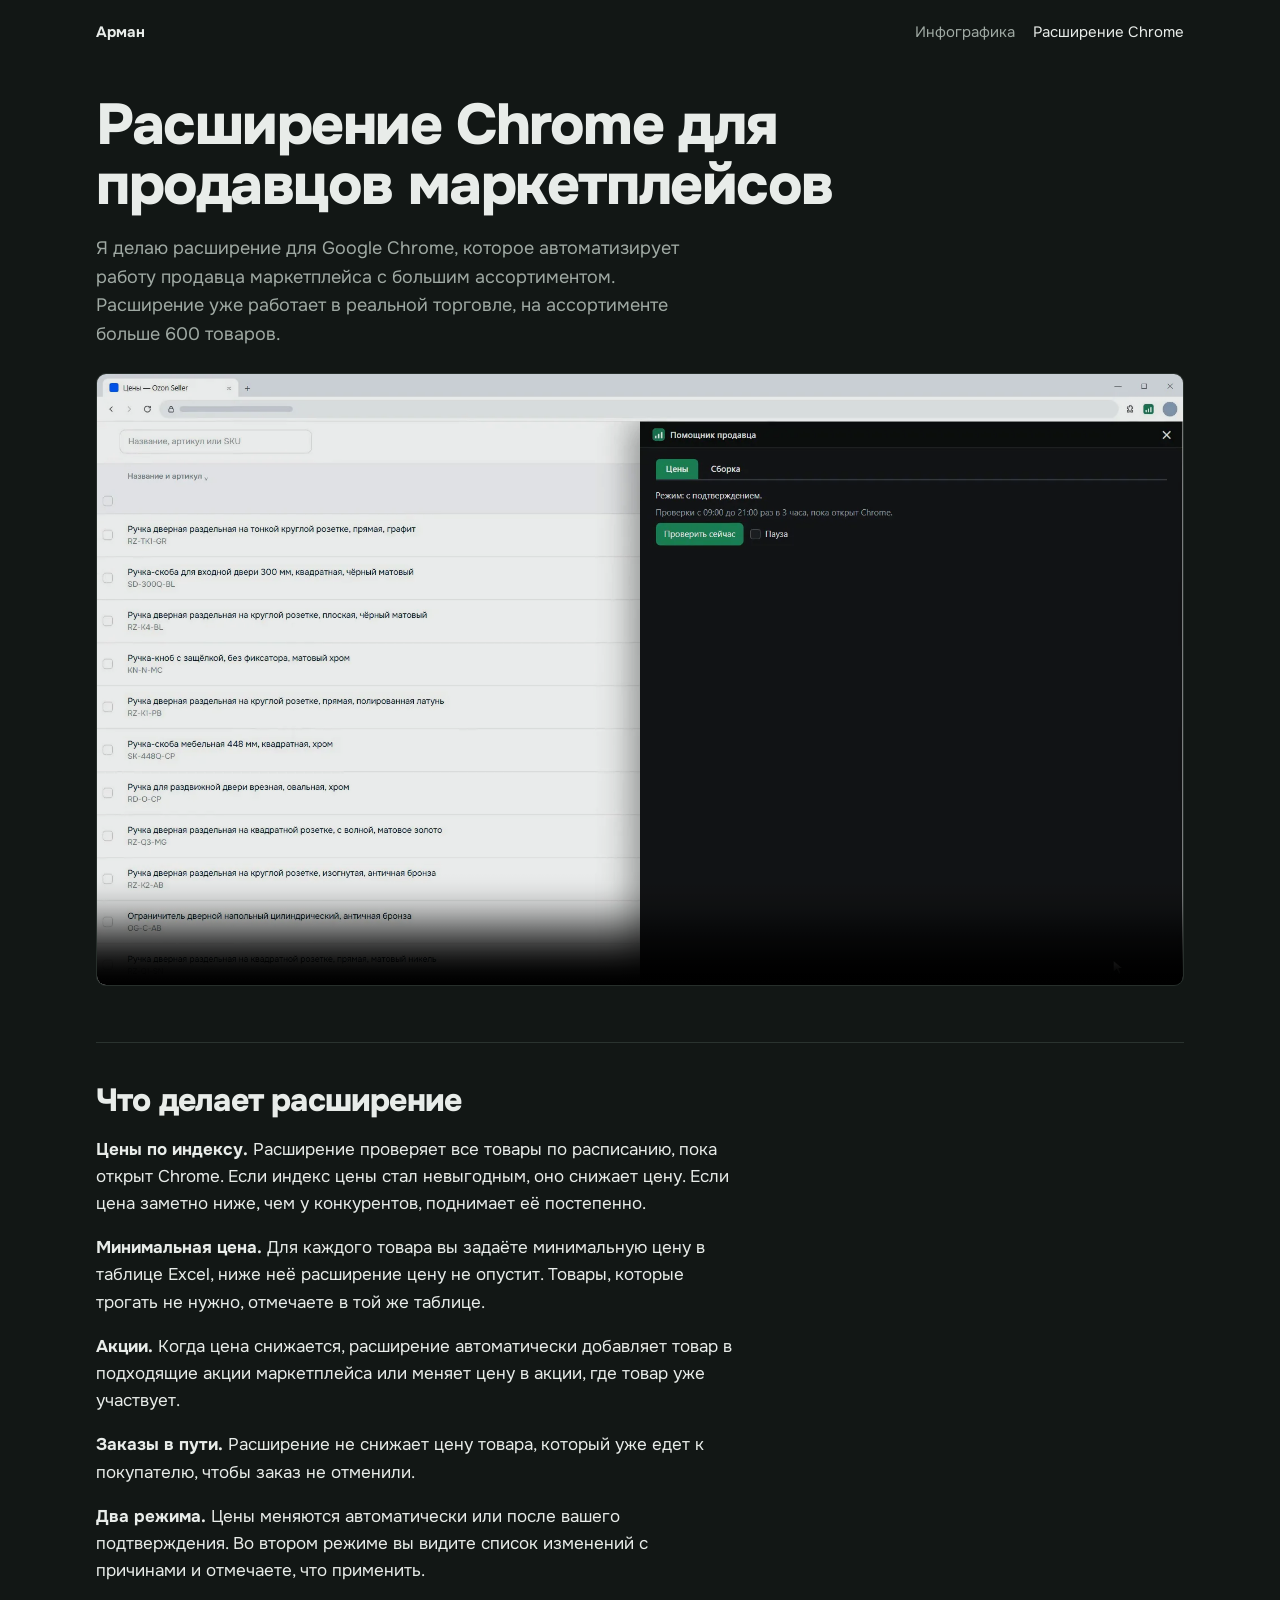
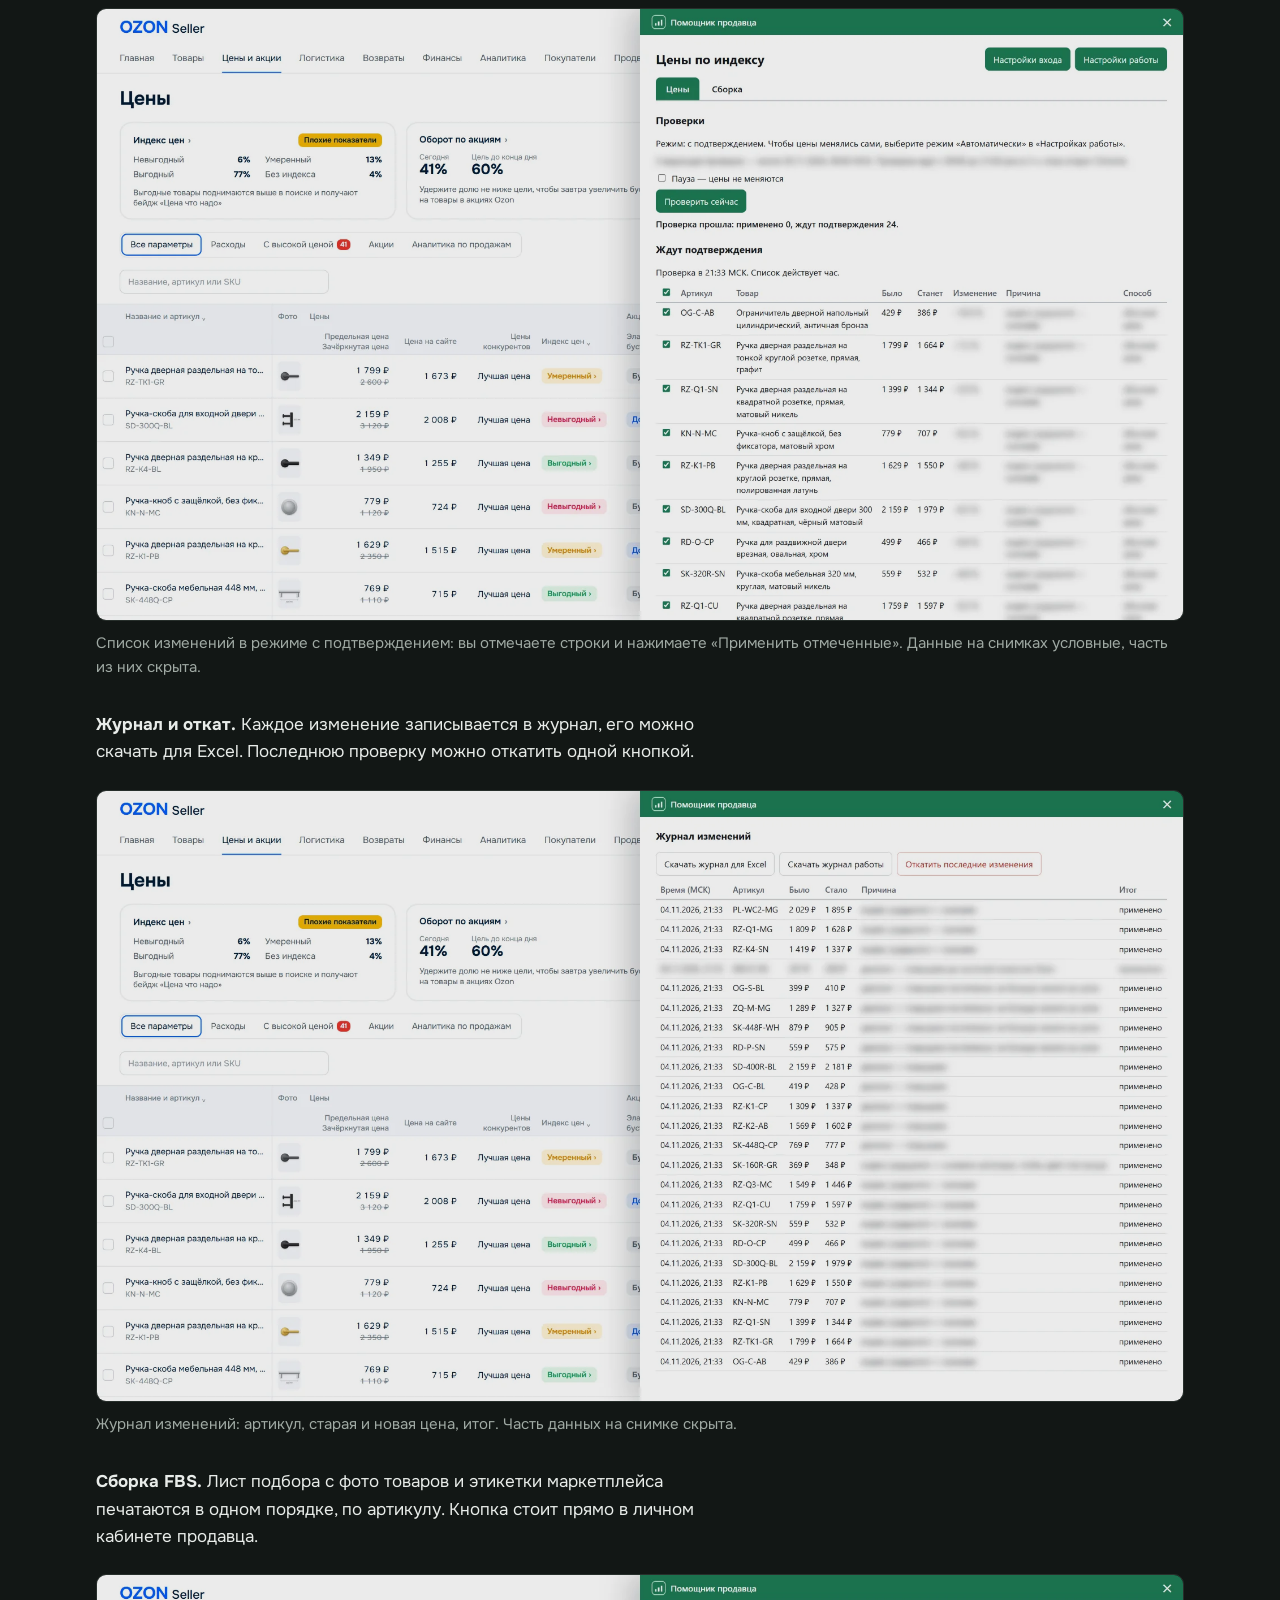
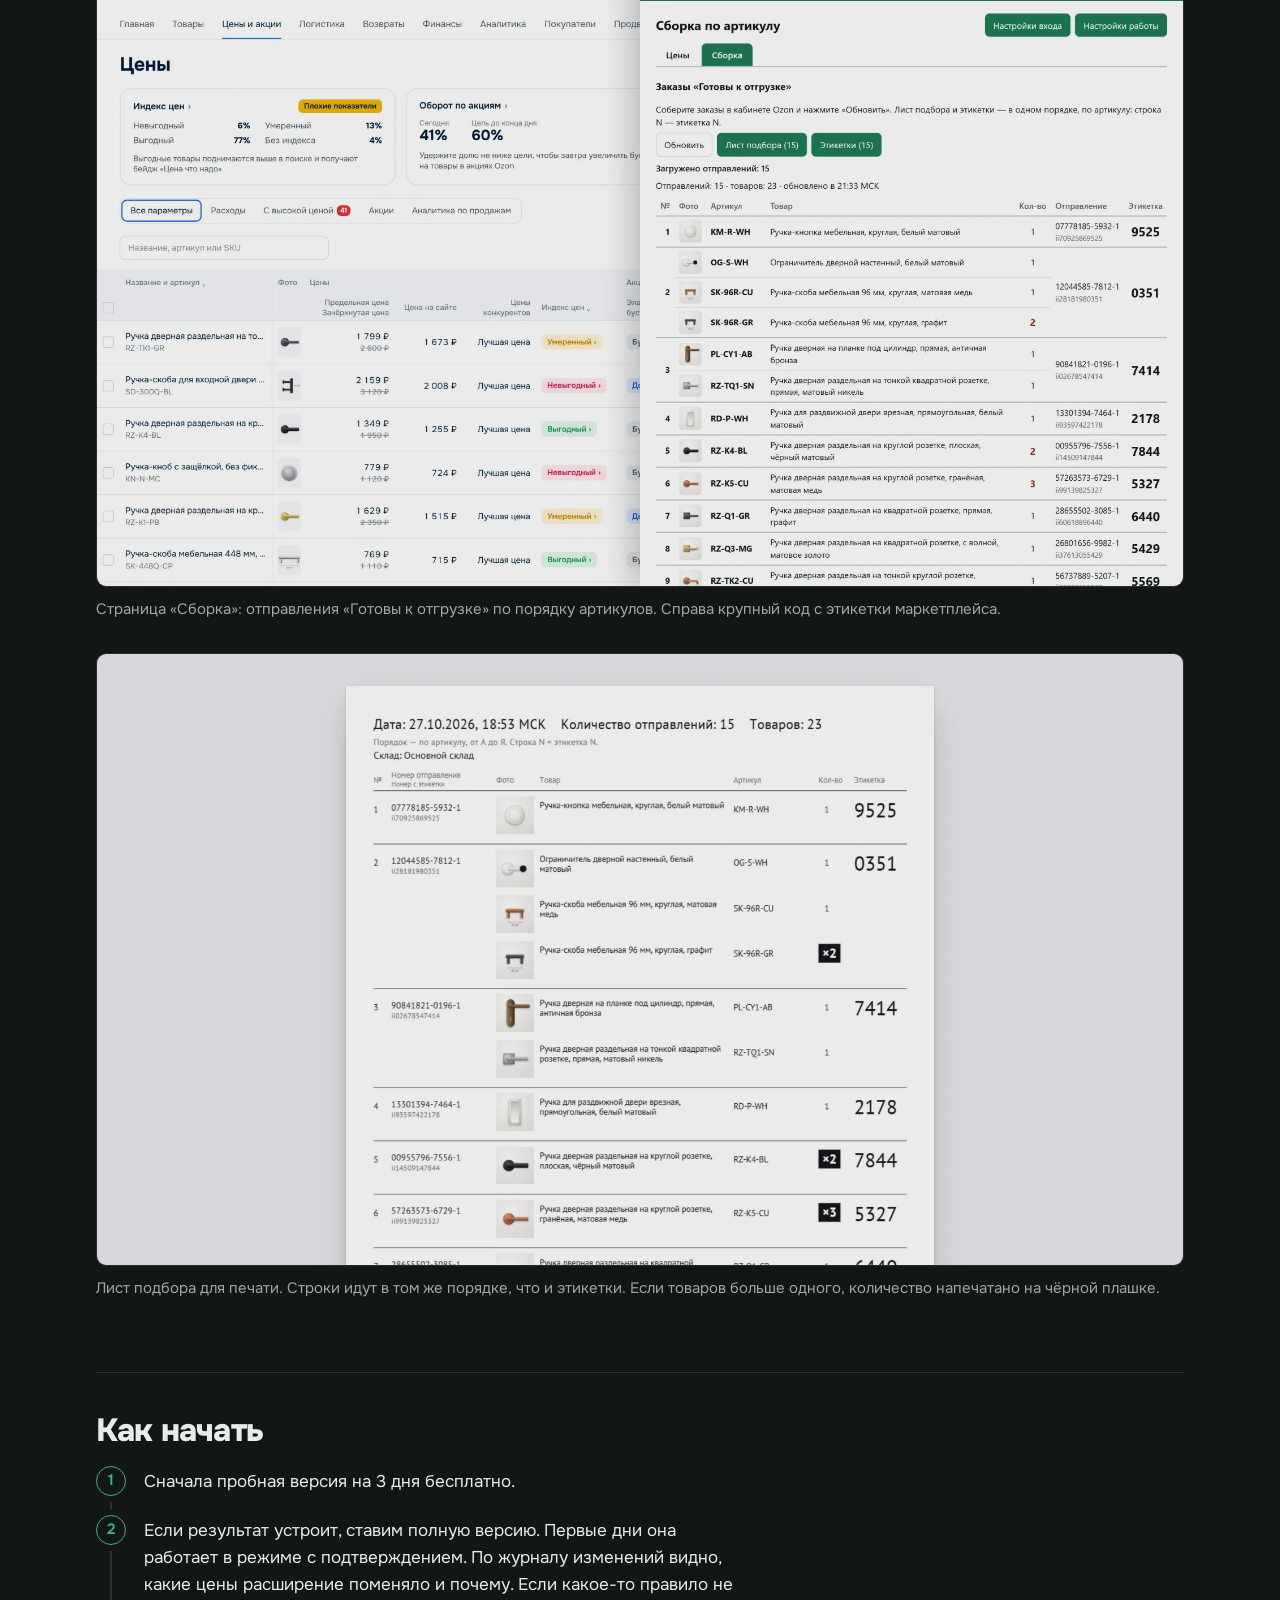
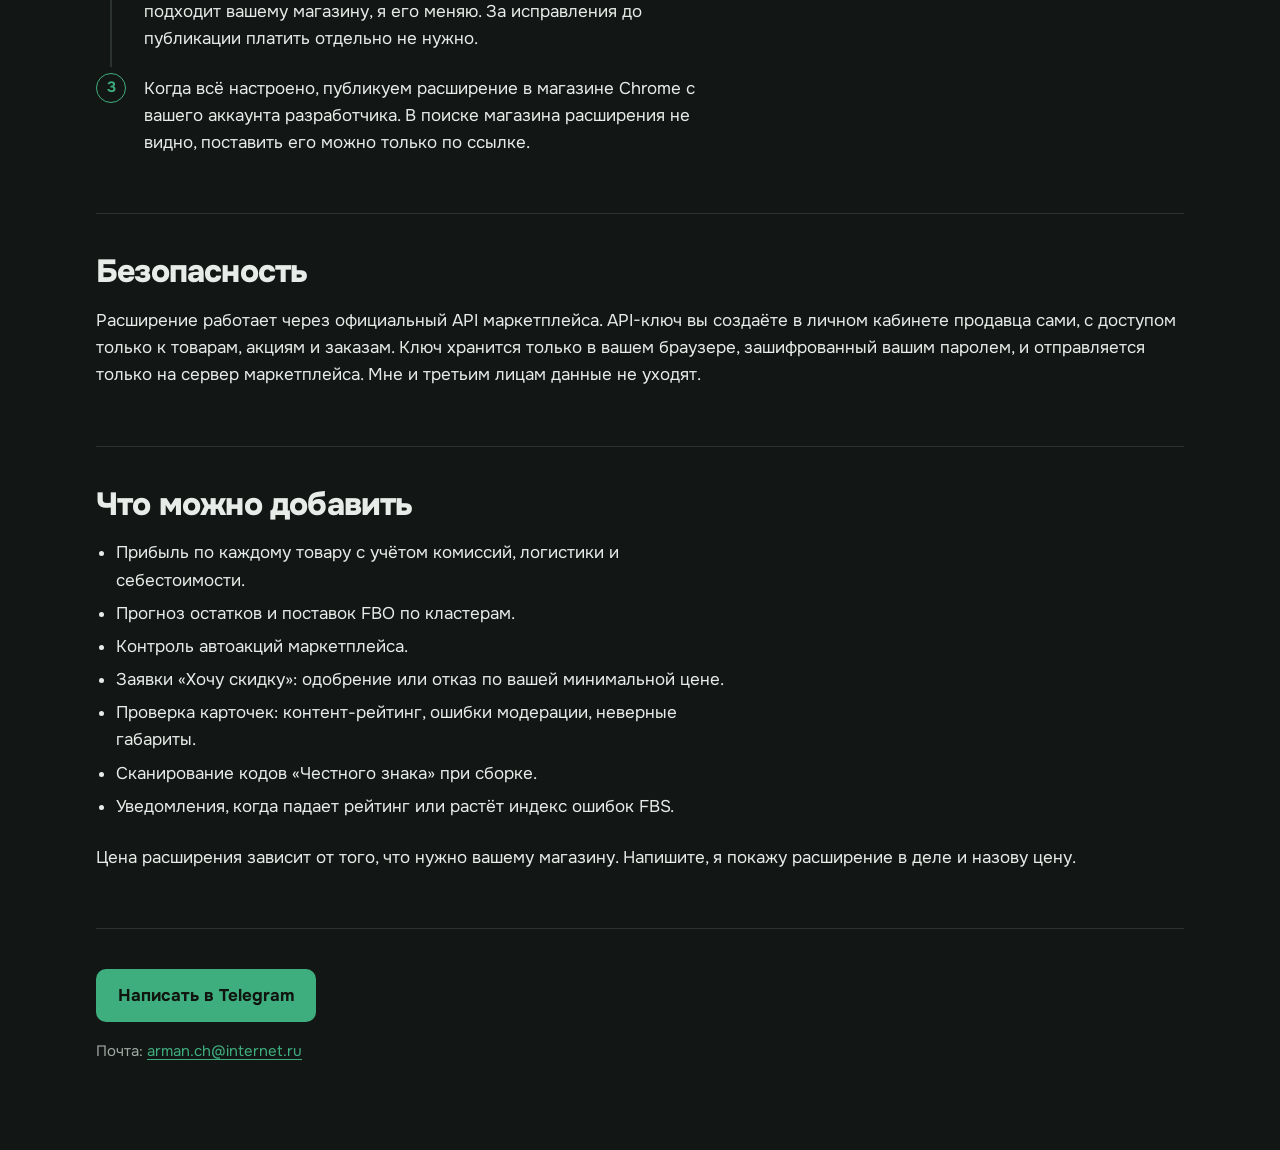
==== extensions.html @ 7b3d52f6 "Ролик: новая озвучка, автоматический режим цен" ====
<!doctype html>
<html lang="ru">
<head>
<meta charset="utf-8">
<meta name="viewport" content="width=device-width, initial-scale=1">
<meta name="color-scheme" content="dark">
<meta name="theme-color" content="#121715">
<title>Расширение Chrome для продавцов маркетплейсов: Арман</title>
<meta name="description" content="Расширение для Google Chrome, которое автоматизирует работу продавца маркетплейса с большим ассортиментом. Пробная версия на 3 дня бесплатно.">
<link rel="canonical" href="https://armanch17.github.io/extensions.html">
<meta property="og:type" content="website">
<meta property="og:locale" content="ru_RU">
<meta property="og:url" content="https://armanch17.github.io/extensions.html">
<meta property="og:title" content="Расширение Chrome для продавцов маркетплейсов: Арман">
<meta property="og:description" content="Расширение для Google Chrome, которое автоматизирует работу продавца маркетплейса с большим ассортиментом. Пробная версия на 3 дня бесплатно.">
<meta property="og:image" content="https://armanch17.github.io/images/cover.png?v=3">
<meta property="og:image:type" content="image/png">
<meta property="og:image:width" content="1200">
<meta property="og:image:height" content="630">
<meta property="og:image:alt" content="Арман: инфографика и расширение Chrome для продавцов маркетплейсов">
<meta name="twitter:card" content="summary_large_image">
<link rel="icon" href="favicon.ico" sizes="32x32">
<link rel="icon" href="favicon.svg" type="image/svg+xml">
<link rel="stylesheet" href="style.css">
</head>
<body>
<div class="page">

<header class="top">
  <a class="home" href="index.html">Арман</a>
  <nav aria-label="Направления">
    <a href="infographics.html">Инфографика</a>
    <a href="extensions.html" aria-current="page">Расширение Chrome</a>
  </nav>
</header>

<div class="inner-head">
  <h1>Расширение Chrome для продавцов маркетплейсов</h1>
  <p class="lead">Я делаю расширение для Google Chrome, которое автоматизирует работу продавца маркетплейса с большим ассортиментом. Расширение уже работает в реальной торговле, на ассортименте больше 600 товаров.</p>
  <figure class="shot">
    <video controls playsinline preload="none" poster="images/video-poster.webp" width="1920" height="1080" aria-label="Ролик о расширении: проверка цен, список изменений, журнал и сборка заказов в кабинете продавца"><source src="video/reklama-3.mp4" type="video/mp4"></video>
  </figure>
</div>

<main>

<section aria-labelledby="features">
  <h2 id="features">Что делает расширение</h2>
    <p class="feature text"><strong>Цены по индексу.</strong> Расширение проверяет все товары по расписанию, пока открыт Chrome. Если индекс цены стал невыгодным, оно снижает цену. Если цена заметно ниже, чем у конкурентов, поднимает её постепенно.</p>
    <p class="feature text"><strong>Минимальная цена.</strong> Для каждого товара вы задаёте минимальную цену в таблице Excel, ниже неё расширение цену не опустит. Товары, которые трогать не нужно, отмечаете в той же таблице.</p>
    <p class="feature text"><strong>Акции.</strong> Когда цена снижается, расширение автоматически добавляет товар в подходящие акции маркетплейса или меняет цену в акции, где товар уже участвует.</p>
    <p class="feature text"><strong>Заказы в пути.</strong> Расширение не снижает цену товара, который уже едет к покупателю, чтобы заказ не отменили.</p>
    <p class="feature text"><strong>Два режима.</strong> Цены меняются автоматически или после вашего подтверждения. Во втором режиме вы видите список изменений с причинами и отмечаете, что применить.</p>

    <figure class="shot">
      <a href="images/ad-prices.webp"><img src="images/ad-prices.webp" width="1920" height="1080" loading="lazy" decoding="async" alt="Кабинет продавца, справа на половину экрана панель расширения с таблицей «Ждут подтверждения»: артикул, товар, было, станет. Столбцы «Изменение», «Причина» и «Способ» размыты."></a>
      <figcaption>Список изменений в режиме с подтверждением: вы отмечаете строки и нажимаете «Применить отмеченные». Данные на снимках условные, часть из них скрыта.</figcaption>
    </figure>

    <p class="feature text"><strong>Журнал и откат.</strong> Каждое изменение записывается в журнал, его можно скачать для Excel. Последнюю проверку можно откатить одной кнопкой.</p>

    <figure class="shot">
      <a href="images/ad-journal.webp"><img src="images/ad-journal.webp" width="1920" height="1080" loading="lazy" decoding="async" alt="Кабинет продавца, справа на половину экрана панель расширения с журналом изменений и кнопками «Скачать журнал для Excel» и «Откатить последние изменения». Столбец «Причина» и одна строка размыты."></a>
      <figcaption>Журнал изменений: артикул, старая и новая цена, итог. Часть данных на снимке скрыта.</figcaption>
    </figure>

    <p class="feature text"><strong>Сборка FBS.</strong> Лист подбора с фото товаров и этикетки маркетплейса печатаются в одном порядке, по артикулу. Кнопка стоит прямо в личном кабинете продавца.</p>

    <figure class="shot">
      <a href="images/ad-assembly.webp"><img src="images/ad-assembly.webp" width="1920" height="1080" loading="lazy" decoding="async" alt="Кабинет продавца, справа на половину экрана панель расширения: страница «Сборка» с кнопками «Лист подбора» и «Этикетки», номерами строк, фото, артикулами и кодами этикеток."></a>
      <figcaption>Страница «Сборка»: отправления «Готовы к отгрузке» по порядку артикулов. Справа крупный код с этикетки маркетплейса.</figcaption>
    </figure>

    <figure class="shot">
      <a href="images/ad-picklist.webp"><img src="images/ad-picklist.webp" width="1920" height="1080" loading="lazy" decoding="async" alt="Лист подбора: номер отправления, фото товара, название, артикул, количество и код этикетки."></a>
      <figcaption>Лист подбора для печати. Строки идут в том же порядке, что и этикетки. Если товаров больше одного, количество напечатано на чёрной плашке.</figcaption>
    </figure>
</section>

<section aria-labelledby="start">
  <h2 id="start">Как начать</h2>
      <ol class="steps text">
      <li><p>Сначала пробная версия на 3 дня бесплатно.</p></li>
      <li><p>Если результат устроит, ставим полную версию. Первые дни она работает в режиме с подтверждением. По журналу изменений видно, какие цены расширение поменяло и почему. Если какое-то правило не подходит вашему магазину, я его меняю. За исправления до публикации платить отдельно не нужно.</p></li>
      <li><p>Когда всё настроено, публикуем расширение в магазине Chrome с вашего аккаунта разработчика. В поиске магазина расширения не видно, поставить его можно только по ссылке.</p></li>
    </ol>
</section>

<section aria-labelledby="security">
  <h2 id="security">Безопасность</h2>
      <p>Расширение работает через официальный API маркетплейса. API-ключ вы создаёте в личном кабинете продавца сами, с доступом только к товарам, акциям и заказам. Ключ хранится только в вашем браузере, зашифрованный вашим паролем, и отправляется только на сервер маркетплейса. Мне и третьим лицам данные не уходят.</p>
</section>

<section aria-labelledby="more">
  <h2 id="more">Что можно добавить</h2>
      <ul class="ideas text">
      <li>Прибыль по каждому товару с учётом комиссий, логистики и себестоимости.</li>
      <li>Прогноз остатков и поставок FBO по кластерам.</li>
      <li>Контроль автоакций маркетплейса.</li>
      <li>Заявки «Хочу скидку»: одобрение или отказ по вашей минимальной цене.</li>
      <li>Проверка карточек: контент-рейтинг, ошибки модерации, неверные габариты.</li>
      <li>Сканирование кодов «Честного знака» при сборке.</li>
      <li>Уведомления, когда падает рейтинг или растёт индекс ошибок FBS.</li>
    </ul>
    <p style="margin-top:24px">Цена расширения зависит от того, что нужно вашему магазину. Напишите, я покажу расширение в деле и назову цену.</p>
</section>

</main>

<footer class="end">
  <p><a class="button" href="https://t.me/arman_chrome" target="_blank" rel="noopener">Написать в Telegram</a></p>
  <p class="note">Почта: <a href="mailto:arman.ch@internet.ru">arman.ch@internet.ru</a></p>
</footer>

</div>
</body>
</html>
---- style.css ----
@font-face {
  font-family: "Onest";
  font-style: normal;
  font-weight: 100 900;
  font-display: swap;
  src: url("fonts/onest-cyrillic.woff2") format("woff2");
  unicode-range: U+0301, U+0400-045F, U+0490-0491, U+04B0-04B1, U+2116;
}

@font-face {
  font-family: "Onest";
  font-style: normal;
  font-weight: 100 900;
  font-display: swap;
  src: url("fonts/onest-latin.woff2") format("woff2");
  unicode-range: U+0000-00FF, U+0131, U+0152-0153, U+02BB-02BC, U+02C6, U+02DA, U+02DC, U+0304, U+0308, U+0329, U+2000-206F, U+20AC, U+2122, U+2191, U+2193, U+2212, U+2215, U+FEFF, U+FFFD;
}

:root {
  --bg: #121715;
  --surface: #1a201d;
  --ink: #e8ece9;
  --muted: #9fa9a3;
  --rule: #2a332f;
  --green: #3fae7f;
  --amber: #e3b46c;
  --accent: var(--green);
  --font: "Onest", system-ui, -apple-system, "Segoe UI", Roboto, sans-serif;
  --gutter: 16px;
  color-scheme: dark;
}

.infographics {
  --accent: var(--amber);
}

*,
*::before,
*::after {
  box-sizing: border-box;
}

html {
  -webkit-text-size-adjust: 100%;
  text-size-adjust: 100%;
}

body {
  margin: 0;
  background: var(--bg);
  color: var(--ink);
  font-family: var(--font);
  font-size: 17px;
  line-height: 1.6;
  overflow-wrap: break-word;
}

a {
  color: var(--accent);
  text-underline-offset: 0.18em;
}

a:focus-visible {
  outline: 3px solid var(--accent);
  outline-offset: 3px;
  border-radius: 6px;
}

p {
  margin: 0 0 1em;
}

.page {
  max-width: 72rem;
  margin: 0 auto;
  padding: 0 var(--gutter);
}

.top {
  display: flex;
  flex-wrap: wrap;
  align-items: center;
  justify-content: space-between;
  gap: 0 24px;
  padding: 10px 0;
  font-size: 0.9375rem;
}

.top .home, .top nav a {
  padding-block: 10px;
}

.top .home {
  color: var(--ink);
  font-weight: 700;
  text-decoration: none;
}

.top nav {
  display: flex;
  gap: 18px;
}

.top nav a {
  color: var(--muted);
  text-decoration: none;
}

.top nav a[aria-current] {
  color: var(--ink);
}

h1,
h2 {
  font-weight: 800;
  letter-spacing: -0.025em;
  text-wrap: balance;
}

h1 {
  margin: 0 0 18px;
  font-size: clamp(2rem, 1.3rem + 3.2vw, 3.6rem);
  line-height: 1.04;
}

h2 {
  margin: 0 0 16px;
  font-size: clamp(1.375rem, 1.1rem + 1.2vw, 2rem);
  line-height: 1.15;
}

.lead {
  max-width: 38rem;
  font-size: 1.125rem;
  color: var(--muted);
}

.button {
  display: inline-block;
  padding: 13px 22px;
  border-radius: 10px;
  background: var(--accent);
  color: #10140f;
  font-weight: 700;
  text-decoration: none;
}

.hub-head {
  padding: 40px 0 32px;
}

.doors {
  display: grid;
  gap: 16px;
  padding-bottom: 40px;
}

.door {
  position: relative;
  display: flex;
  flex-direction: column;
  min-height: 420px;
  padding: 28px 28px 0;
  overflow: hidden;
  border: 1px solid var(--rule);
  border-radius: 20px;
  background: var(--surface);
  color: var(--ink);
  text-decoration: none;
}

.door:hover {
  border-color: var(--accent);
}

.door h2 {
  margin-bottom: 10px;
}

.door p {
  max-width: 26rem;
  color: var(--muted);
}

.door .go {
  color: var(--accent);
  font-weight: 700;
}

.door .art {
  position: relative;
  flex: 1;
  min-height: 210px;
  margin-top: 16px;
}

.door-cards .art img {
  position: absolute;
  bottom: -40px;
  width: 38%;
  max-width: 190px;
  height: auto;
  aspect-ratio: 3 / 4;
  border-radius: 12px;
  box-shadow: 0 20px 40px -20px rgba(0, 0, 0, 0.8);
}

.door-cards .art img:nth-child(1) {
  left: 4%;
  transform: rotate(-6deg);
}

.door-cards .art img:nth-child(2) {
  left: 31%;
  bottom: -20px;
  z-index: 2;
}

.door-cards .art img:nth-child(3) {
  left: 58%;
  transform: rotate(6deg);
}

.door-ext .art img {
  position: absolute;
  left: 0;
  right: 0;
  top: 0;
  width: 100%;
  height: 100%;
  object-fit: cover;
  object-position: top left;
  border-radius: 12px 12px 0 0;
  opacity: 0.9;
}

.hub-contacts {
  padding: 24px 0 64px;
  border-top: 1px solid var(--rule);
  color: var(--muted);
}

.inner-head {
  padding: 32px 0 24px;
}

section {
  padding: 40px 0;
  border-top: 1px solid var(--rule);
}

.text {
  max-width: 40rem;
}

.note {
  color: var(--muted);
  font-size: 0.9375rem;
}

.case {
  padding: 32px 0;
}

.case + .case {
  border-top: 1px dashed var(--rule);
}

.case h3 {
  margin: 0 0 4px;
  font-size: 1.25rem;
  font-weight: 700;
}

.case > p {
  margin: 0 0 16px;
  color: var(--muted);
}

.reel {
  display: flex;
  gap: 12px;
  margin: 0 calc(var(--gutter) * -1);
  padding: 0 var(--gutter) 10px;
  overflow-x: auto;
  scroll-snap-type: x mandatory;
  scroll-padding-inline: var(--gutter);
  list-style: none;
}

.reel li {
  flex: none;
  scroll-snap-align: start;
}

.reel a {
  display: block;
  border-radius: 12px;
}

.reel img {
  display: block;
  height: min(420px, 62vh);
  width: auto;
  aspect-ratio: 3 / 4;
  border-radius: 12px;
}

.ba {
  position: relative;
  width: min(100%, 420px);
  aspect-ratio: 3 / 4;
  overflow: hidden;
  border-radius: 12px;
  --pos: 50%;
}

.ba img {
  position: absolute;
  inset: 0;
  width: 100%;
  height: 100%;
  object-fit: cover;
}

.ba .after {
  clip-path: inset(0 0 0 var(--pos));
}

.ba .line {
  position: absolute;
  top: 0;
  bottom: 0;
  left: var(--pos);
  width: 3px;
  margin-left: -1.5px;
  background: #fff;
  pointer-events: none;
}

.ba .line::after {
  content: "";
  position: absolute;
  top: 50%;
  left: 50%;
  width: 40px;
  height: 40px;
  margin: -20px 0 0 -20px;
  border-radius: 50%;
  background: #fff;
  box-shadow: 0 4px 12px rgba(0, 0, 0, 0.4);
}

.ba input {
  position: absolute;
  inset: 0;
  width: 100%;
  height: 100%;
  margin: 0;
  opacity: 0;
  cursor: ew-resize;
}

.ba-labels {
  display: flex;
  justify-content: space-between;
  width: min(100%, 420px);
  margin-top: 8px;
  color: var(--muted);
  font-size: 0.9375rem;
}

.ba:has(input:focus-visible) {
  outline: 3px solid var(--accent);
  outline-offset: 3px;
}

.steps {
  list-style: none;
  counter-reset: step;
  margin: 0;
  padding: 0;
}

.steps li {
  counter-increment: step;
  position: relative;
  margin-bottom: 20px;
  padding: 2px 0 0 48px;
}

.steps li:last-child {
  margin-bottom: 0;
}

.steps li::before {
  content: counter(step);
  position: absolute;
  left: 0;
  top: 0;
  width: 30px;
  height: 30px;
  border: 1.5px solid var(--accent);
  border-radius: 50%;
  box-sizing: border-box;
  color: var(--accent);
  font-weight: 650;
  font-size: 0.9375rem;
  line-height: 27px;
  text-align: center;
}

.steps li:not(:last-child)::after {
  content: "";
  position: absolute;
  left: 14.25px;
  top: 36px;
  bottom: -14px;
  width: 1.5px;
  background: var(--rule);
}

.feature strong {
  font-weight: 700;
}

.shot {
  margin: 24px 0 32px;
}

.shot img, .shot video {
  display: block;
  width: 100%;
  height: auto;
  border: 1px solid var(--rule);
  border-radius: 10px;
  filter: brightness(0.92);
}

.shot figcaption {
  margin-top: 10px;
  font-size: 0.9375rem;
  color: var(--muted);
}

.ideas {
  margin: 0;
  padding-left: 1.2em;
}

.ideas li {
  margin-bottom: 6px;
}

.end {
  padding: 40px 0 72px;
  border-top: 1px solid var(--rule);
}

@media (min-width: 640px) {
  :root {
    --gutter: 32px;
  }
}

@media (min-width: 900px) {
  .doors {
    grid-template-columns: 1fr 1fr;
  }

  .door {
    min-height: 520px;
  }

  .reel {
    margin: 0;
    padding: 0 0 10px;
  }

  .hub-head {
    padding: 72px 0 48px;
  }
}
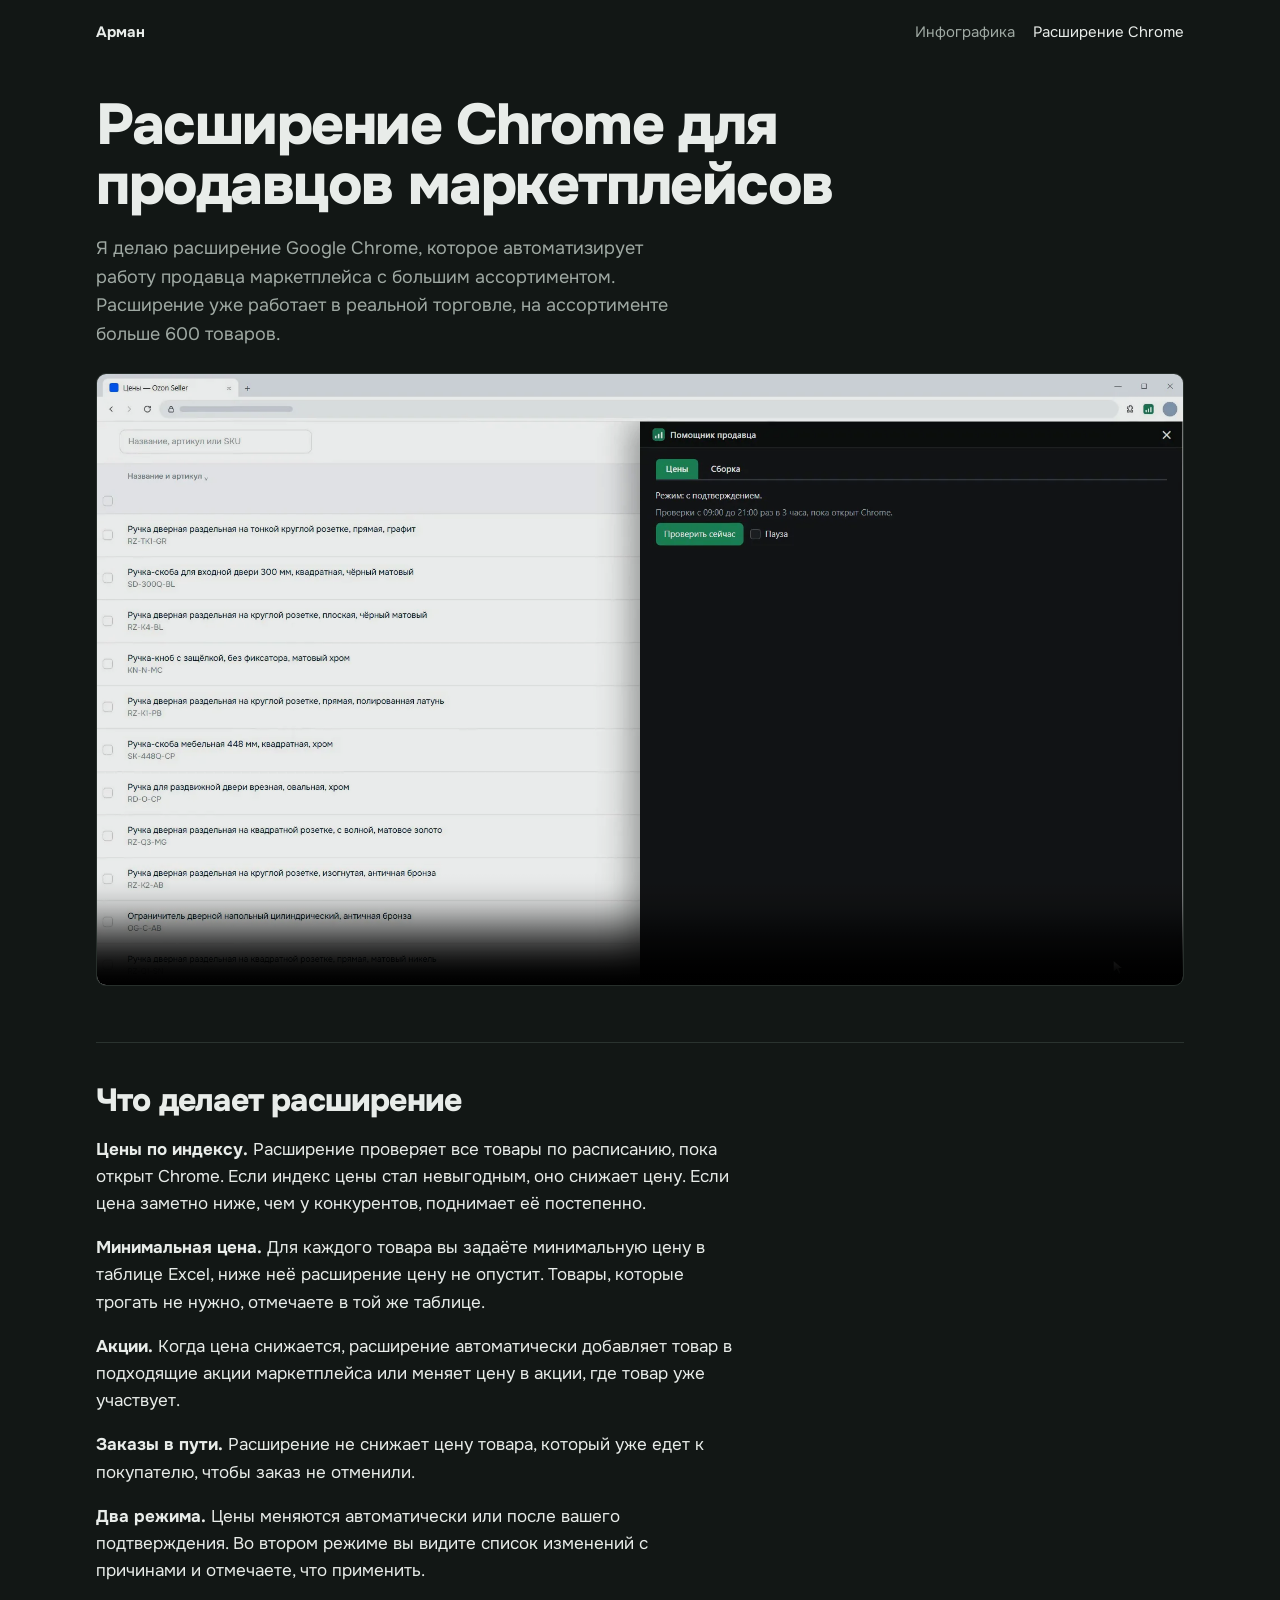
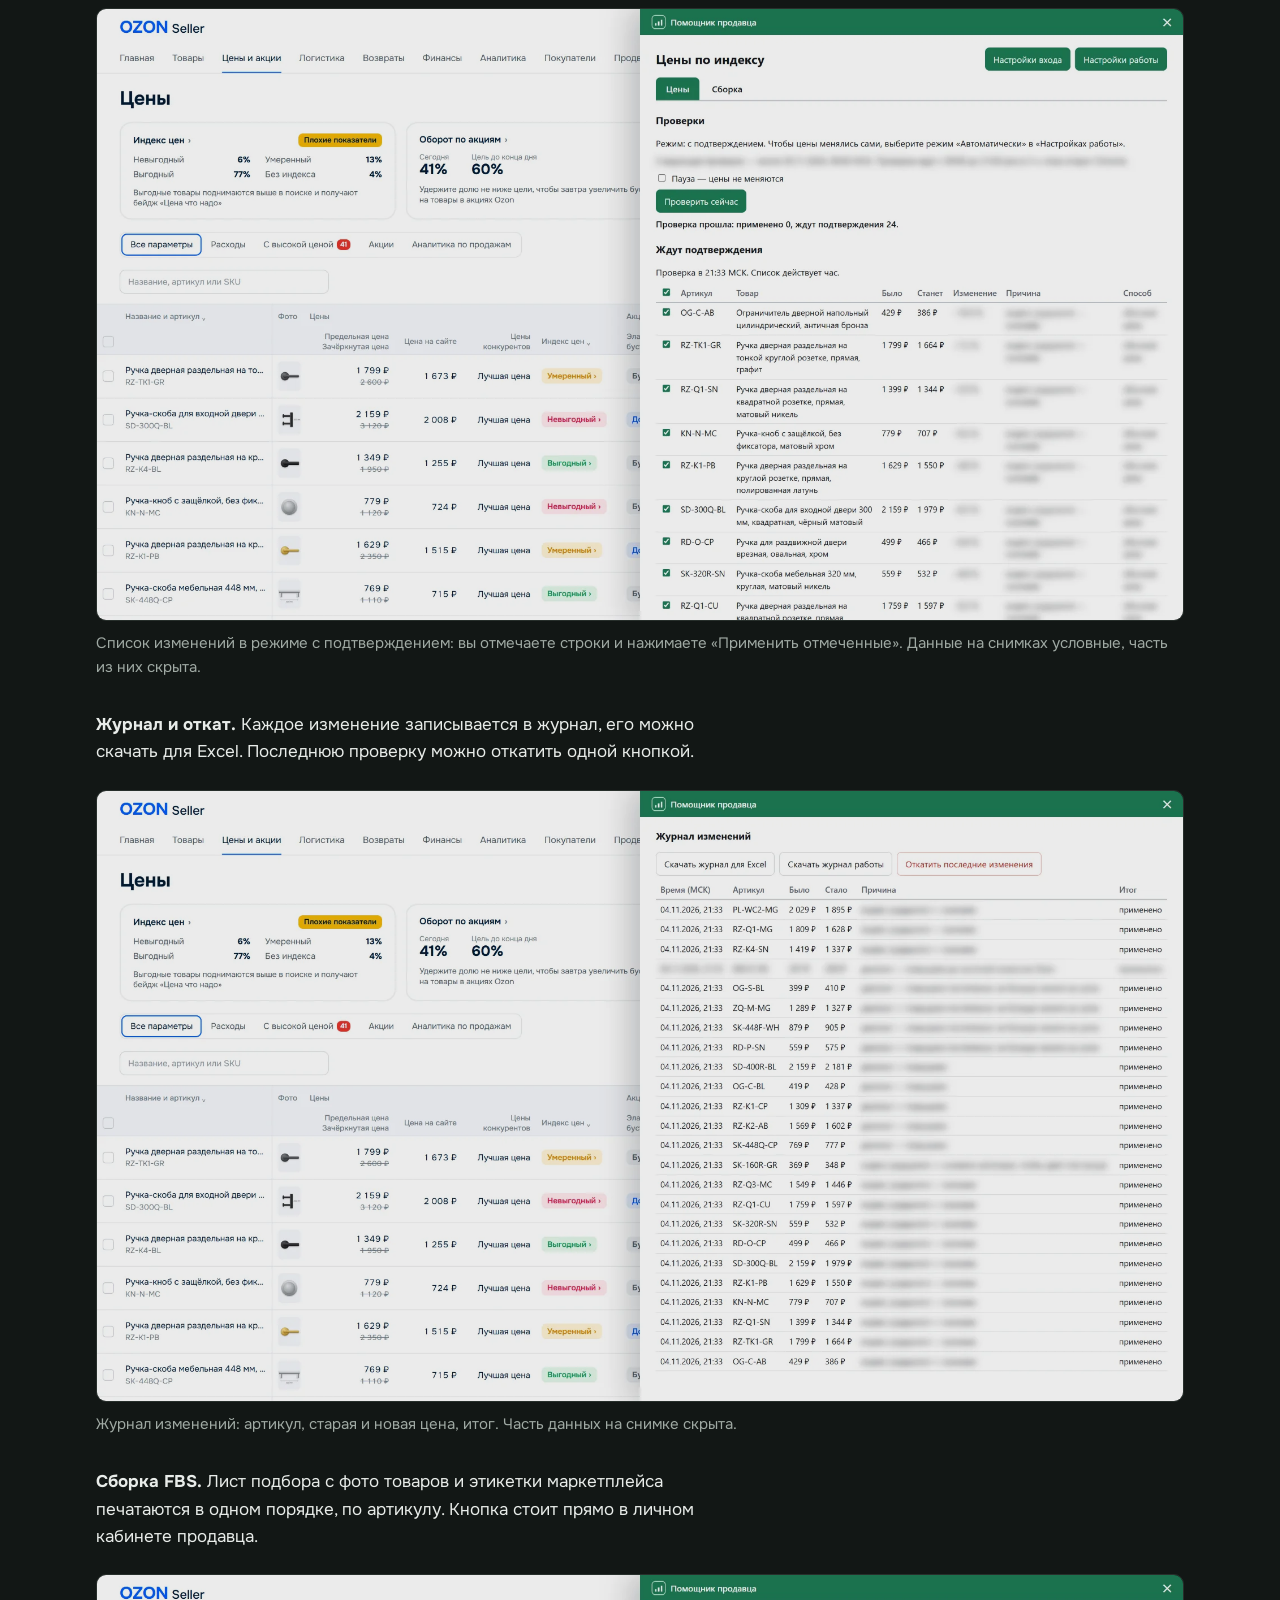
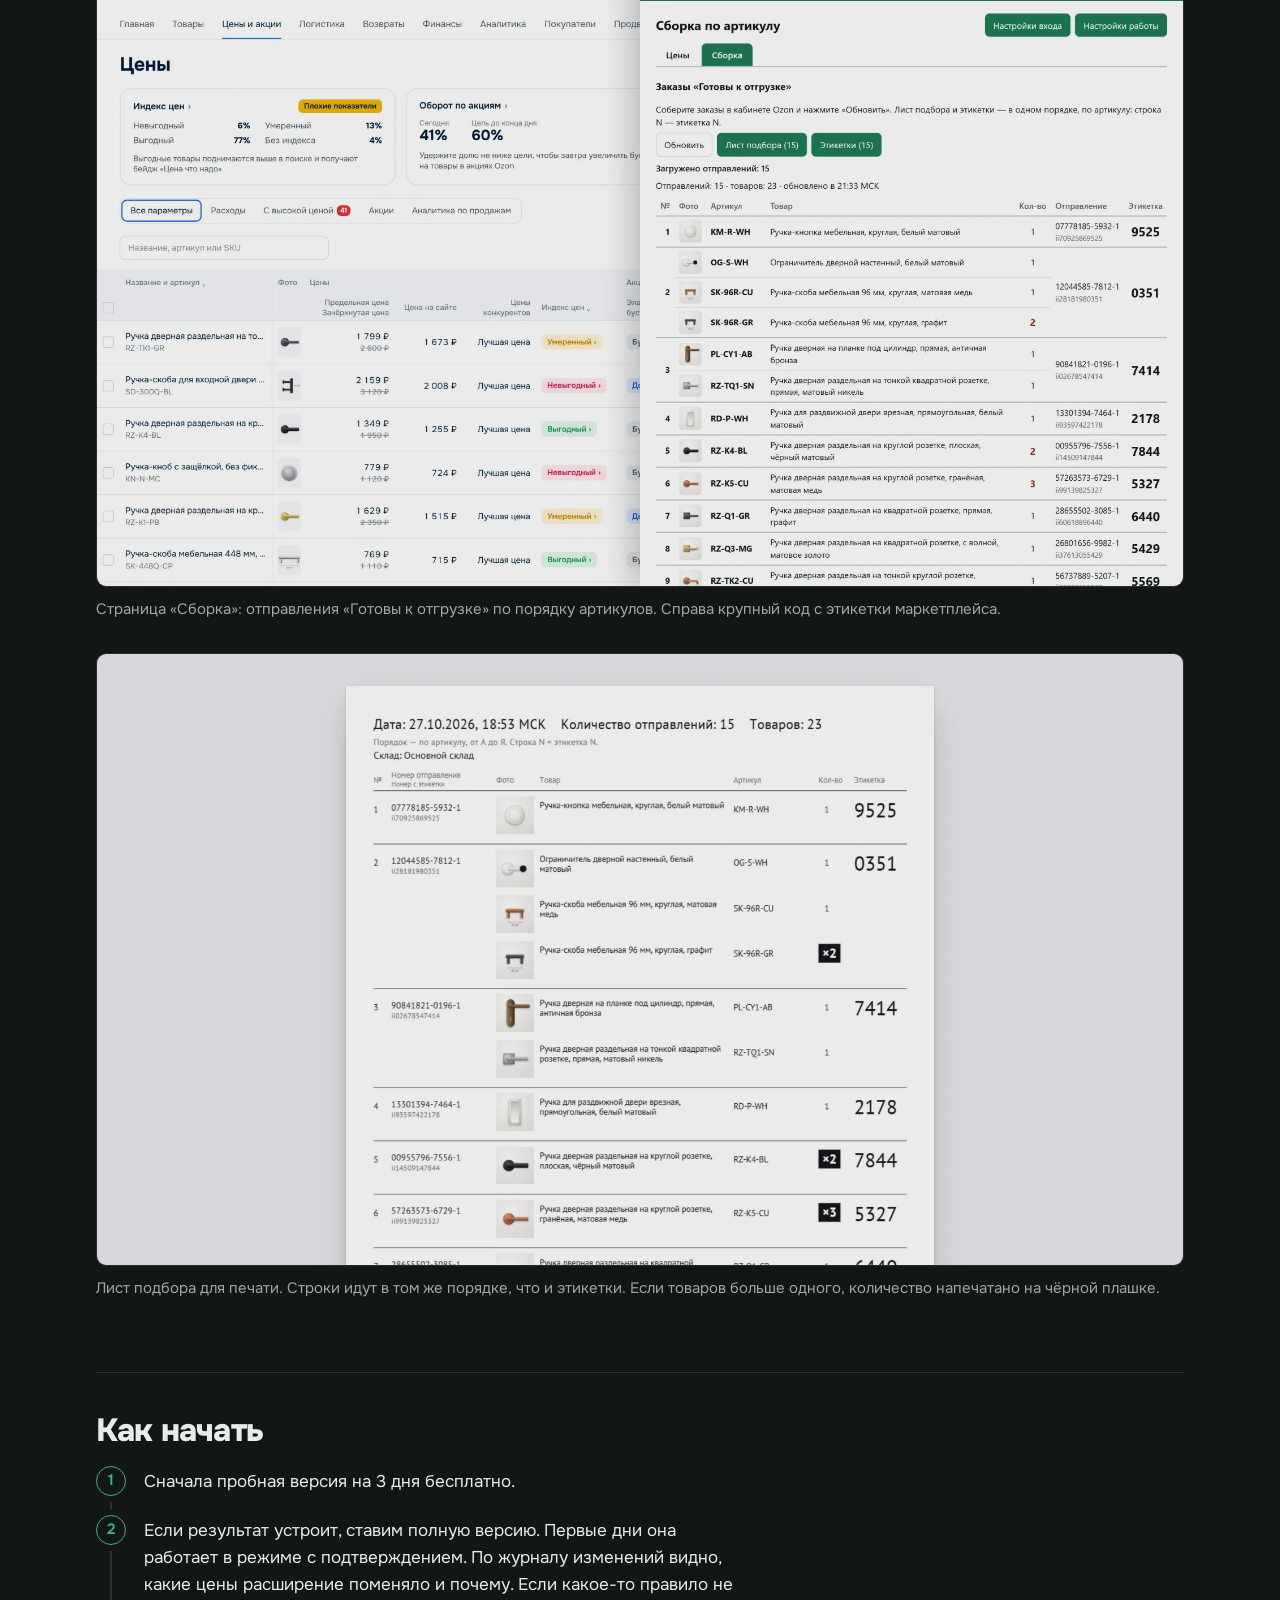
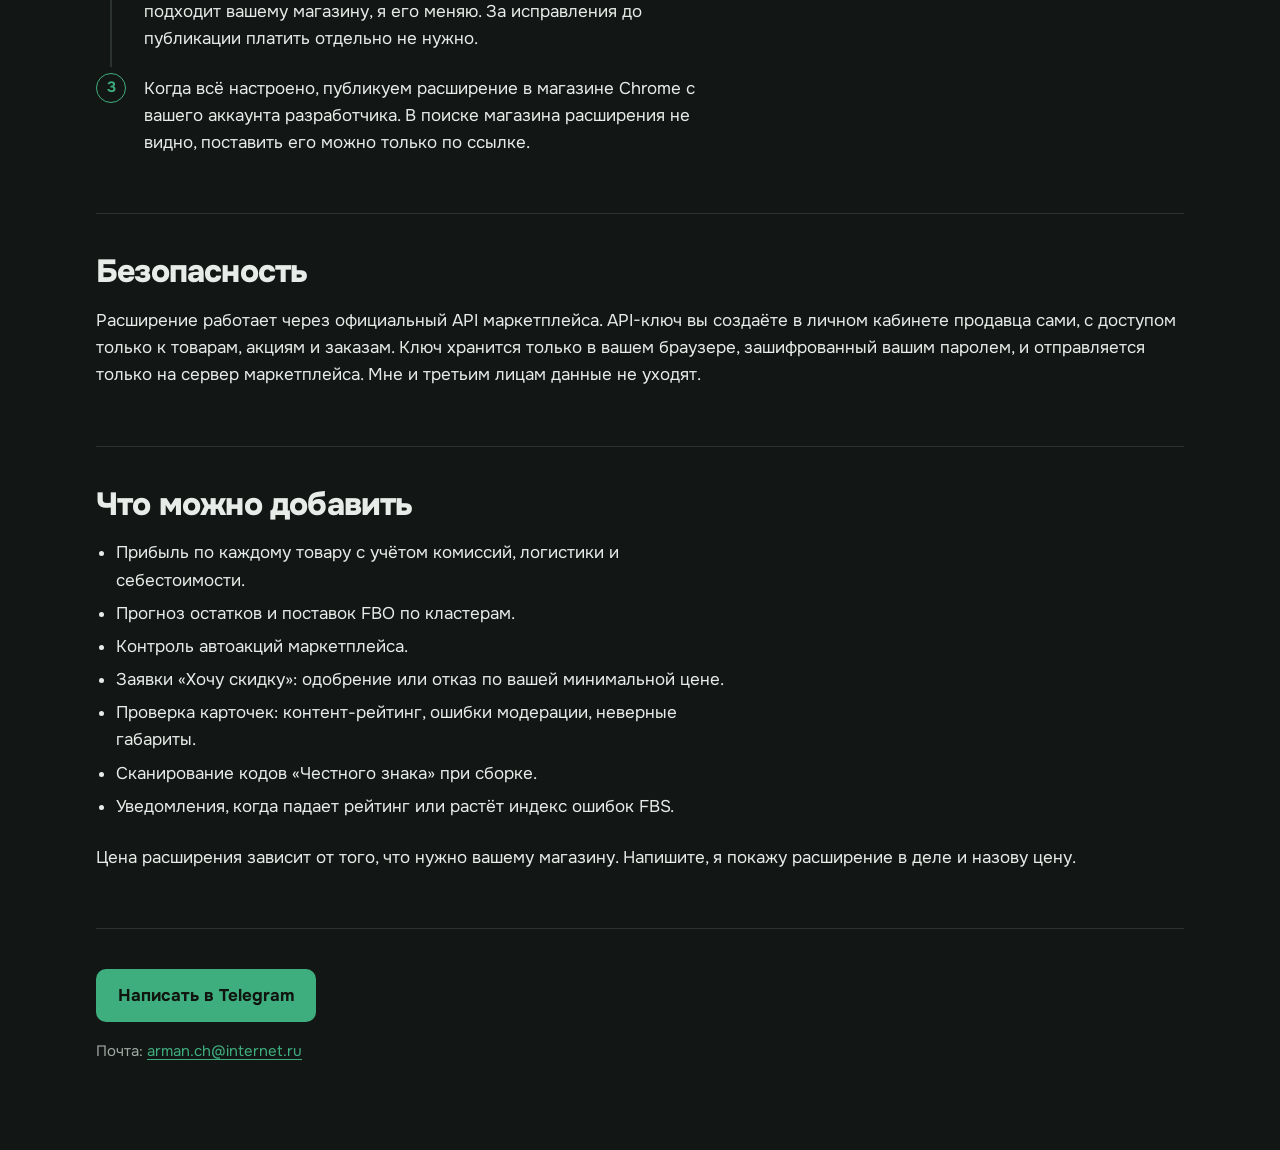
==== commit f7587052: "Тексты: «расширение Google Chrome» без «для»" ====
--- a/extensions.html
+++ b/extensions.html
@@ -6,13 +6,13 @@
 <meta name="color-scheme" content="dark">
 <meta name="theme-color" content="#121715">
 <title>Расширение Chrome для продавцов маркетплейсов: Арман</title>
-<meta name="description" content="Расширение для Google Chrome, которое автоматизирует работу продавца маркетплейса с большим ассортиментом. Пробная версия на 3 дня бесплатно.">
+<meta name="description" content="Расширение Google Chrome, которое автоматизирует работу продавца маркетплейса с большим ассортиментом. Пробная версия на 3 дня бесплатно.">
 <link rel="canonical" href="https://armanch17.github.io/extensions.html">
 <meta property="og:type" content="website">
 <meta property="og:locale" content="ru_RU">
 <meta property="og:url" content="https://armanch17.github.io/extensions.html">
 <meta property="og:title" content="Расширение Chrome для продавцов маркетплейсов: Арман">
-<meta property="og:description" content="Расширение для Google Chrome, которое автоматизирует работу продавца маркетплейса с большим ассортиментом. Пробная версия на 3 дня бесплатно.">
+<meta property="og:description" content="Расширение Google Chrome, которое автоматизирует работу продавца маркетплейса с большим ассортиментом. Пробная версия на 3 дня бесплатно.">
 <meta property="og:image" content="https://armanch17.github.io/images/cover.png?v=3">
 <meta property="og:image:type" content="image/png">
 <meta property="og:image:width" content="1200">
@@ -36,9 +36,9 @@
 
 <div class="inner-head">
   <h1>Расширение Chrome для продавцов маркетплейсов</h1>
-  <p class="lead">Я делаю расширение для Google Chrome, которое автоматизирует работу продавца маркетплейса с большим ассортиментом. Расширение уже работает в реальной торговле, на ассортименте больше 600 товаров.</p>
+  <p class="lead">Я делаю расширение Google Chrome, которое автоматизирует работу продавца маркетплейса с большим ассортиментом. Расширение уже работает в реальной торговле, на ассортименте больше 600 товаров.</p>
   <figure class="shot">
-    <video controls playsinline preload="none" poster="images/video-poster.webp" width="1920" height="1080" aria-label="Ролик о расширении: проверка цен, список изменений, журнал и сборка заказов в кабинете продавца"><source src="video/reklama-3.mp4" type="video/mp4"></video>
+    <video controls playsinline preload="none" poster="images/video-poster.webp" width="1920" height="1080" aria-label="Ролик о расширении: проверка цен, список изменений, журнал и сборка заказов в кабинете продавца"><source src="video/reklama-4.mp4" type="video/mp4"></video>
   </figure>
 </div>
 
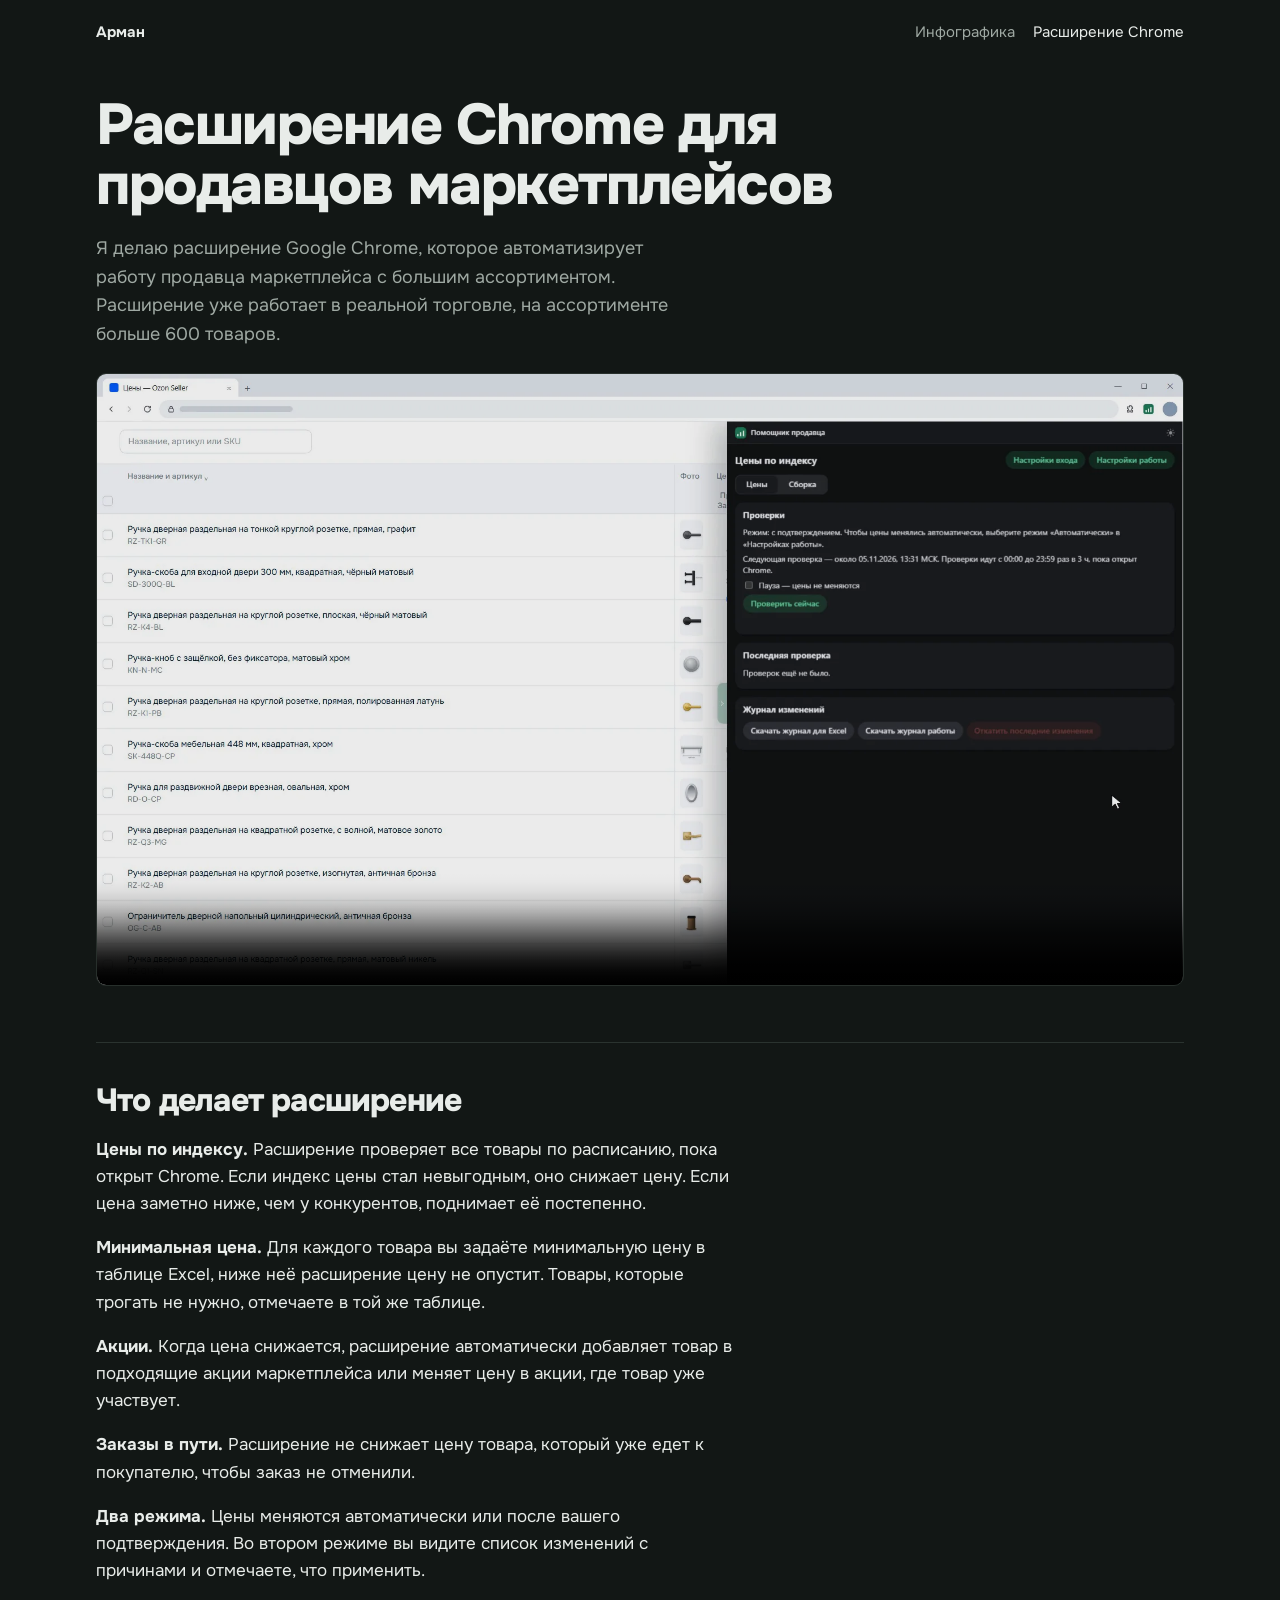
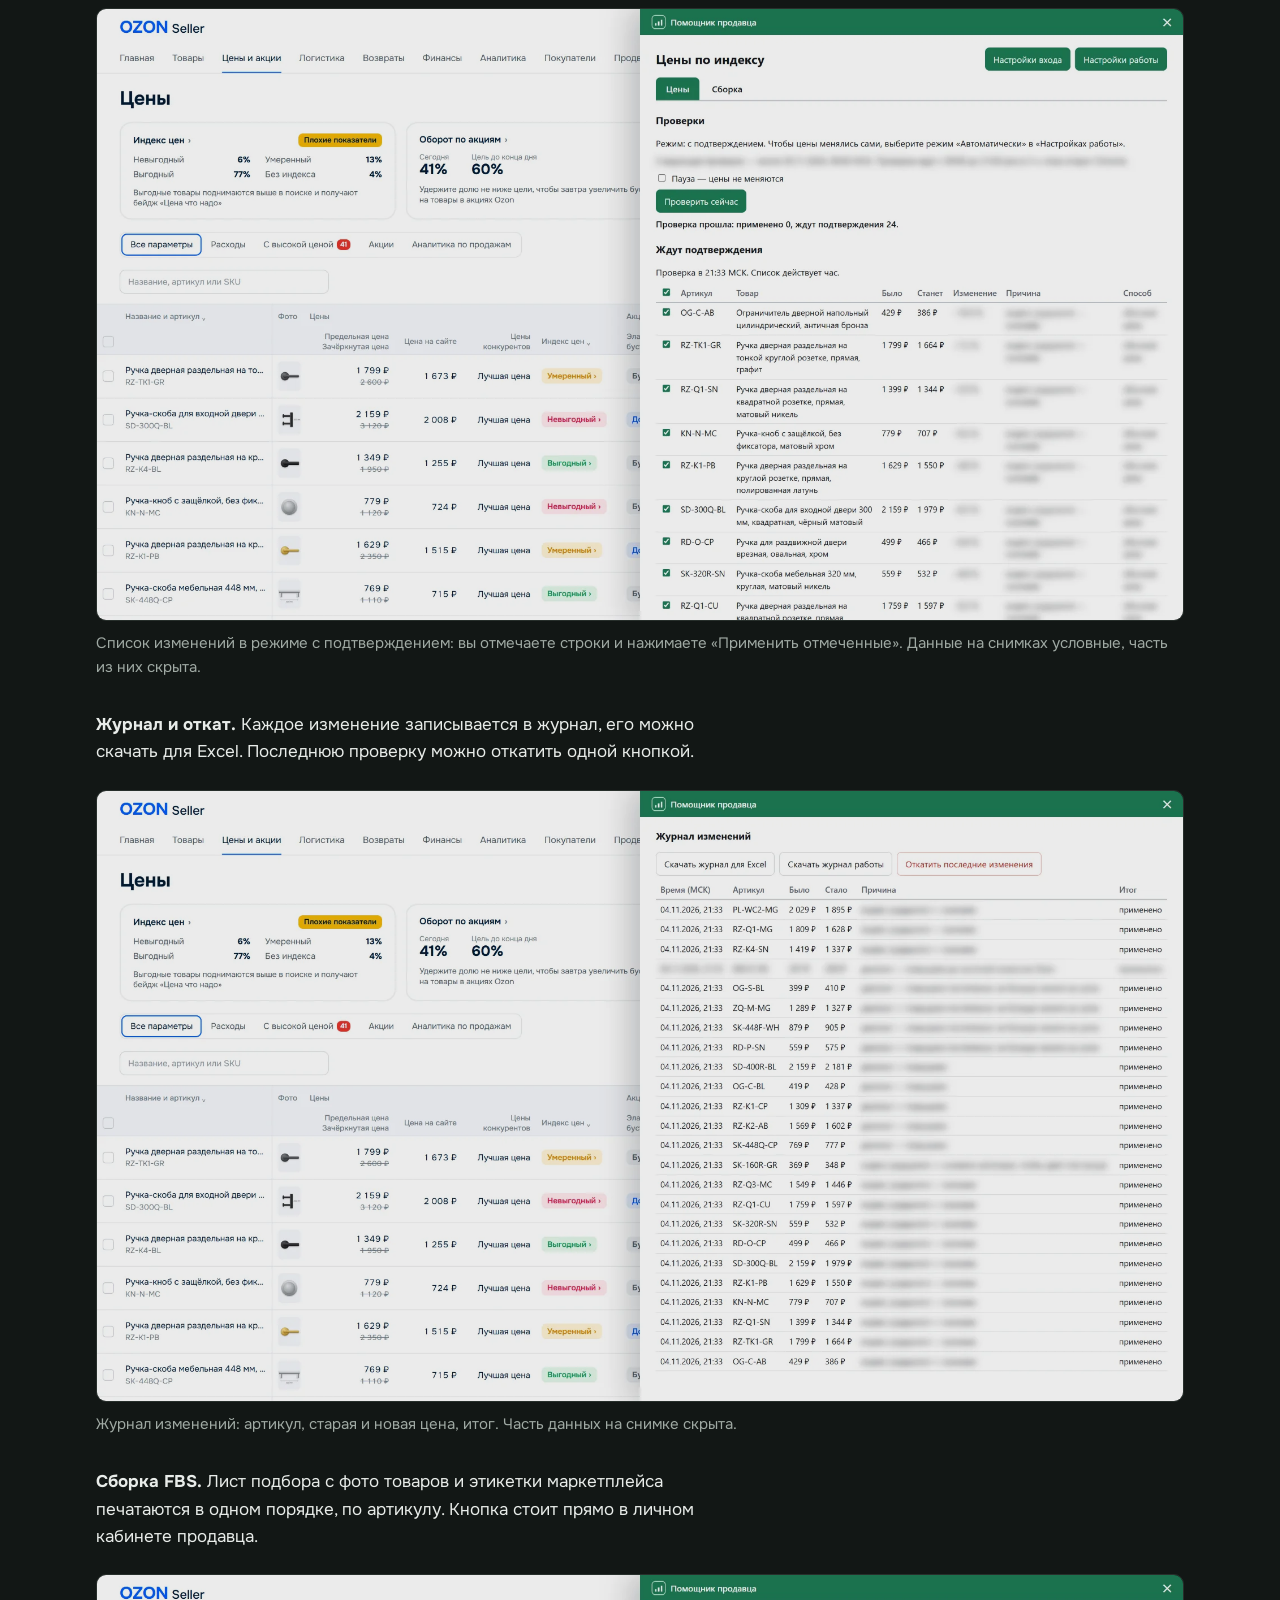
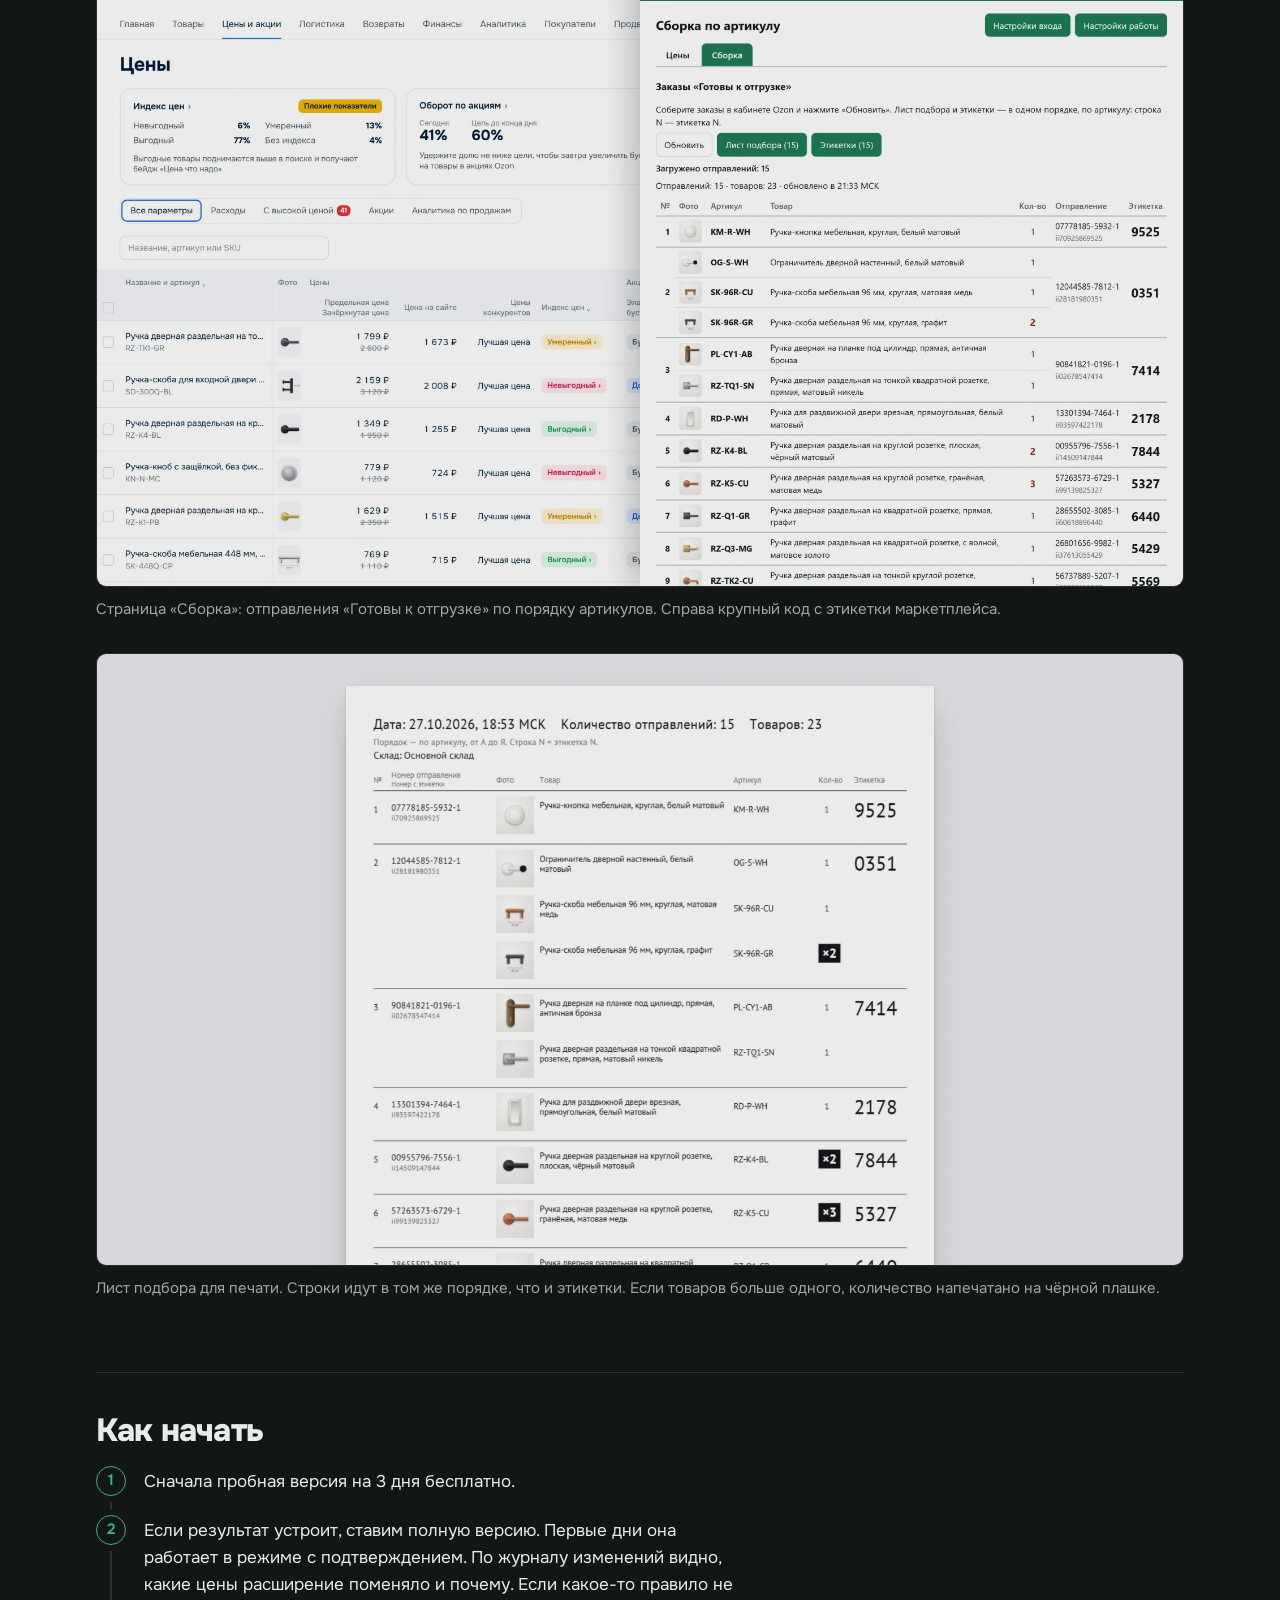
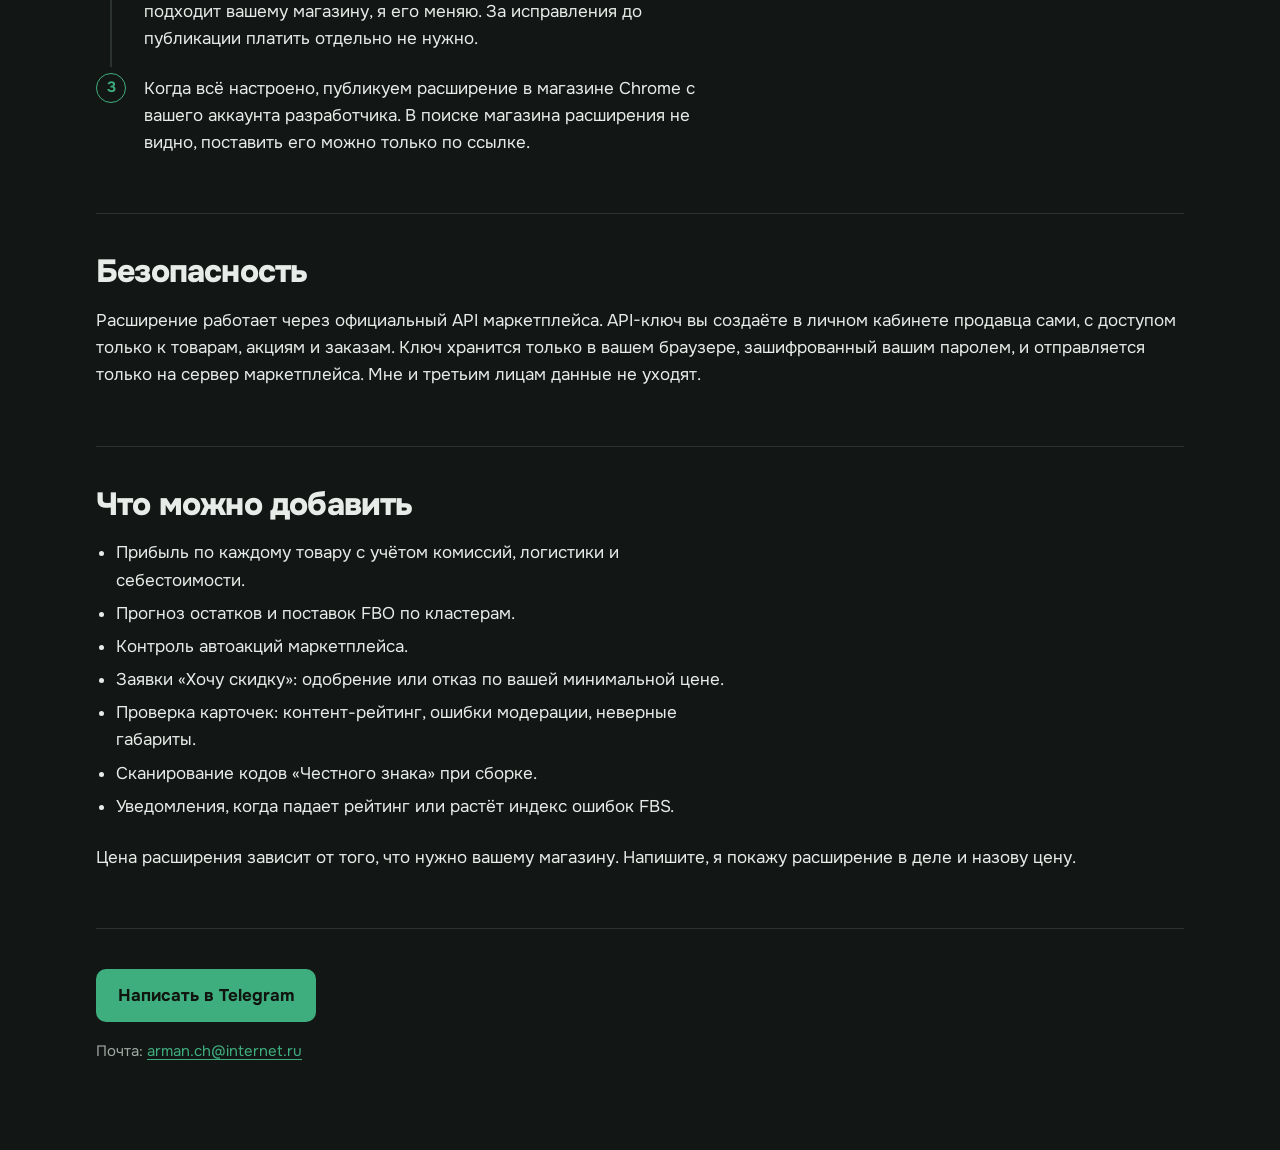
==== commit 1e18a25d: "Ролик и обложка: новый вид панели" ====
--- a/extensions.html
+++ b/extensions.html
@@ -38,7 +38,7 @@
   <h1>Расширение Chrome для продавцов маркетплейсов</h1>
   <p class="lead">Я делаю расширение Google Chrome, которое автоматизирует работу продавца маркетплейса с большим ассортиментом. Расширение уже работает в реальной торговле, на ассортименте больше 600 товаров.</p>
   <figure class="shot">
-    <video controls playsinline preload="none" poster="images/video-poster.webp" width="1920" height="1080" aria-label="Ролик о расширении: проверка цен, список изменений, журнал и сборка заказов в кабинете продавца"><source src="video/reklama-4.mp4" type="video/mp4"></video>
+    <video controls playsinline preload="none" poster="images/video-poster-2.webp" width="1920" height="1080" aria-label="Ролик о расширении: проверка цен, список изменений, журнал и сборка заказов в кабинете продавца"><source src="video/reklama-5.mp4" type="video/mp4"></video>
   </figure>
 </div>
 
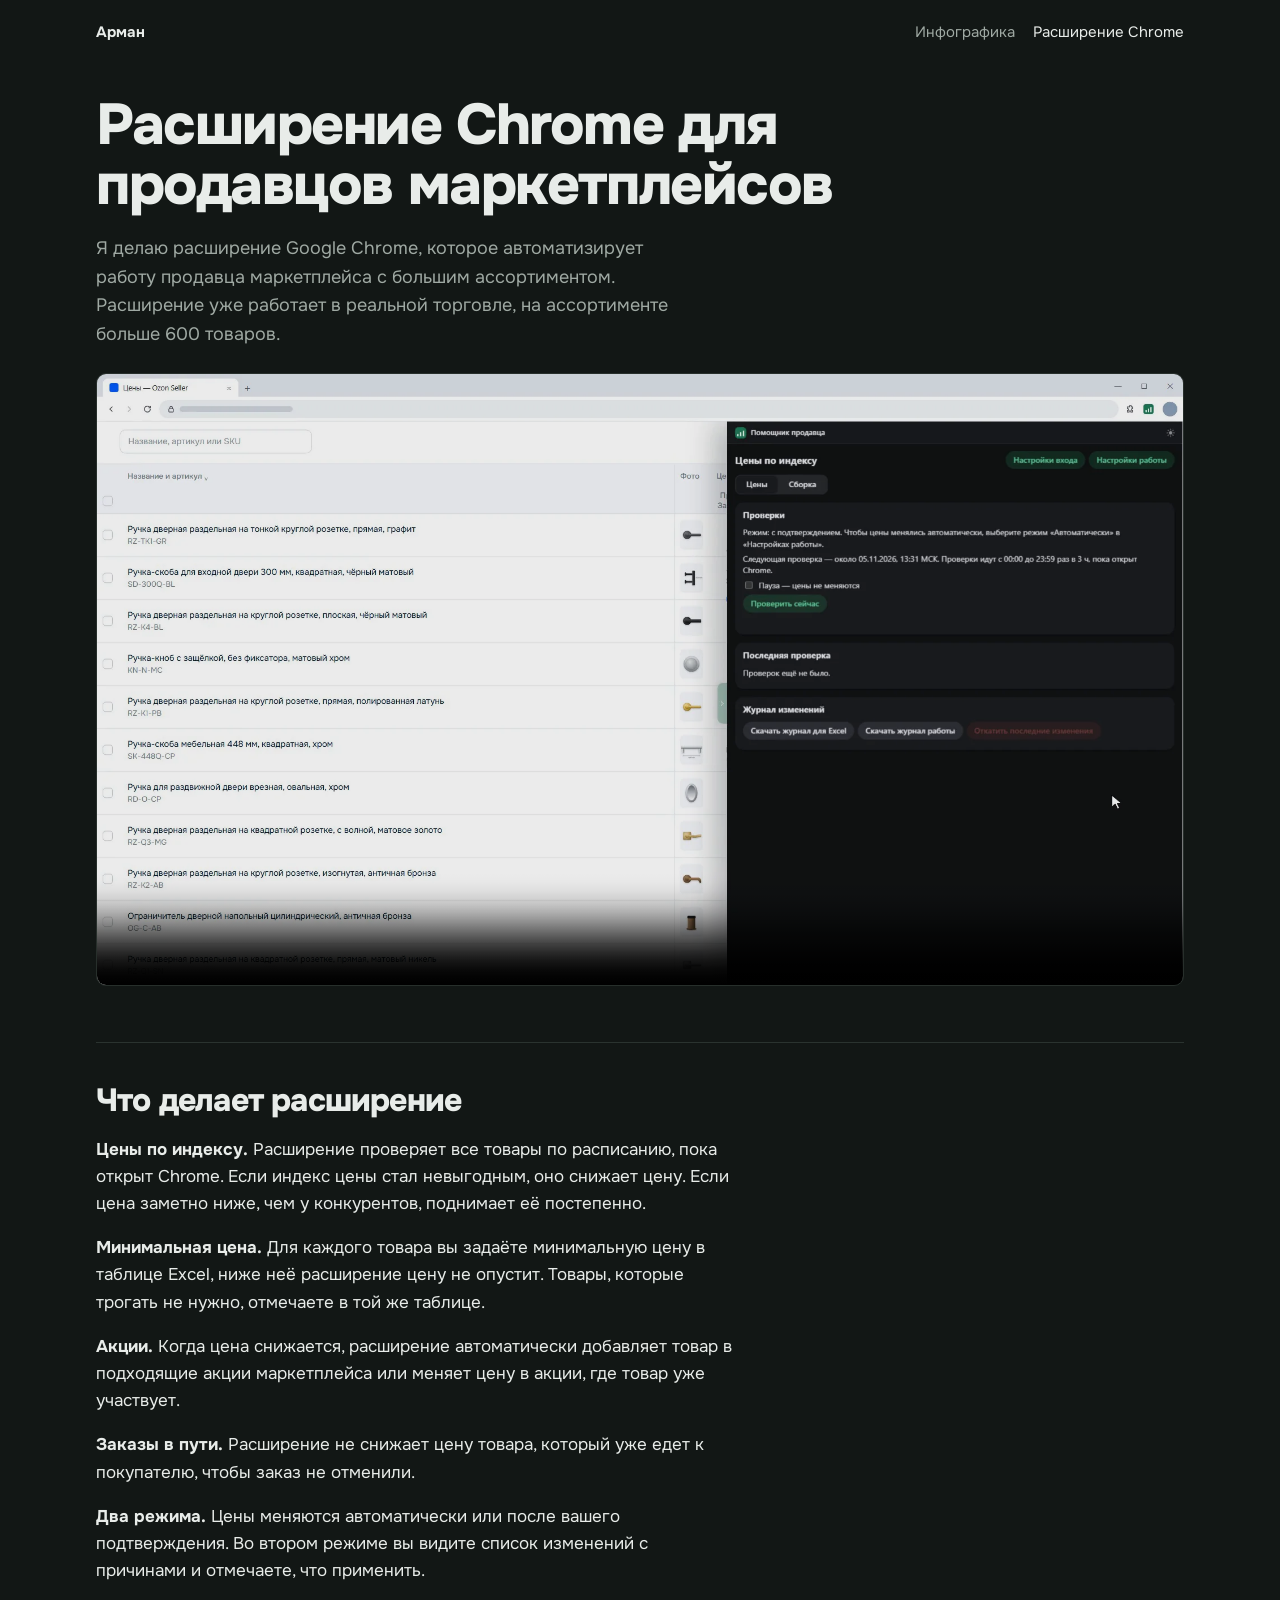
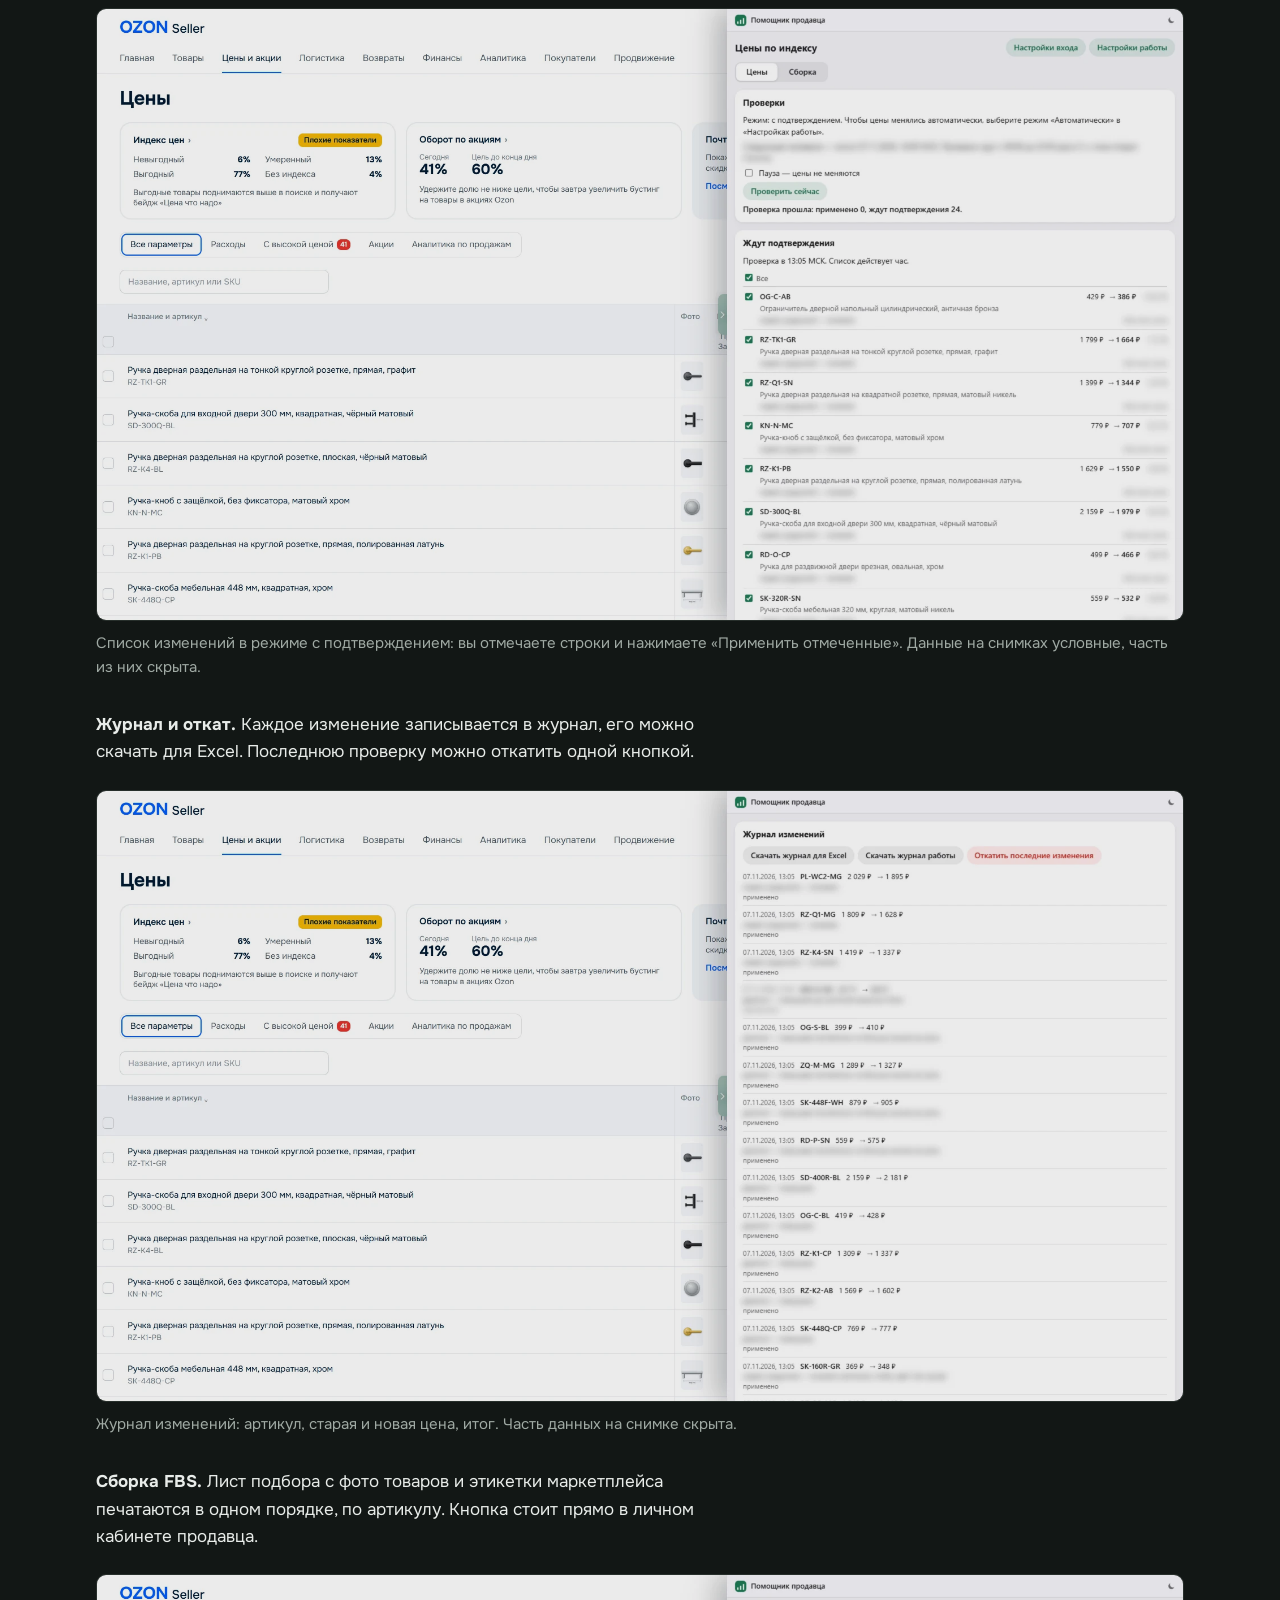
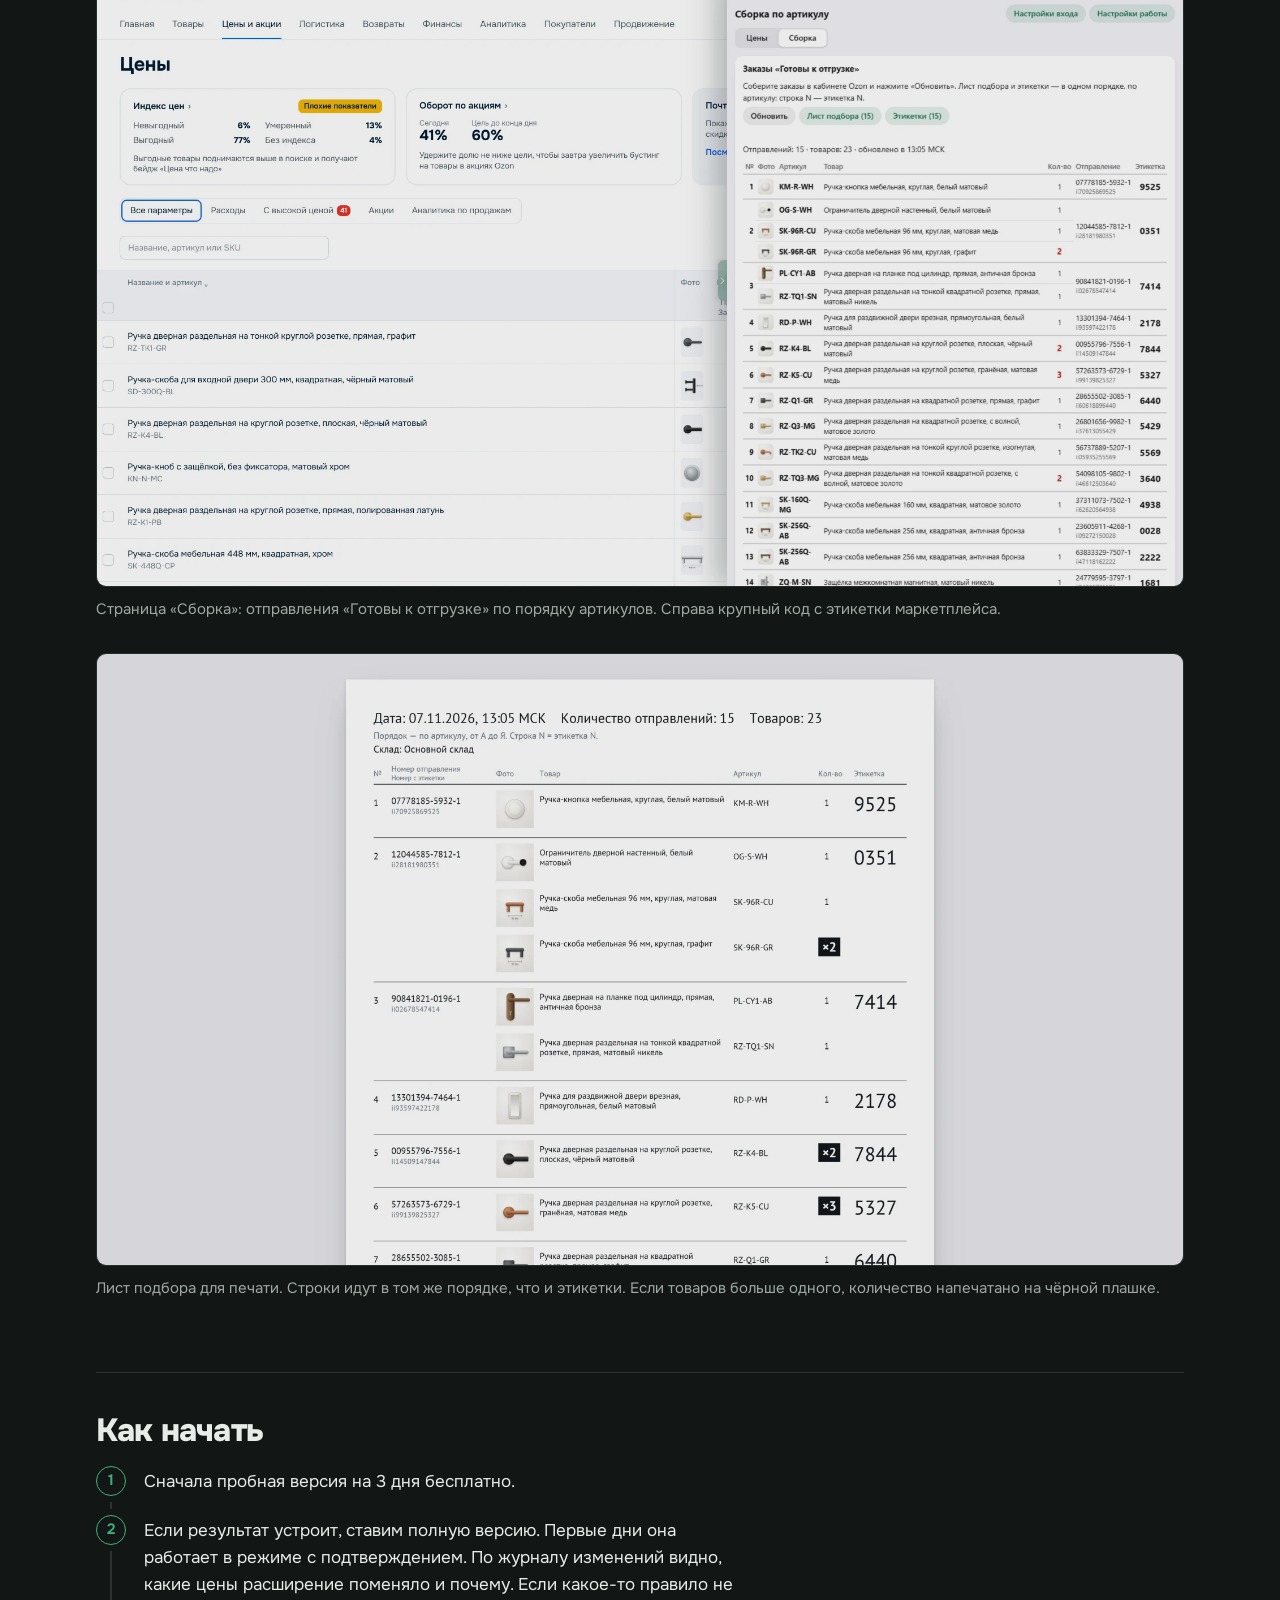
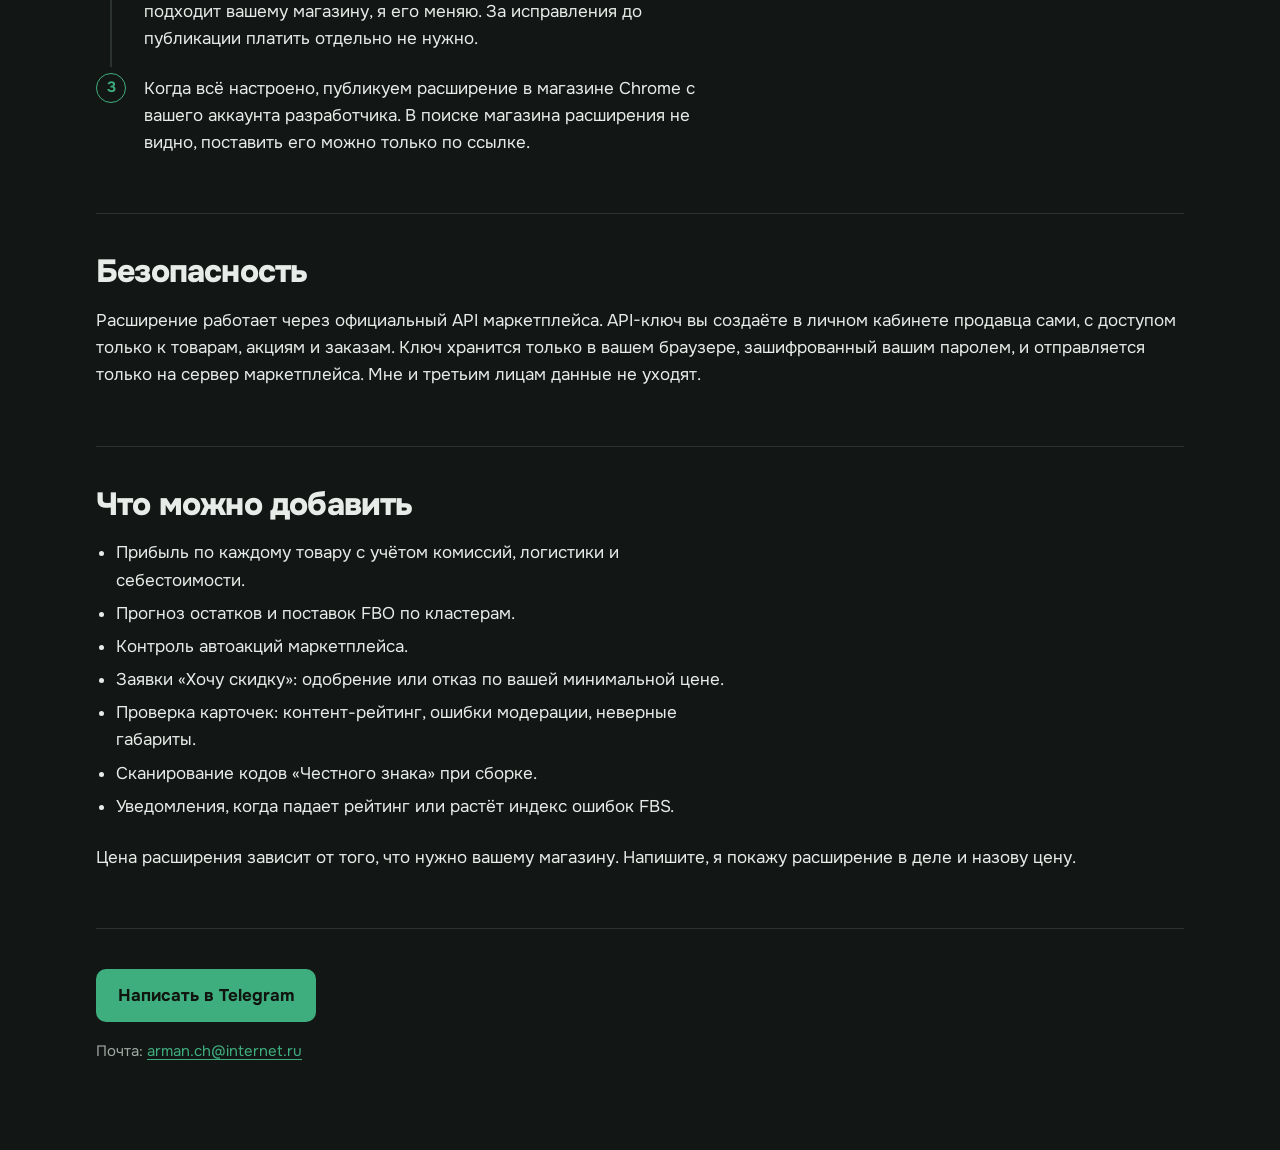
==== commit 2d4231b7: "Снимки расширения: новый вид панели (шторка, светлая тема в духе iOS), обложка превью ?v=4" ====
--- a/extensions.html
+++ b/extensions.html
@@ -13,7 +13,7 @@
 <meta property="og:url" content="https://armanch17.github.io/extensions.html">
 <meta property="og:title" content="Расширение Chrome для продавцов маркетплейсов: Арман">
 <meta property="og:description" content="Расширение Google Chrome, которое автоматизирует работу продавца маркетплейса с большим ассортиментом. Пробная версия на 3 дня бесплатно.">
-<meta property="og:image" content="https://armanch17.github.io/images/cover.png?v=3">
+<meta property="og:image" content="https://armanch17.github.io/images/cover.png?v=4">
 <meta property="og:image:type" content="image/png">
 <meta property="og:image:width" content="1200">
 <meta property="og:image:height" content="630">
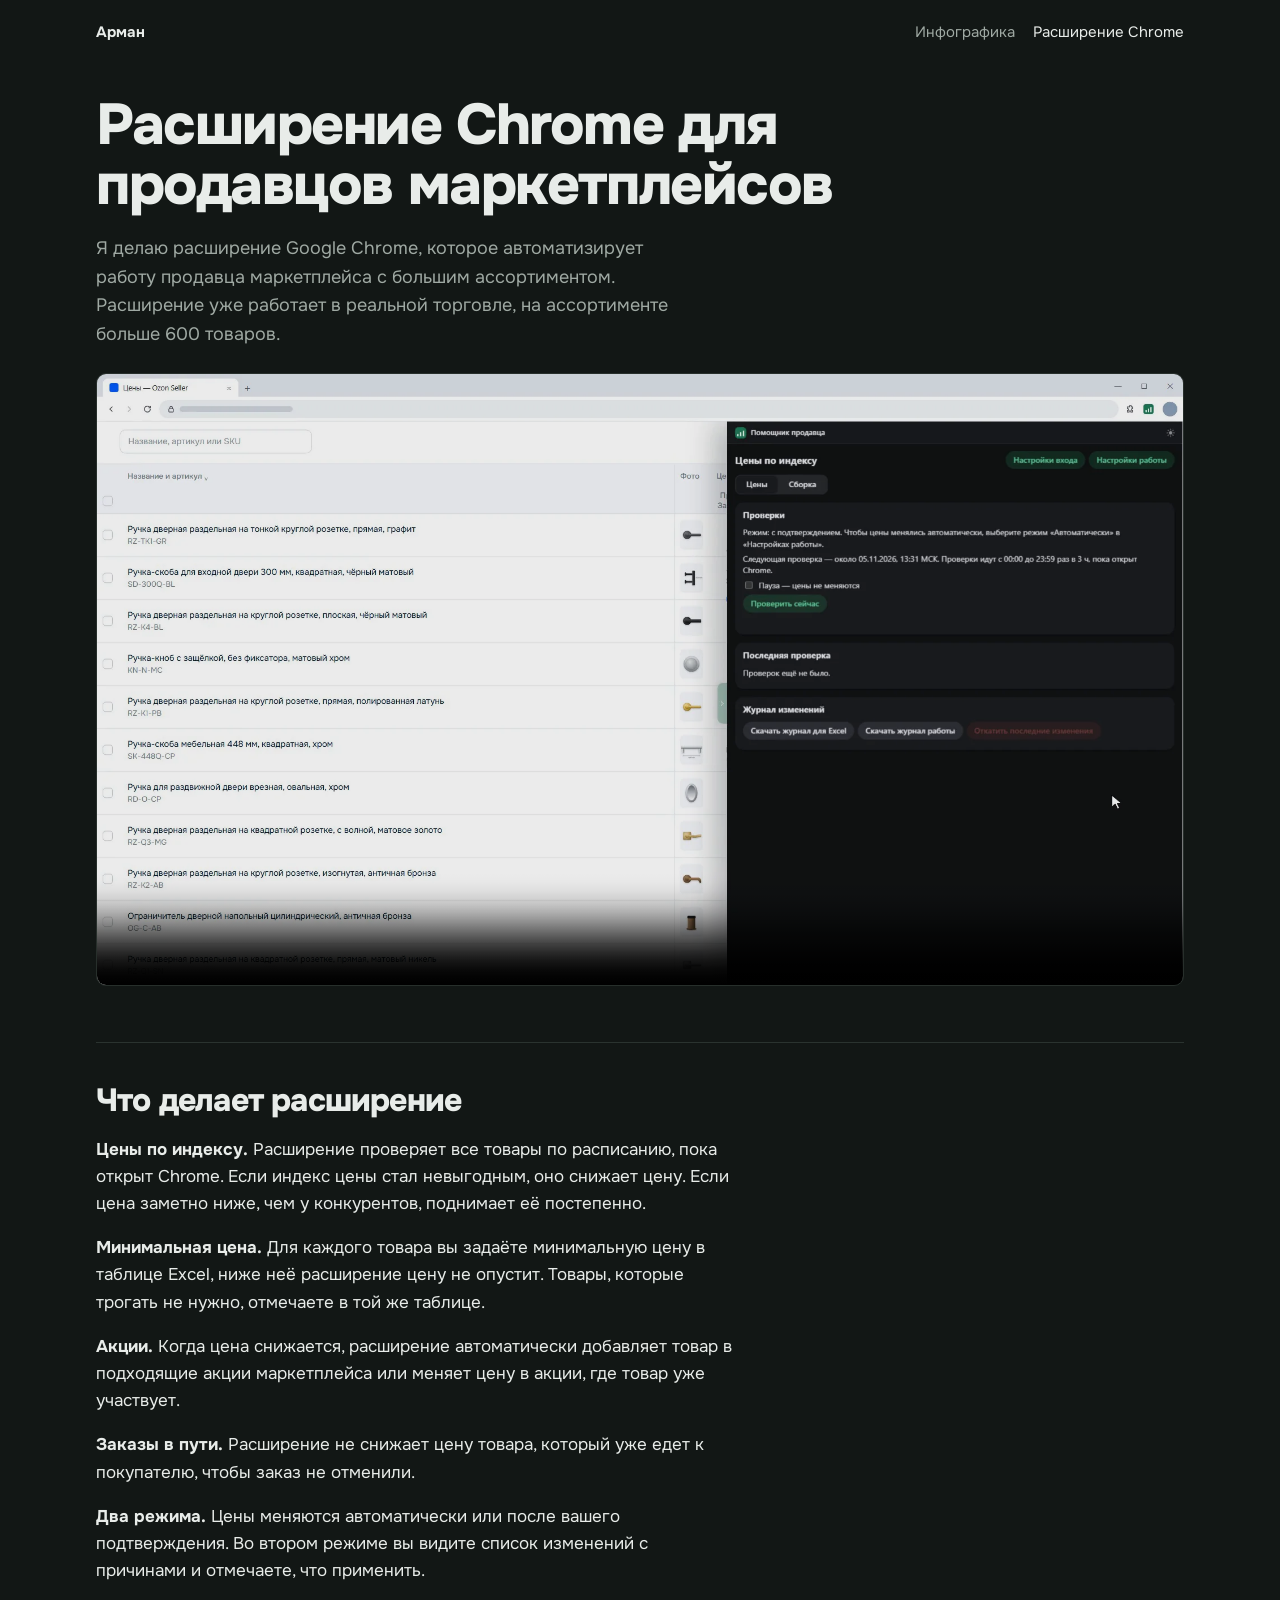
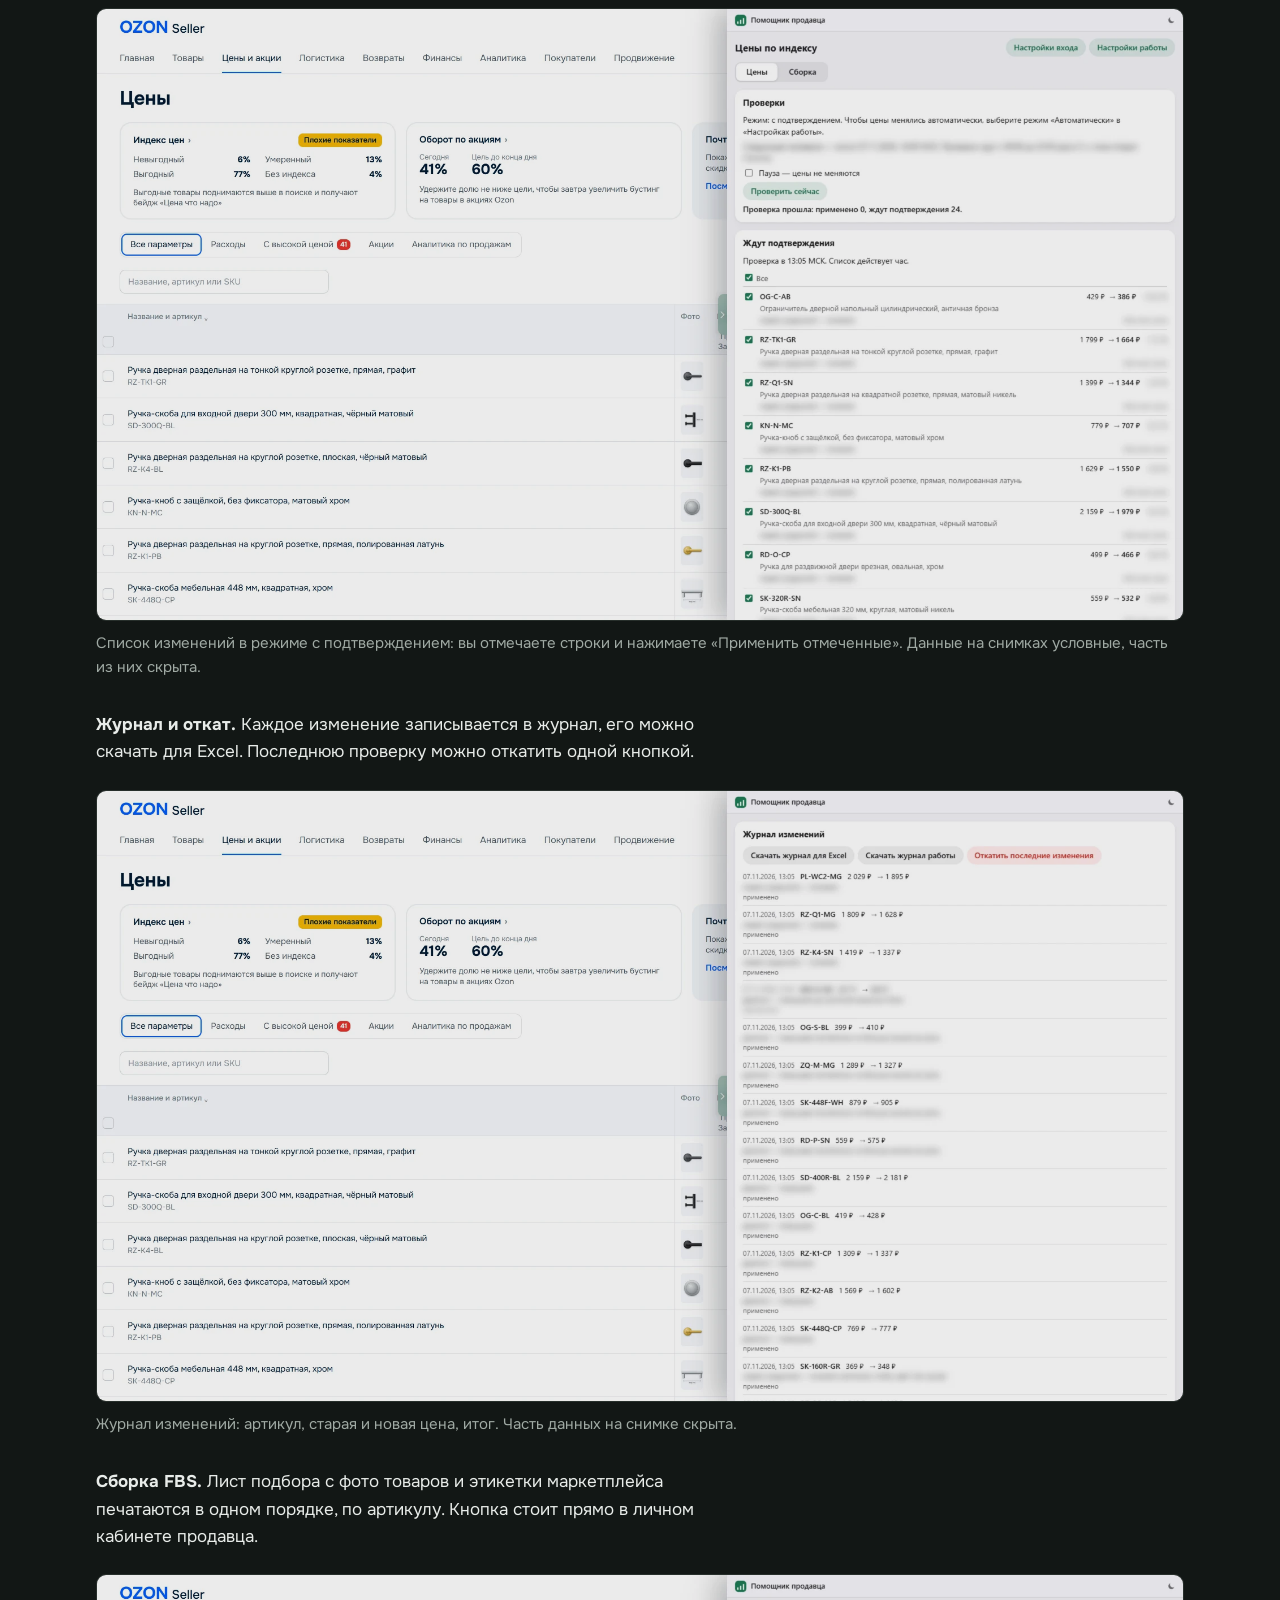
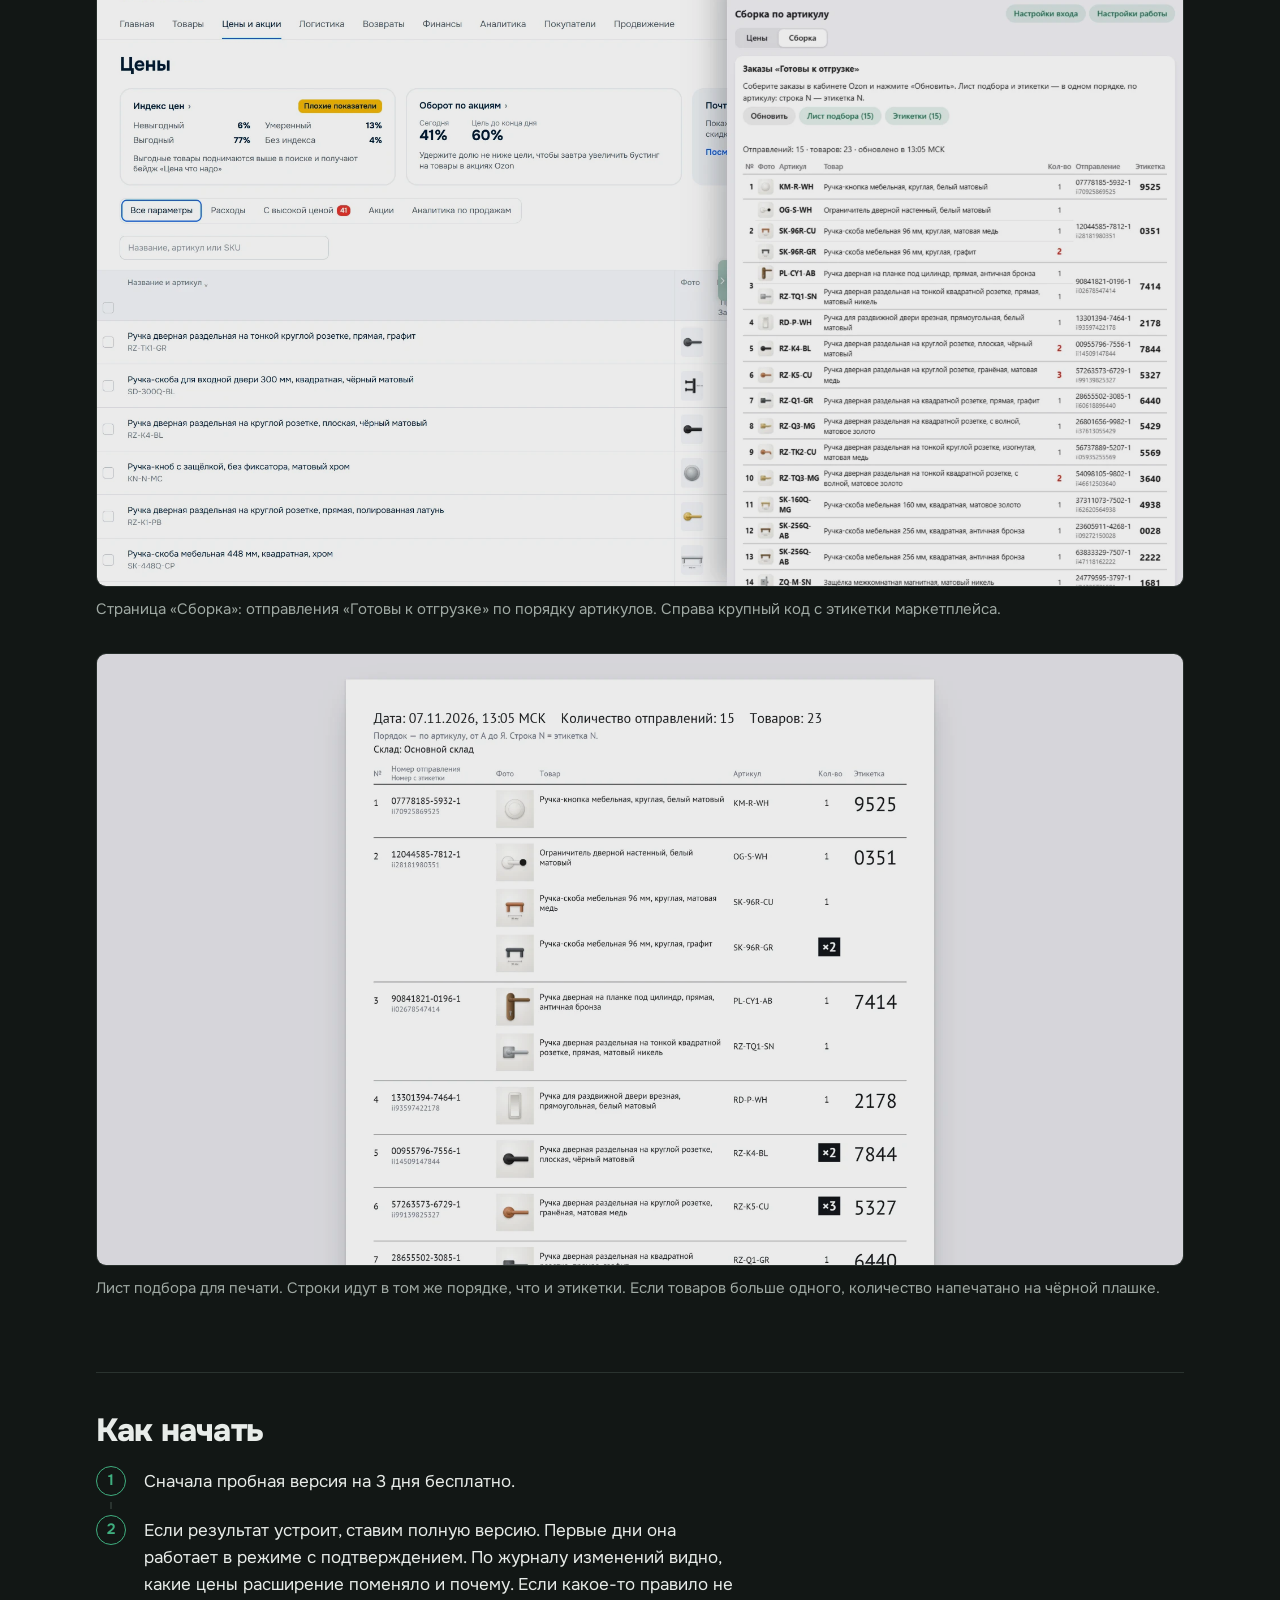
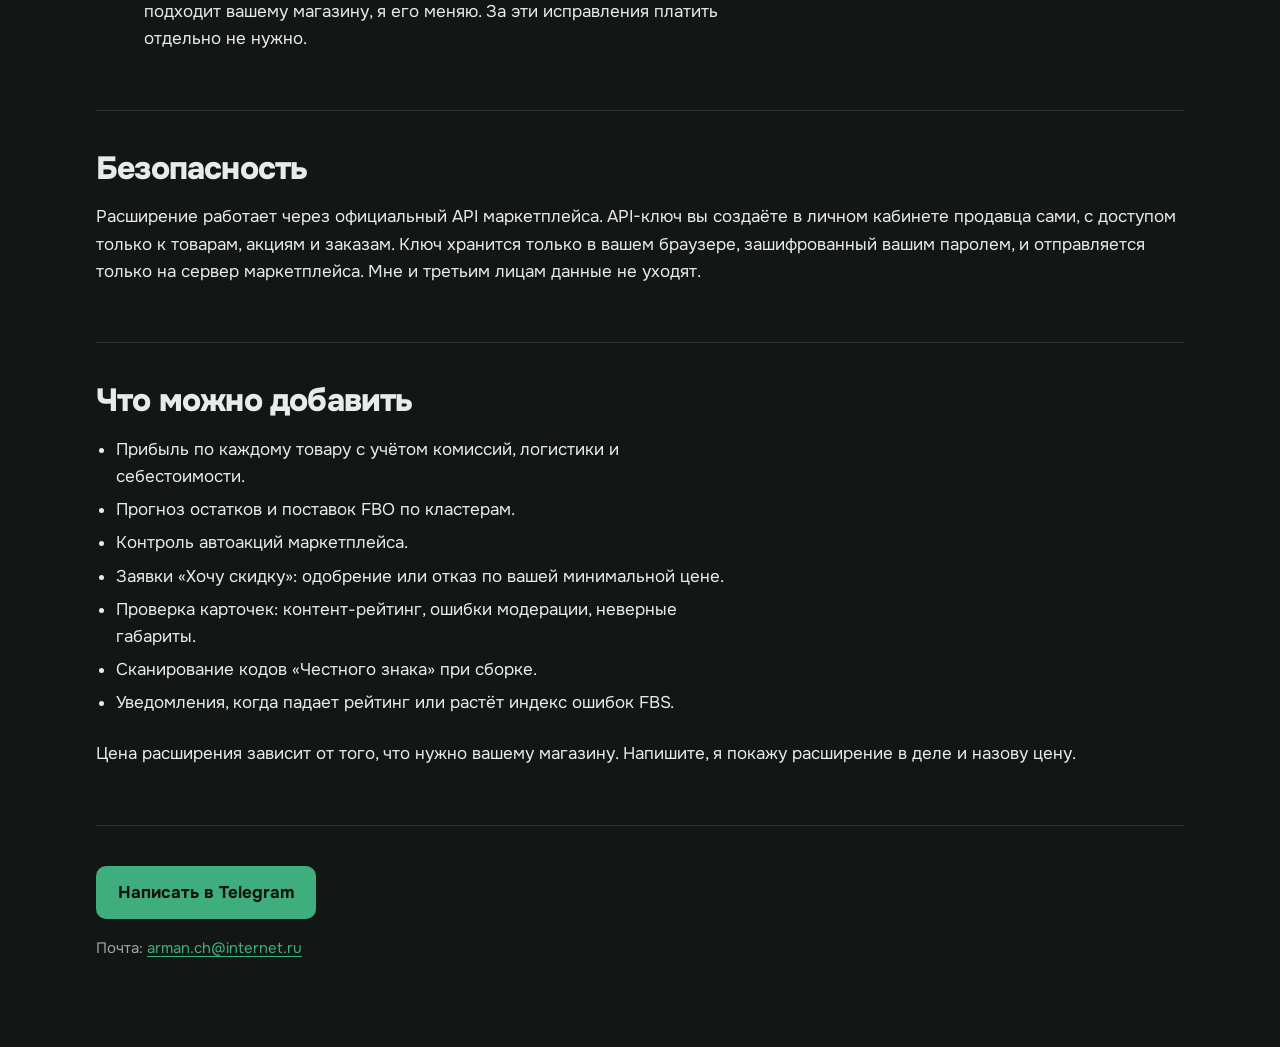
==== commit fff83542: "Страница расширения: убран шаг про публикацию с аккаунта разработчика клиента" ====
--- a/extensions.html
+++ b/extensions.html
@@ -81,8 +81,7 @@
   <h2 id="start">Как начать</h2>
       <ol class="steps text">
       <li><p>Сначала пробная версия на 3 дня бесплатно.</p></li>
-      <li><p>Если результат устроит, ставим полную версию. Первые дни она работает в режиме с подтверждением. По журналу изменений видно, какие цены расширение поменяло и почему. Если какое-то правило не подходит вашему магазину, я его меняю. За исправления до публикации платить отдельно не нужно.</p></li>
-      <li><p>Когда всё настроено, публикуем расширение в магазине Chrome с вашего аккаунта разработчика. В поиске магазина расширения не видно, поставить его можно только по ссылке.</p></li>
+      <li><p>Если результат устроит, ставим полную версию. Первые дни она работает в режиме с подтверждением. По журналу изменений видно, какие цены расширение поменяло и почему. Если какое-то правило не подходит вашему магазину, я его меняю. За эти исправления платить отдельно не нужно.</p></li>
     </ol>
 </section>
 
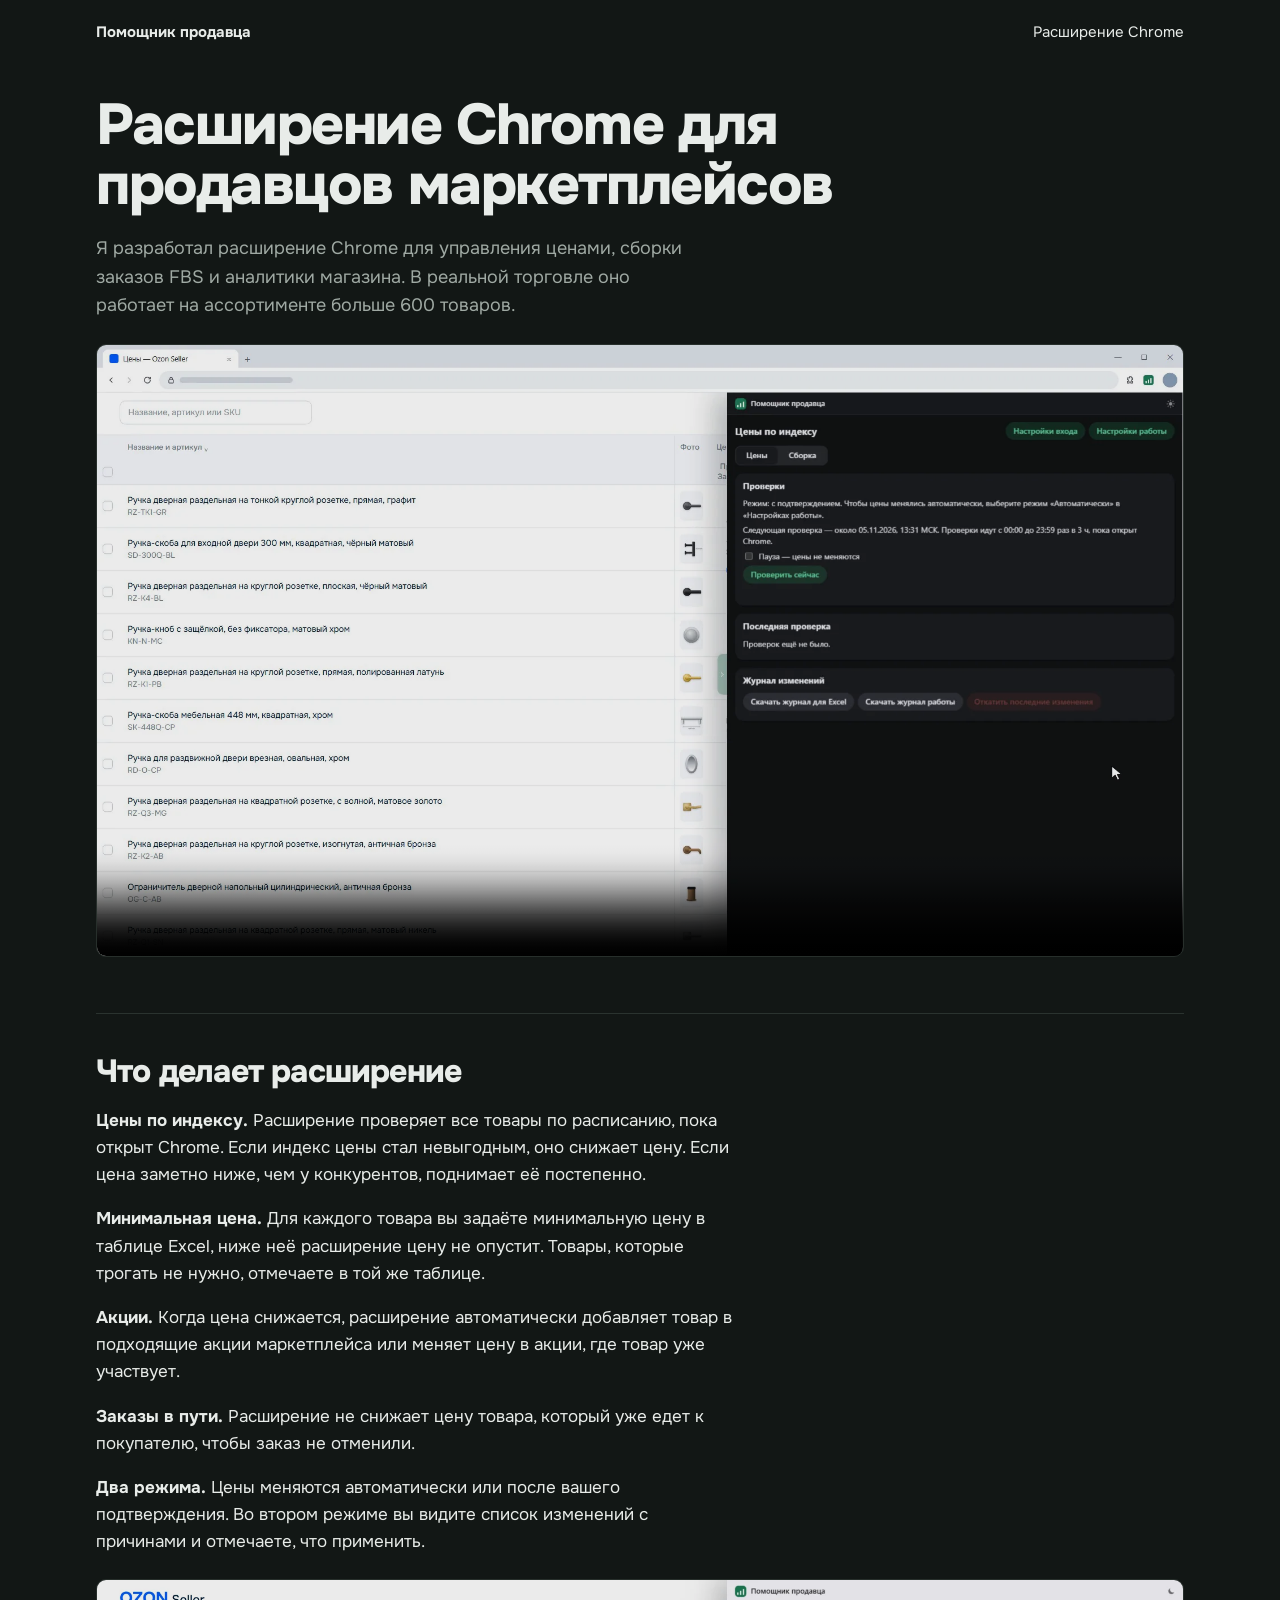
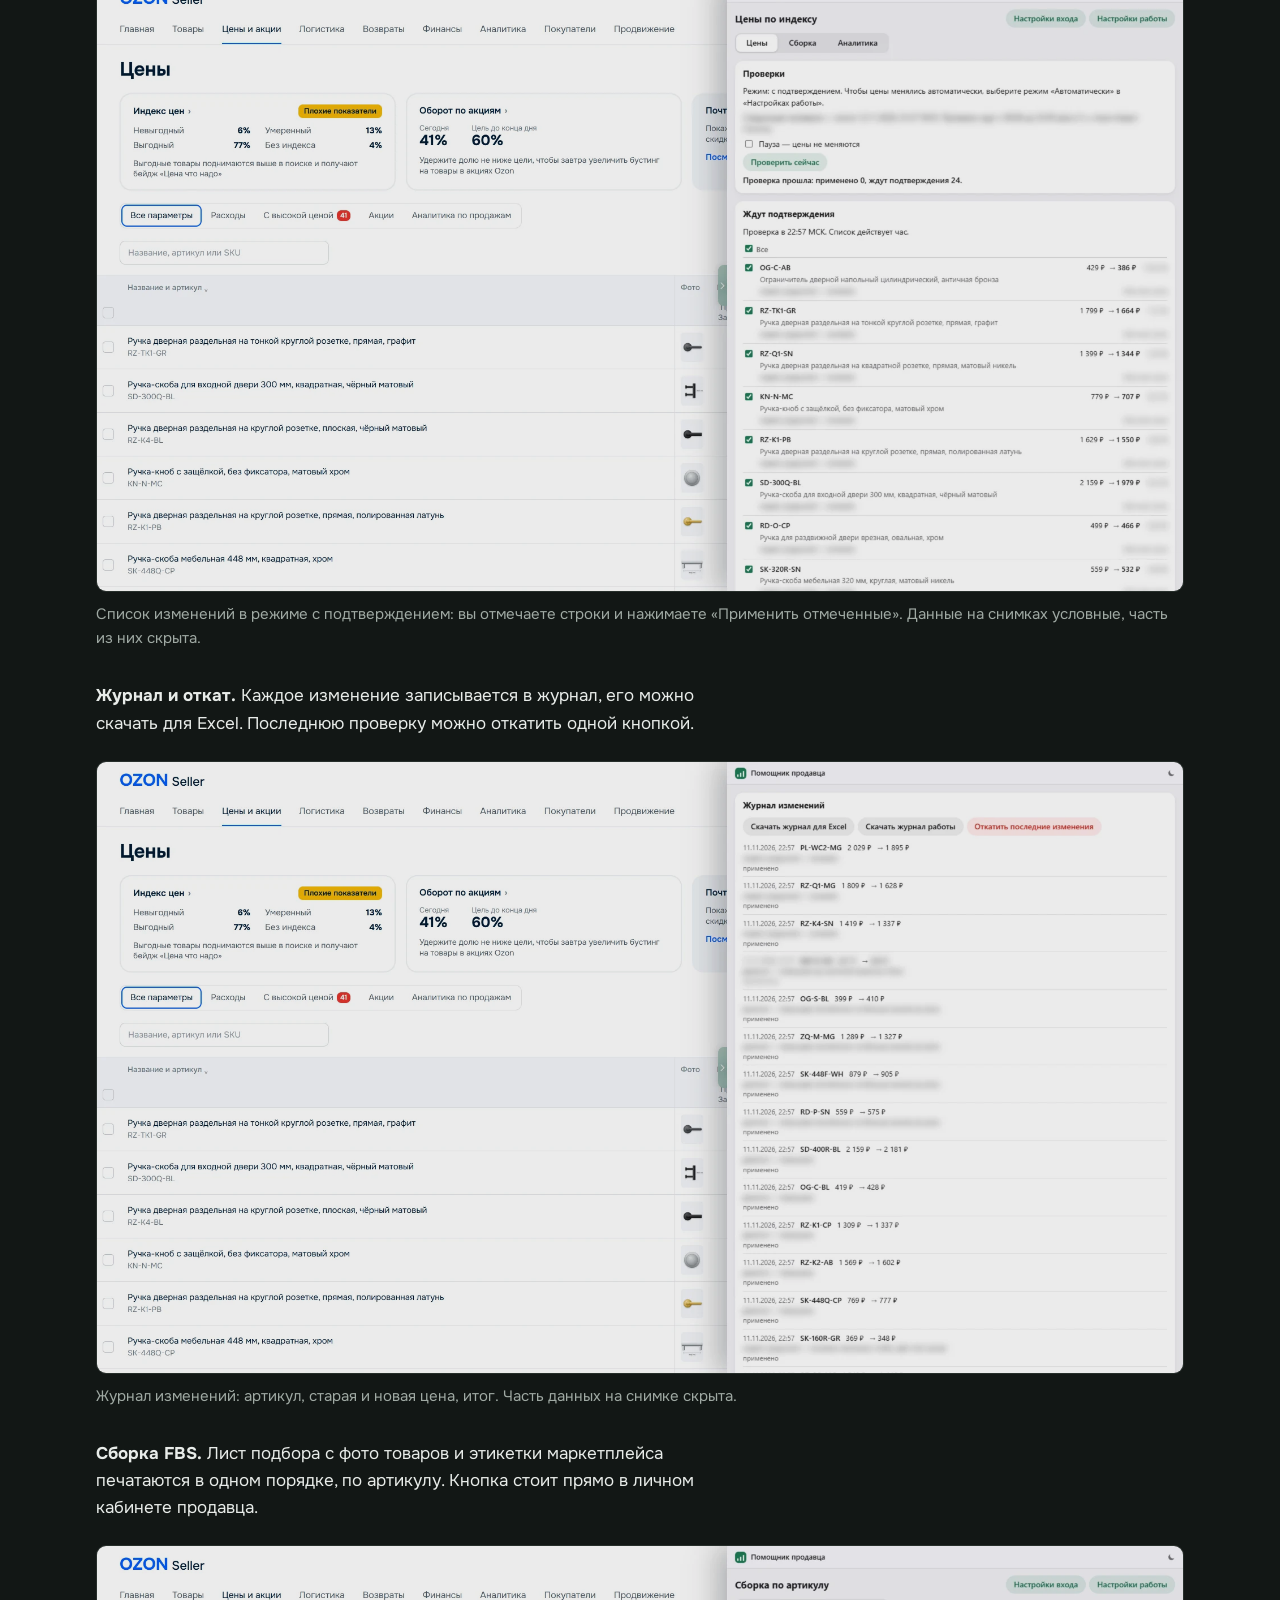
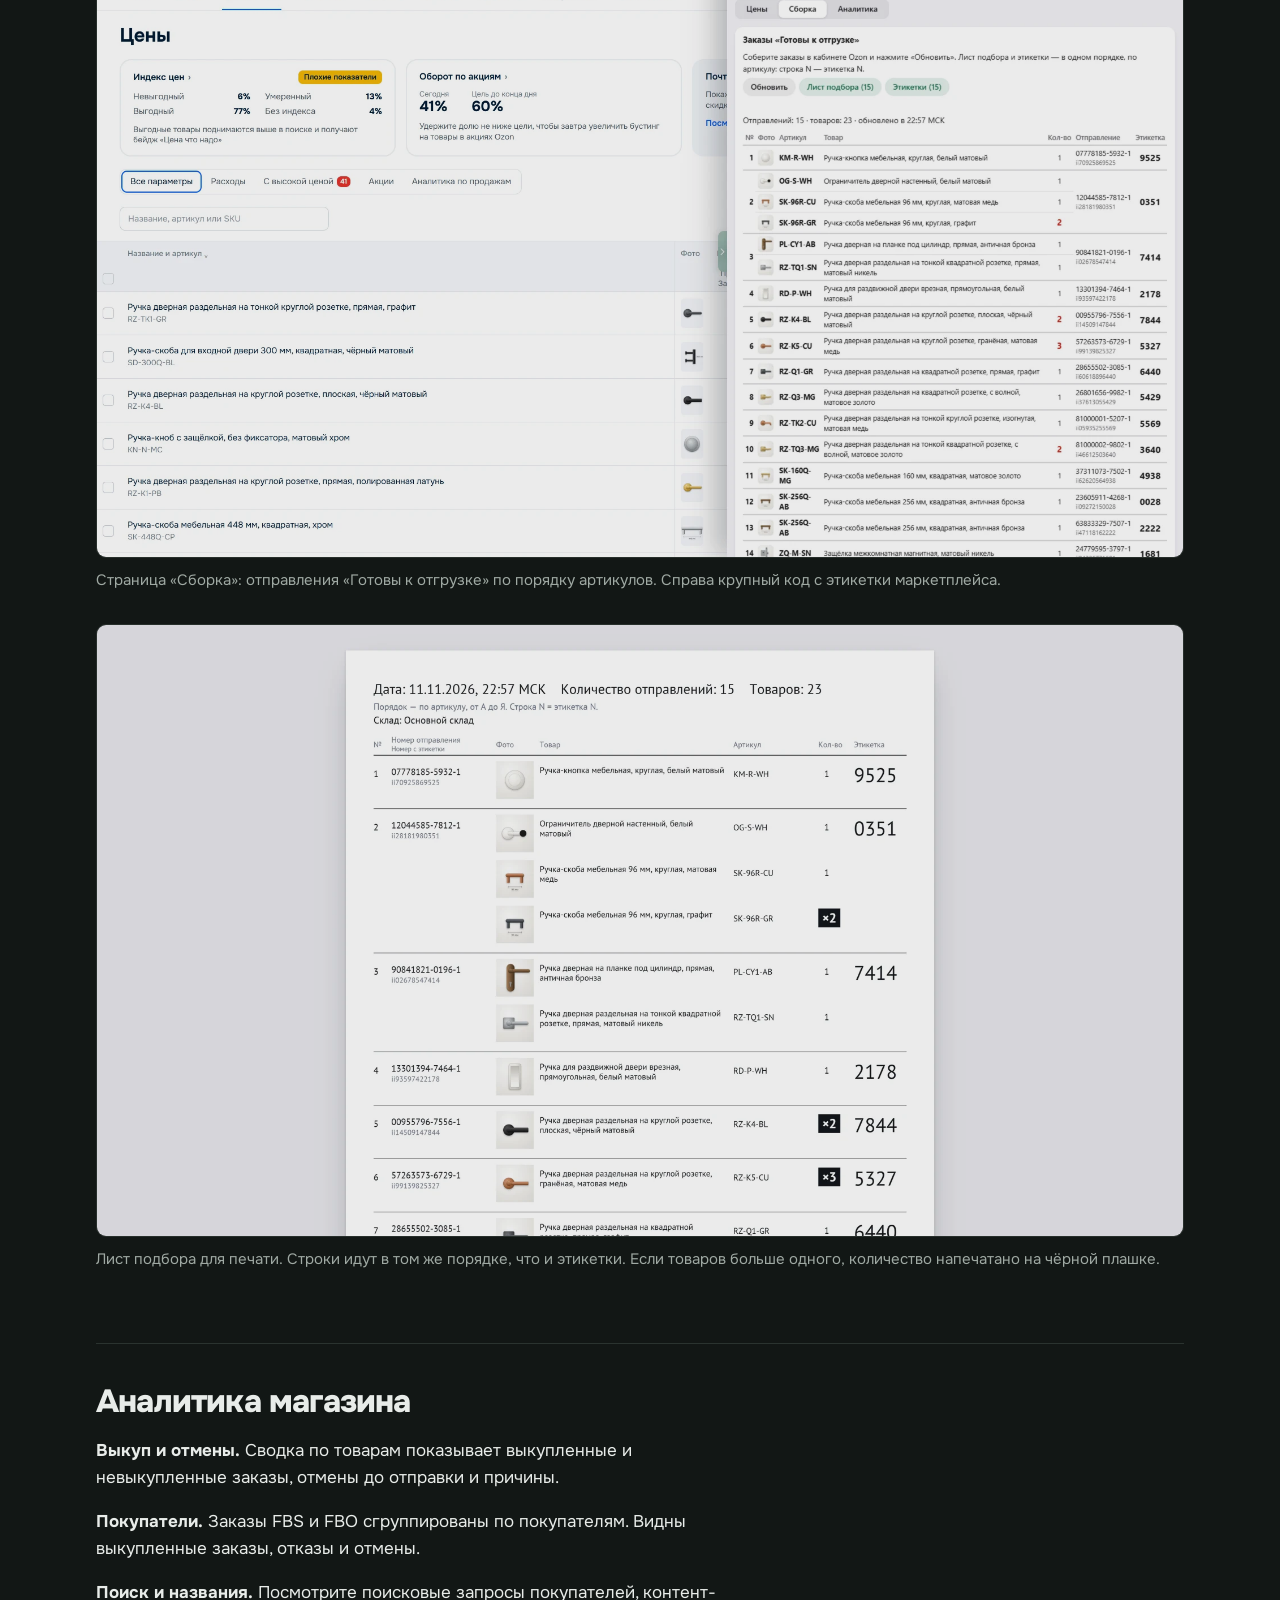
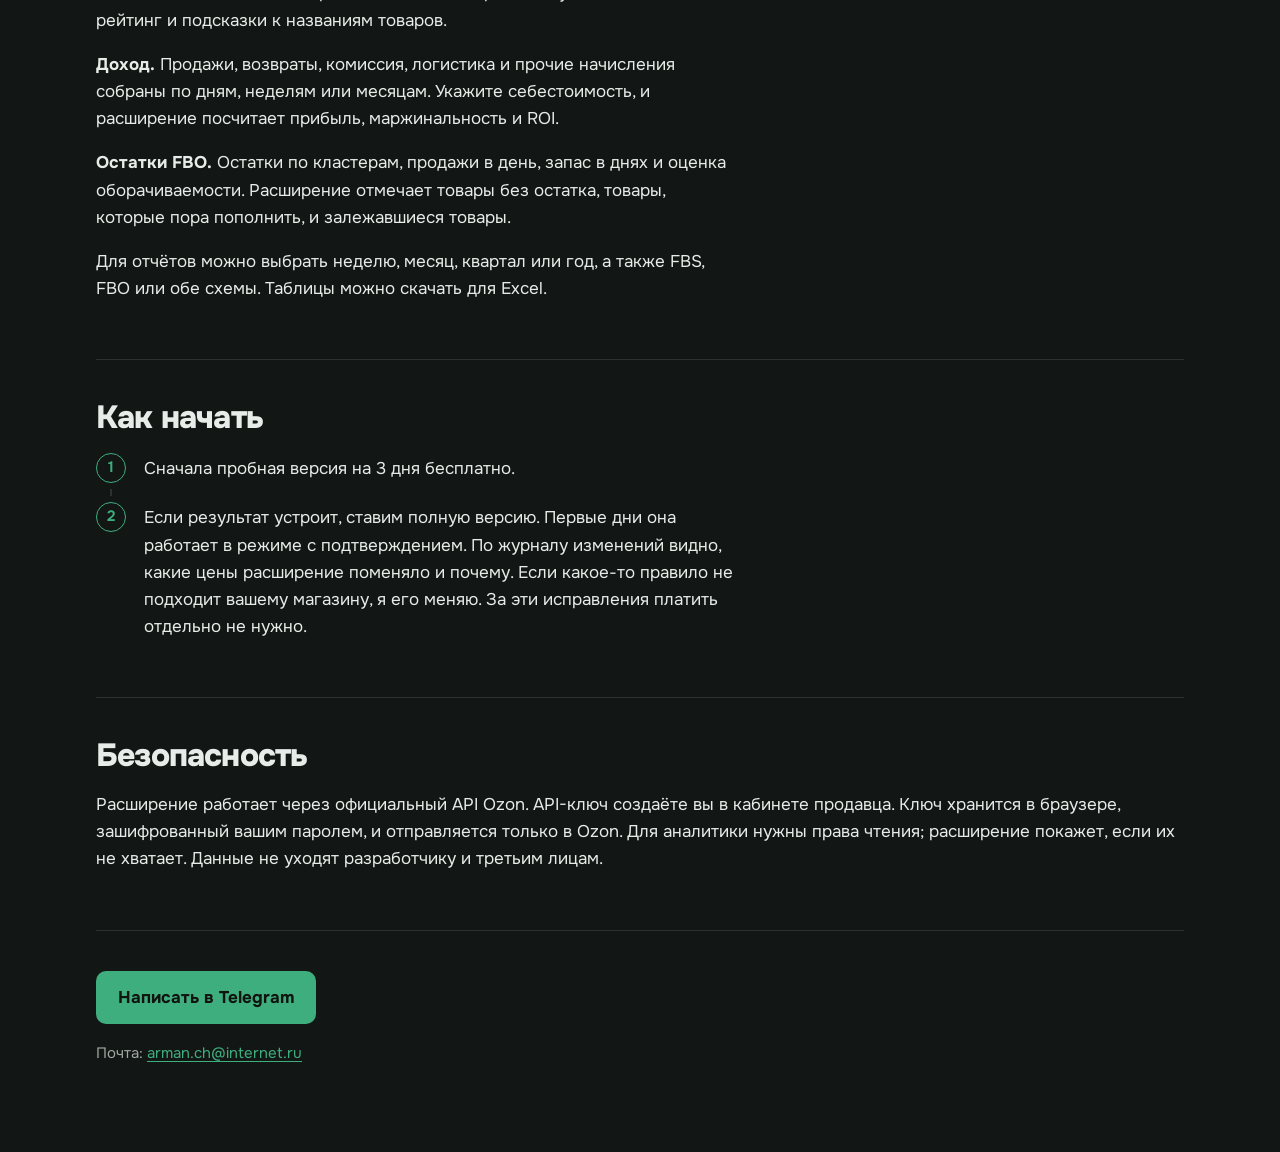
==== commit 2c8c8fca: "Обновить сайт под расширение" ====
--- a/extensions.html
+++ b/extensions.html
@@ -6,18 +6,18 @@
 <meta name="color-scheme" content="dark">
 <meta name="theme-color" content="#121715">
 <title>Расширение Chrome для продавцов маркетплейсов: Арман</title>
-<meta name="description" content="Расширение Google Chrome, которое автоматизирует работу продавца маркетплейса с большим ассортиментом. Пробная версия на 3 дня бесплатно.">
+<meta name="description" content="Расширение Chrome для цен, сборки FBS и аналитики магазина. Пробная версия со всеми функциями на 3 дня.">
 <link rel="canonical" href="https://armanch17.github.io/extensions.html">
 <meta property="og:type" content="website">
 <meta property="og:locale" content="ru_RU">
 <meta property="og:url" content="https://armanch17.github.io/extensions.html">
 <meta property="og:title" content="Расширение Chrome для продавцов маркетплейсов: Арман">
-<meta property="og:description" content="Расширение Google Chrome, которое автоматизирует работу продавца маркетплейса с большим ассортиментом. Пробная версия на 3 дня бесплатно.">
-<meta property="og:image" content="https://armanch17.github.io/images/cover.png?v=4">
+<meta property="og:description" content="Расширение Chrome для цен, сборки FBS и аналитики магазина. Пробная версия со всеми функциями на 3 дня.">
+<meta property="og:image" content="https://armanch17.github.io/images/cover.png?v=5">
 <meta property="og:image:type" content="image/png">
 <meta property="og:image:width" content="1200">
 <meta property="og:image:height" content="630">
-<meta property="og:image:alt" content="Арман: инфографика и расширение Chrome для продавцов маркетплейсов">
+<meta property="og:image:alt" content="Расширение Chrome для продавцов маркетплейсов">
 <meta name="twitter:card" content="summary_large_image">
 <link rel="icon" href="favicon.ico" sizes="32x32">
 <link rel="icon" href="favicon.svg" type="image/svg+xml">
@@ -27,16 +27,15 @@
 <div class="page">
 
 <header class="top">
-  <a class="home" href="index.html">Арман</a>
-  <nav aria-label="Направления">
-    <a href="infographics.html">Инфографика</a>
+  <a class="home" href="index.html">Помощник продавца</a>
+  <nav aria-label="Разделы">
     <a href="extensions.html" aria-current="page">Расширение Chrome</a>
   </nav>
 </header>
 
 <div class="inner-head">
   <h1>Расширение Chrome для продавцов маркетплейсов</h1>
-  <p class="lead">Я делаю расширение Google Chrome, которое автоматизирует работу продавца маркетплейса с большим ассортиментом. Расширение уже работает в реальной торговле, на ассортименте больше 600 товаров.</p>
+  <p class="lead">Я разработал расширение Chrome для управления ценами, сборки заказов FBS и аналитики магазина. В реальной торговле оно работает на ассортименте больше 600 товаров.</p>
   <figure class="shot">
     <video controls playsinline preload="none" poster="images/video-poster-2.webp" width="1920" height="1080" aria-label="Ролик о расширении: проверка цен, список изменений, журнал и сборка заказов в кабинете продавца"><source src="video/reklama-5.mp4" type="video/mp4"></video>
   </figure>
@@ -53,28 +52,38 @@
     <p class="feature text"><strong>Два режима.</strong> Цены меняются автоматически или после вашего подтверждения. Во втором режиме вы видите список изменений с причинами и отмечаете, что применить.</p>
 
     <figure class="shot">
-      <a href="images/ad-prices.webp"><img src="images/ad-prices.webp" width="1920" height="1080" loading="lazy" decoding="async" alt="Кабинет продавца, справа на половину экрана панель расширения с таблицей «Ждут подтверждения»: артикул, товар, было, станет. Столбцы «Изменение», «Причина» и «Способ» размыты."></a>
+      <a href="images/ad-prices.webp?v=5"><img src="images/ad-prices.webp?v=5" width="1920" height="1080" loading="lazy" decoding="async" alt="Кабинет продавца, справа на половину экрана панель расширения с таблицей «Ждут подтверждения»: артикул, товар, было, станет. Столбцы «Изменение», «Причина» и «Способ» размыты."></a>
       <figcaption>Список изменений в режиме с подтверждением: вы отмечаете строки и нажимаете «Применить отмеченные». Данные на снимках условные, часть из них скрыта.</figcaption>
     </figure>
 
     <p class="feature text"><strong>Журнал и откат.</strong> Каждое изменение записывается в журнал, его можно скачать для Excel. Последнюю проверку можно откатить одной кнопкой.</p>
 
     <figure class="shot">
-      <a href="images/ad-journal.webp"><img src="images/ad-journal.webp" width="1920" height="1080" loading="lazy" decoding="async" alt="Кабинет продавца, справа на половину экрана панель расширения с журналом изменений и кнопками «Скачать журнал для Excel» и «Откатить последние изменения». Столбец «Причина» и одна строка размыты."></a>
+      <a href="images/ad-journal.webp?v=5"><img src="images/ad-journal.webp?v=5" width="1920" height="1080" loading="lazy" decoding="async" alt="Кабинет продавца, справа на половину экрана панель расширения с журналом изменений и кнопками «Скачать журнал для Excel» и «Откатить последние изменения». Столбец «Причина» и одна строка размыты."></a>
       <figcaption>Журнал изменений: артикул, старая и новая цена, итог. Часть данных на снимке скрыта.</figcaption>
     </figure>
 
     <p class="feature text"><strong>Сборка FBS.</strong> Лист подбора с фото товаров и этикетки маркетплейса печатаются в одном порядке, по артикулу. Кнопка стоит прямо в личном кабинете продавца.</p>
 
     <figure class="shot">
-      <a href="images/ad-assembly.webp"><img src="images/ad-assembly.webp" width="1920" height="1080" loading="lazy" decoding="async" alt="Кабинет продавца, справа на половину экрана панель расширения: страница «Сборка» с кнопками «Лист подбора» и «Этикетки», номерами строк, фото, артикулами и кодами этикеток."></a>
+      <a href="images/ad-assembly.webp?v=5"><img src="images/ad-assembly.webp?v=5" width="1920" height="1080" loading="lazy" decoding="async" alt="Кабинет продавца, справа на половину экрана панель расширения: страница «Сборка» с кнопками «Лист подбора» и «Этикетки», номерами строк, фото, артикулами и кодами этикеток."></a>
       <figcaption>Страница «Сборка»: отправления «Готовы к отгрузке» по порядку артикулов. Справа крупный код с этикетки маркетплейса.</figcaption>
     </figure>
 
     <figure class="shot">
-      <a href="images/ad-picklist.webp"><img src="images/ad-picklist.webp" width="1920" height="1080" loading="lazy" decoding="async" alt="Лист подбора: номер отправления, фото товара, название, артикул, количество и код этикетки."></a>
+      <a href="images/ad-picklist.webp?v=5"><img src="images/ad-picklist.webp?v=5" width="1920" height="1080" loading="lazy" decoding="async" alt="Лист подбора: номер отправления, фото товара, название, артикул, количество и код этикетки."></a>
       <figcaption>Лист подбора для печати. Строки идут в том же порядке, что и этикетки. Если товаров больше одного, количество напечатано на чёрной плашке.</figcaption>
     </figure>
+</section>
+
+<section aria-labelledby="analytics">
+  <h2 id="analytics">Аналитика магазина</h2>
+  <p class="feature text"><strong>Выкуп и отмены.</strong> Сводка по товарам показывает выкупленные и невыкупленные заказы, отмены до отправки и причины.</p>
+  <p class="feature text"><strong>Покупатели.</strong> Заказы FBS и FBO сгруппированы по покупателям. Видны выкупленные заказы, отказы и отмены.</p>
+  <p class="feature text"><strong>Поиск и названия.</strong> Посмотрите поисковые запросы покупателей, контент-рейтинг и подсказки к названиям товаров.</p>
+  <p class="feature text"><strong>Доход.</strong> Продажи, возвраты, комиссия, логистика и прочие начисления собраны по дням, неделям или месяцам. Укажите себестоимость, и расширение посчитает прибыль, маржинальность и ROI.</p>
+  <p class="feature text"><strong>Остатки FBO.</strong> Остатки по кластерам, продажи в день, запас в днях и оценка оборачиваемости. Расширение отмечает товары без остатка, товары, которые пора пополнить, и залежавшиеся товары.</p>
+  <p class="feature text">Для отчётов можно выбрать неделю, месяц, квартал или год, а также FBS, FBO или обе схемы. Таблицы можно скачать для Excel.</p>
 </section>
 
 <section aria-labelledby="start">
@@ -87,21 +96,7 @@
 
 <section aria-labelledby="security">
   <h2 id="security">Безопасность</h2>
-      <p>Расширение работает через официальный API маркетплейса. API-ключ вы создаёте в личном кабинете продавца сами, с доступом только к товарам, акциям и заказам. Ключ хранится только в вашем браузере, зашифрованный вашим паролем, и отправляется только на сервер маркетплейса. Мне и третьим лицам данные не уходят.</p>
-</section>
-
-<section aria-labelledby="more">
-  <h2 id="more">Что можно добавить</h2>
-      <ul class="ideas text">
-      <li>Прибыль по каждому товару с учётом комиссий, логистики и себестоимости.</li>
-      <li>Прогноз остатков и поставок FBO по кластерам.</li>
-      <li>Контроль автоакций маркетплейса.</li>
-      <li>Заявки «Хочу скидку»: одобрение или отказ по вашей минимальной цене.</li>
-      <li>Проверка карточек: контент-рейтинг, ошибки модерации, неверные габариты.</li>
-      <li>Сканирование кодов «Честного знака» при сборке.</li>
-      <li>Уведомления, когда падает рейтинг или растёт индекс ошибок FBS.</li>
-    </ul>
-    <p style="margin-top:24px">Цена расширения зависит от того, что нужно вашему магазину. Напишите, я покажу расширение в деле и назову цену.</p>
+      <p>Расширение работает через официальный API Ozon. API-ключ создаёте вы в кабинете продавца. Ключ хранится в браузере, зашифрованный вашим паролем, и отправляется только в Ozon. Для аналитики нужны права чтения; расширение покажет, если их не хватает. Данные не уходят разработчику и третьим лицам.</p>
 </section>
 
 </main>
--- a/style.css
+++ b/style.css
@@ -30,10 +30,6 @@
   color-scheme: dark;
 }
 
-.infographics {
-  --accent: var(--amber);
-}
-
 *,
 *::before,
 *::after {
@@ -169,6 +165,10 @@
   text-decoration: none;
 }
 
+.door:only-child {
+  grid-column: 1 / -1;
+}
+
 .door:hover {
   border-color: var(--accent);
 }
@@ -192,33 +192,6 @@
   flex: 1;
   min-height: 210px;
   margin-top: 16px;
-}
-
-.door-cards .art img {
-  position: absolute;
-  bottom: -40px;
-  width: 38%;
-  max-width: 190px;
-  height: auto;
-  aspect-ratio: 3 / 4;
-  border-radius: 12px;
-  box-shadow: 0 20px 40px -20px rgba(0, 0, 0, 0.8);
-}
-
-.door-cards .art img:nth-child(1) {
-  left: 4%;
-  transform: rotate(-6deg);
-}
-
-.door-cards .art img:nth-child(2) {
-  left: 31%;
-  bottom: -20px;
-  z-index: 2;
-}
-
-.door-cards .art img:nth-child(3) {
-  left: 58%;
-  transform: rotate(6deg);
 }
 
 .door-ext .art img {
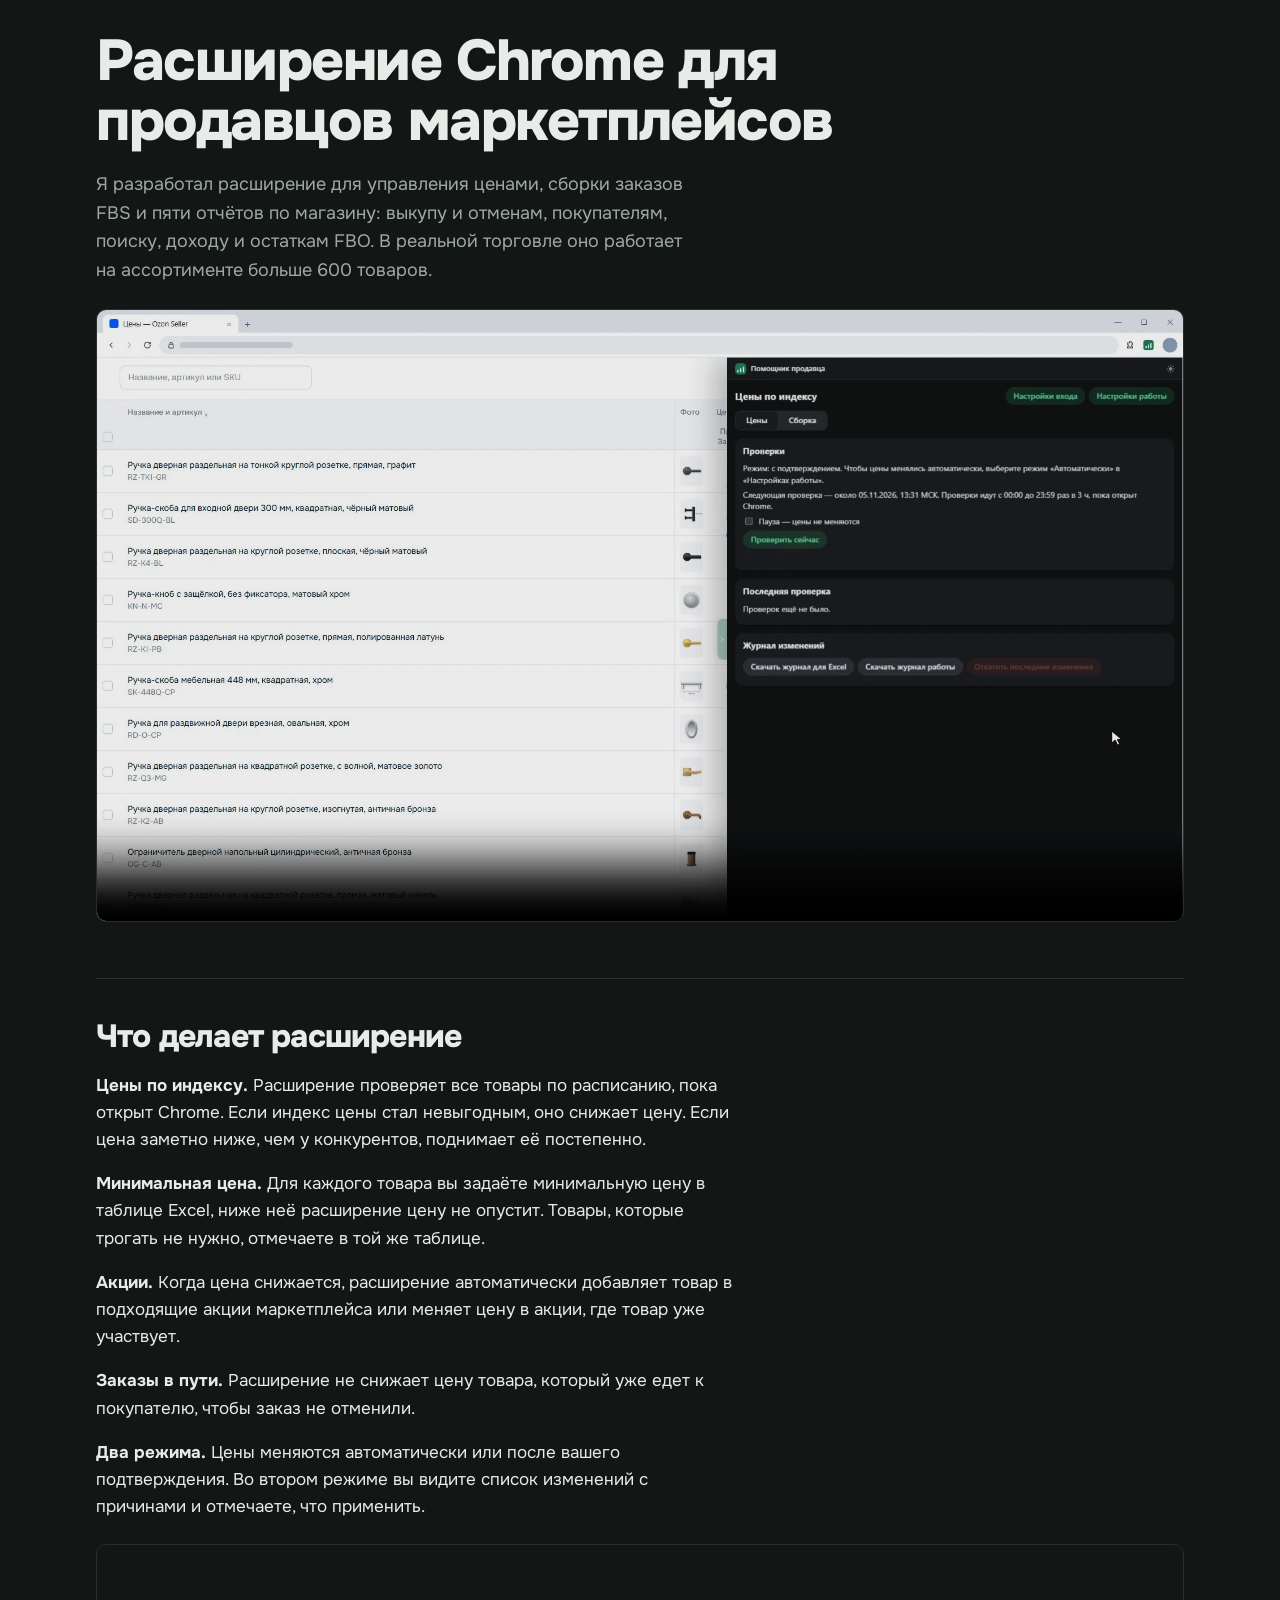
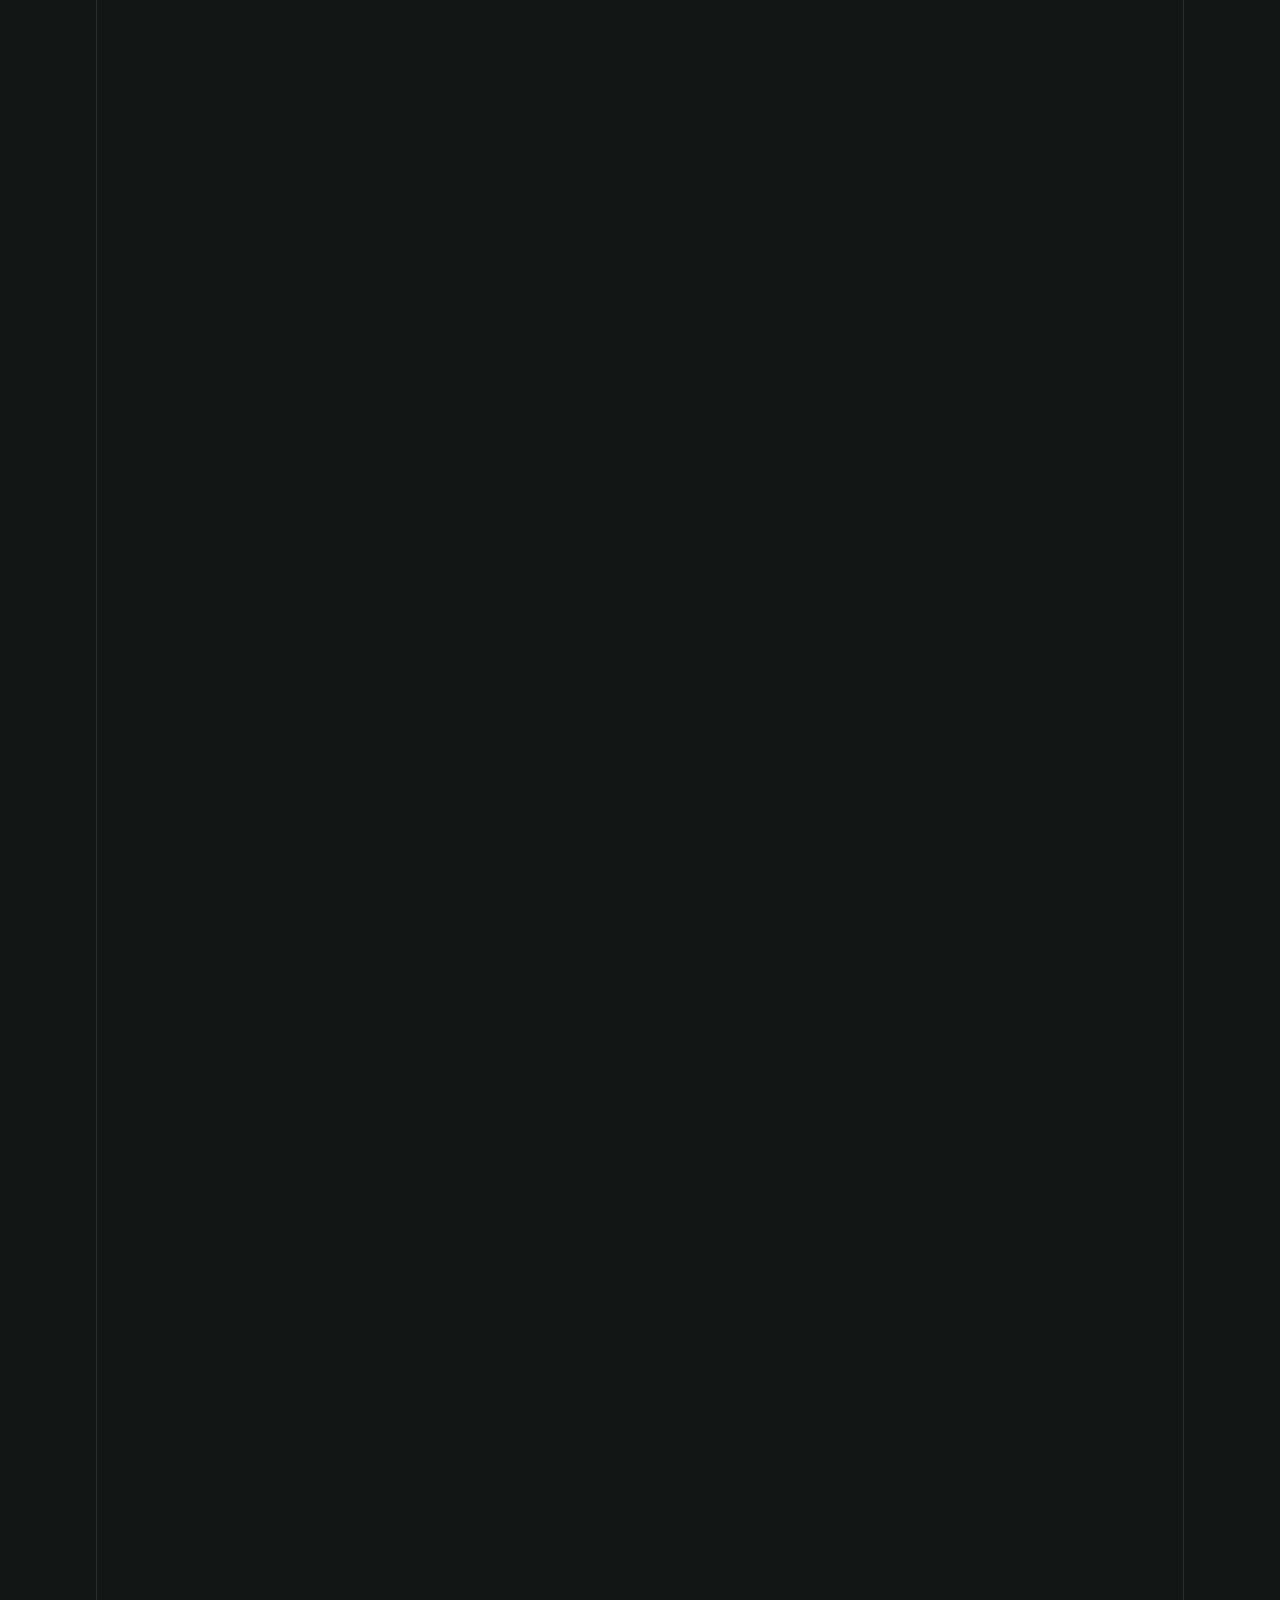
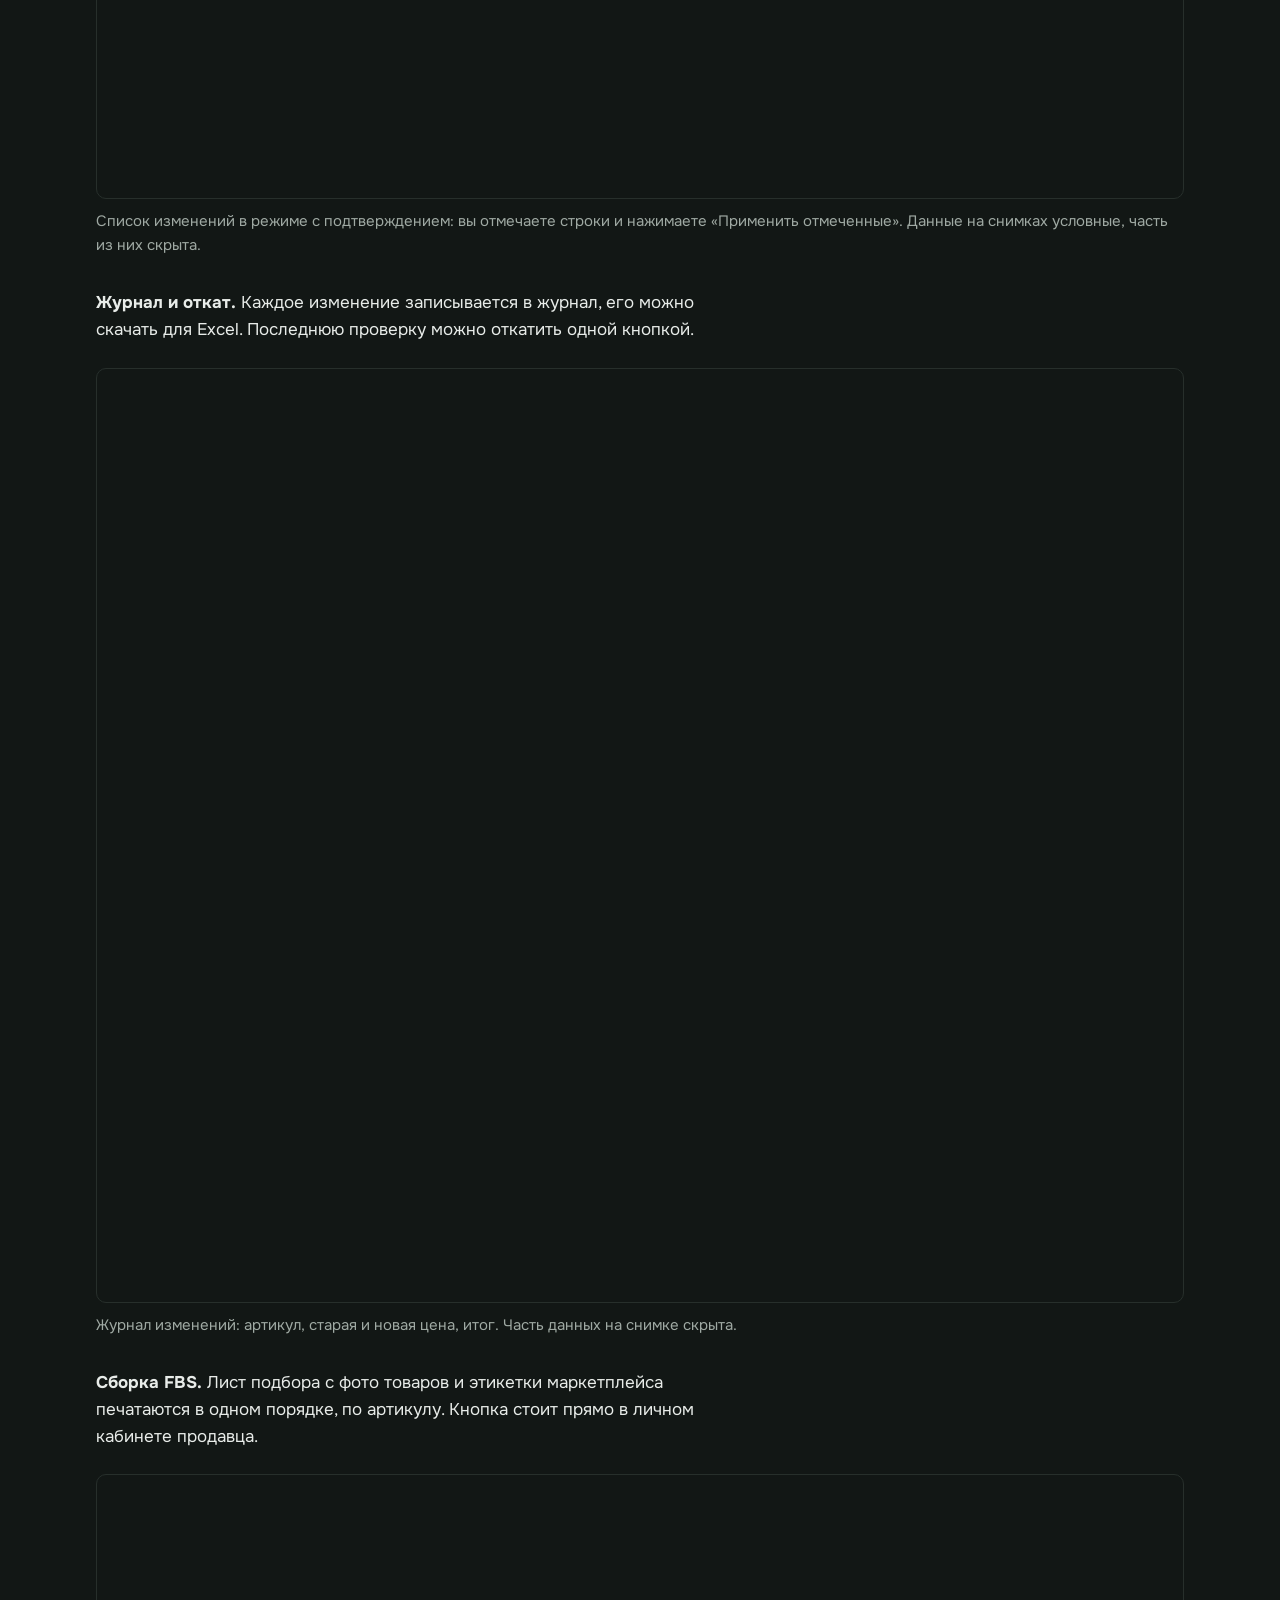
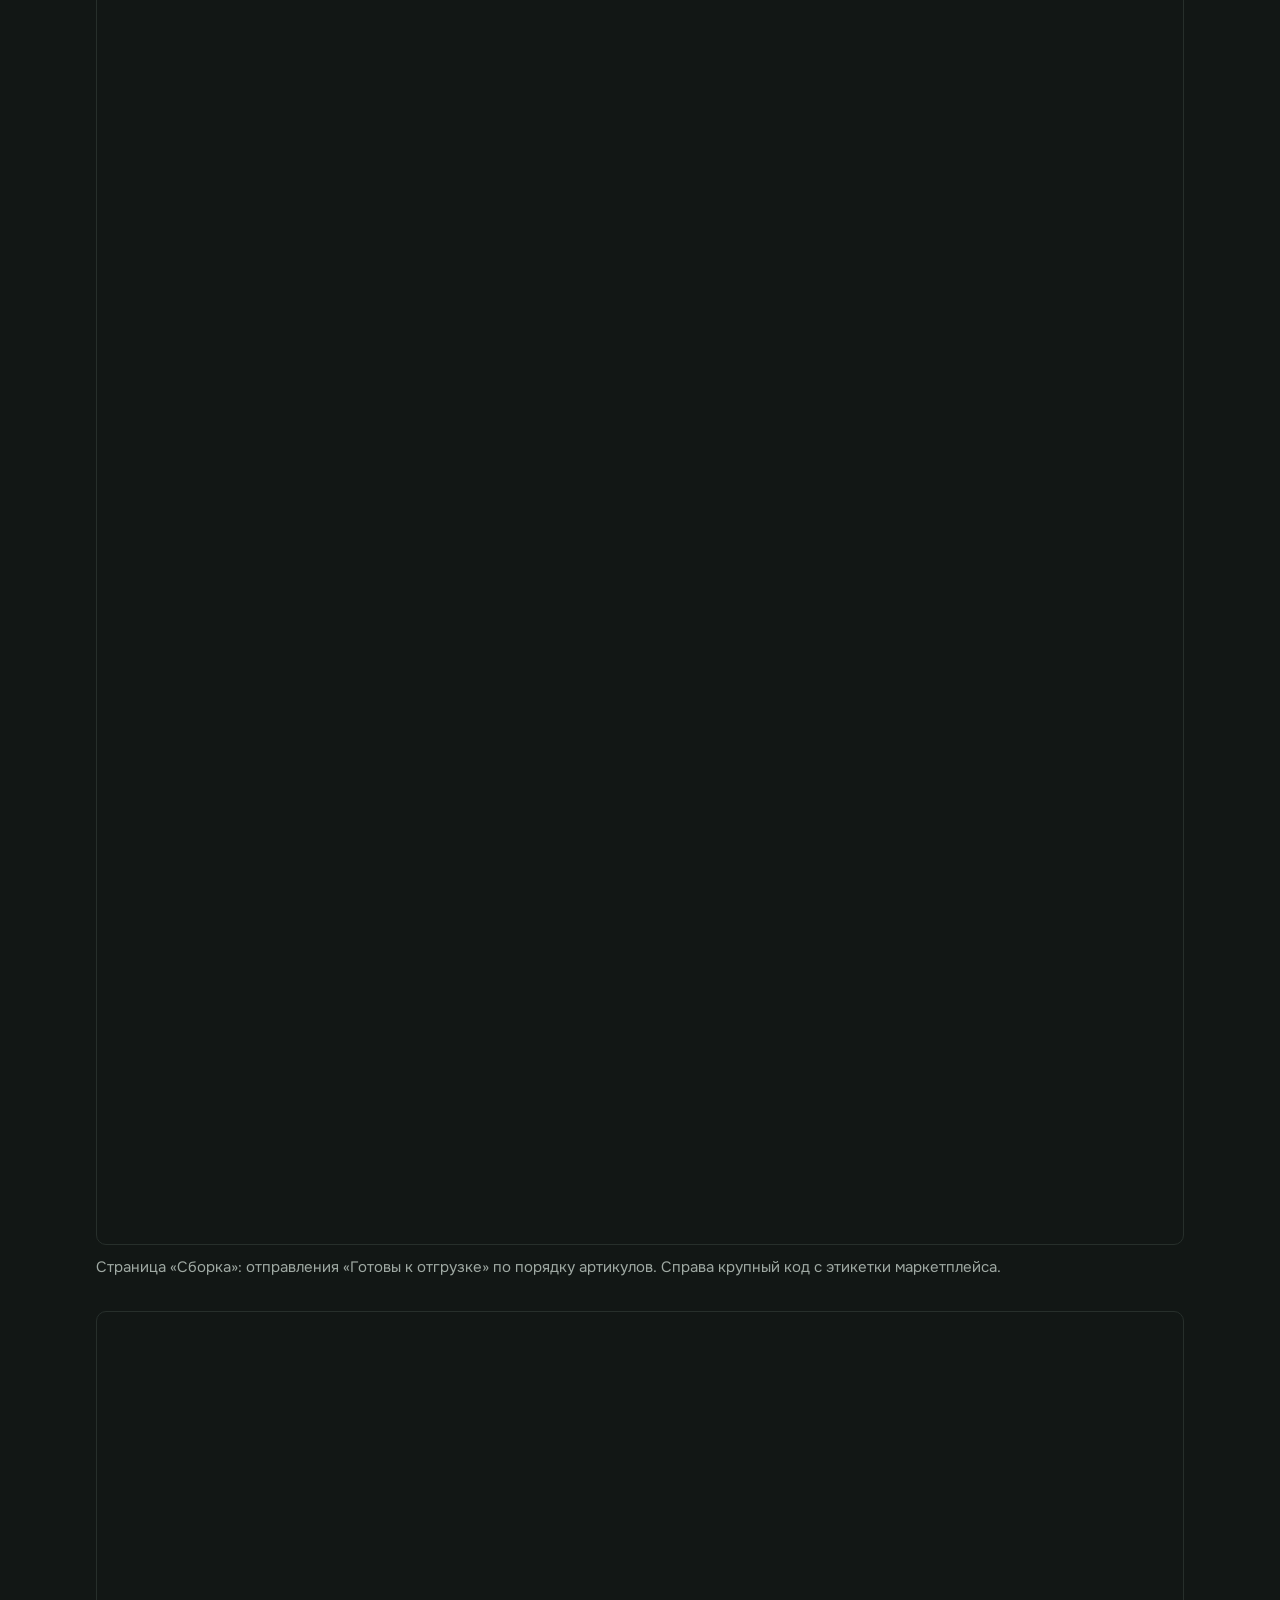
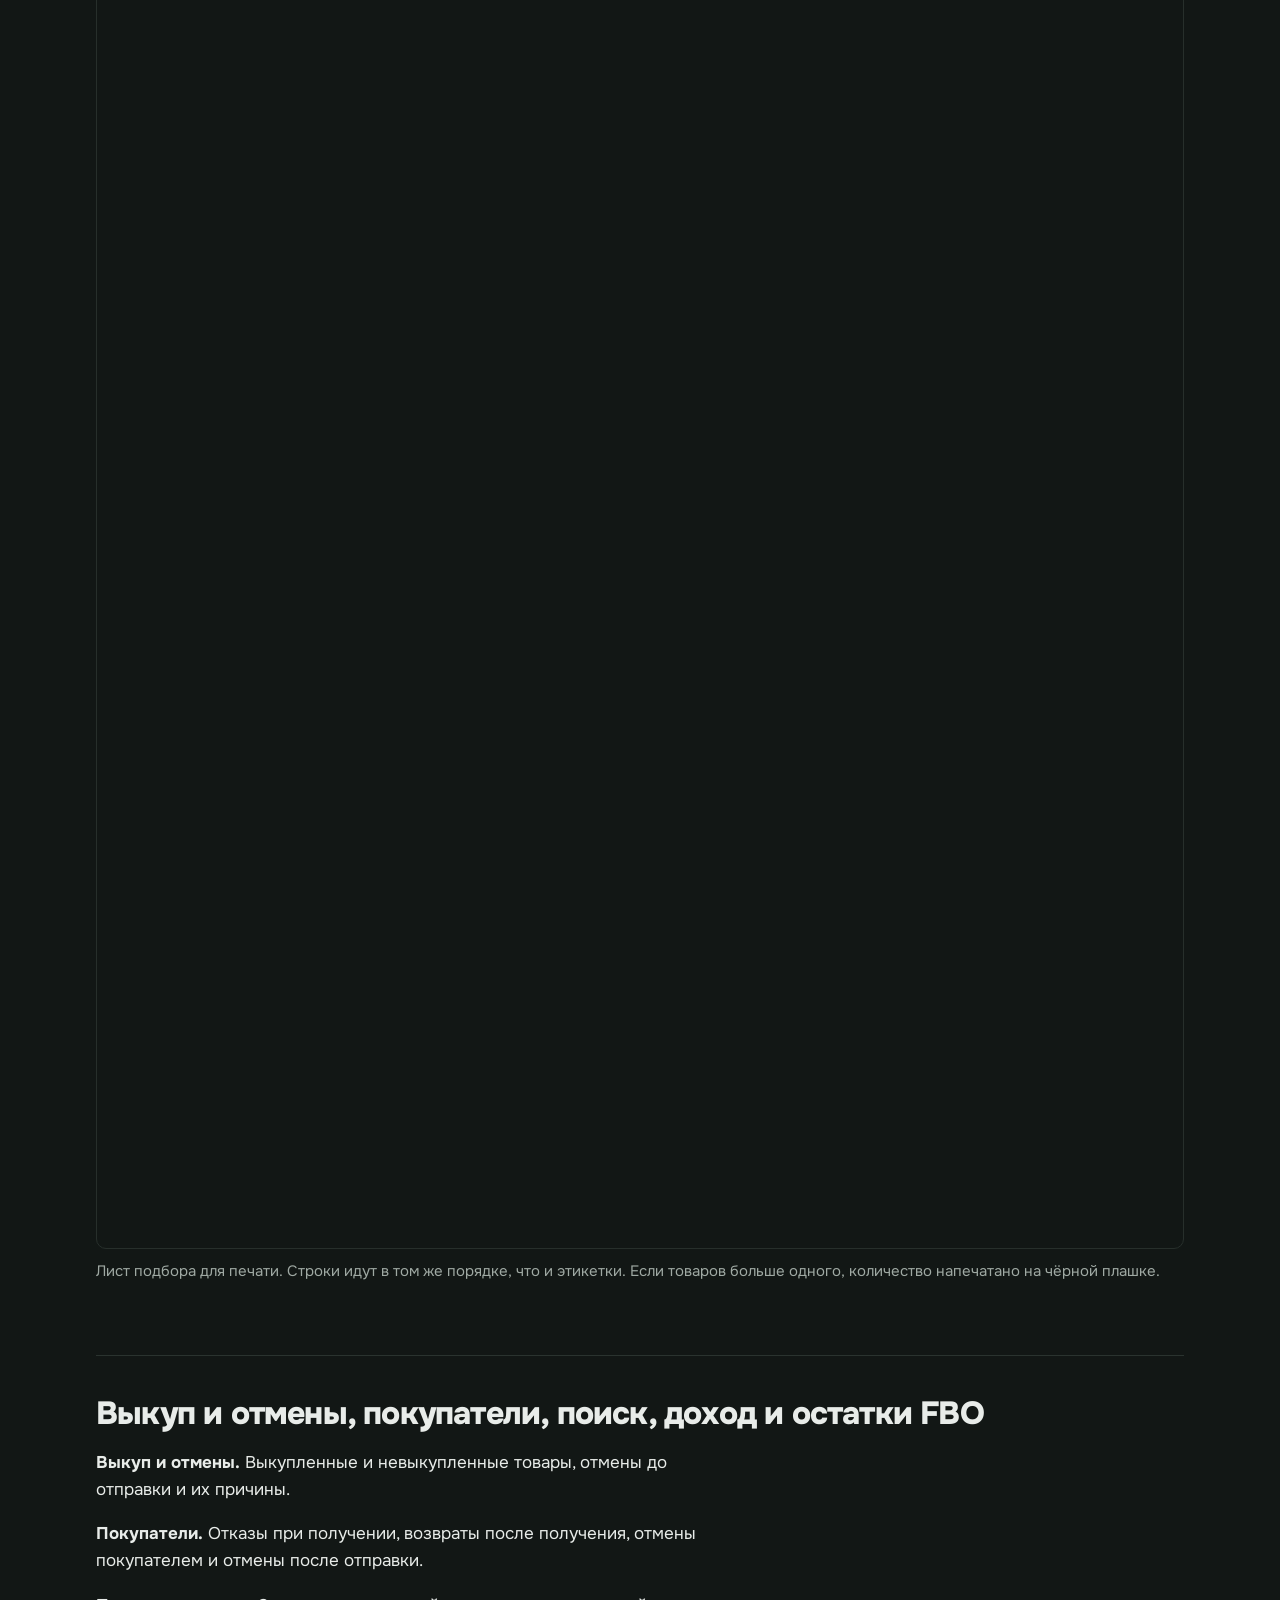
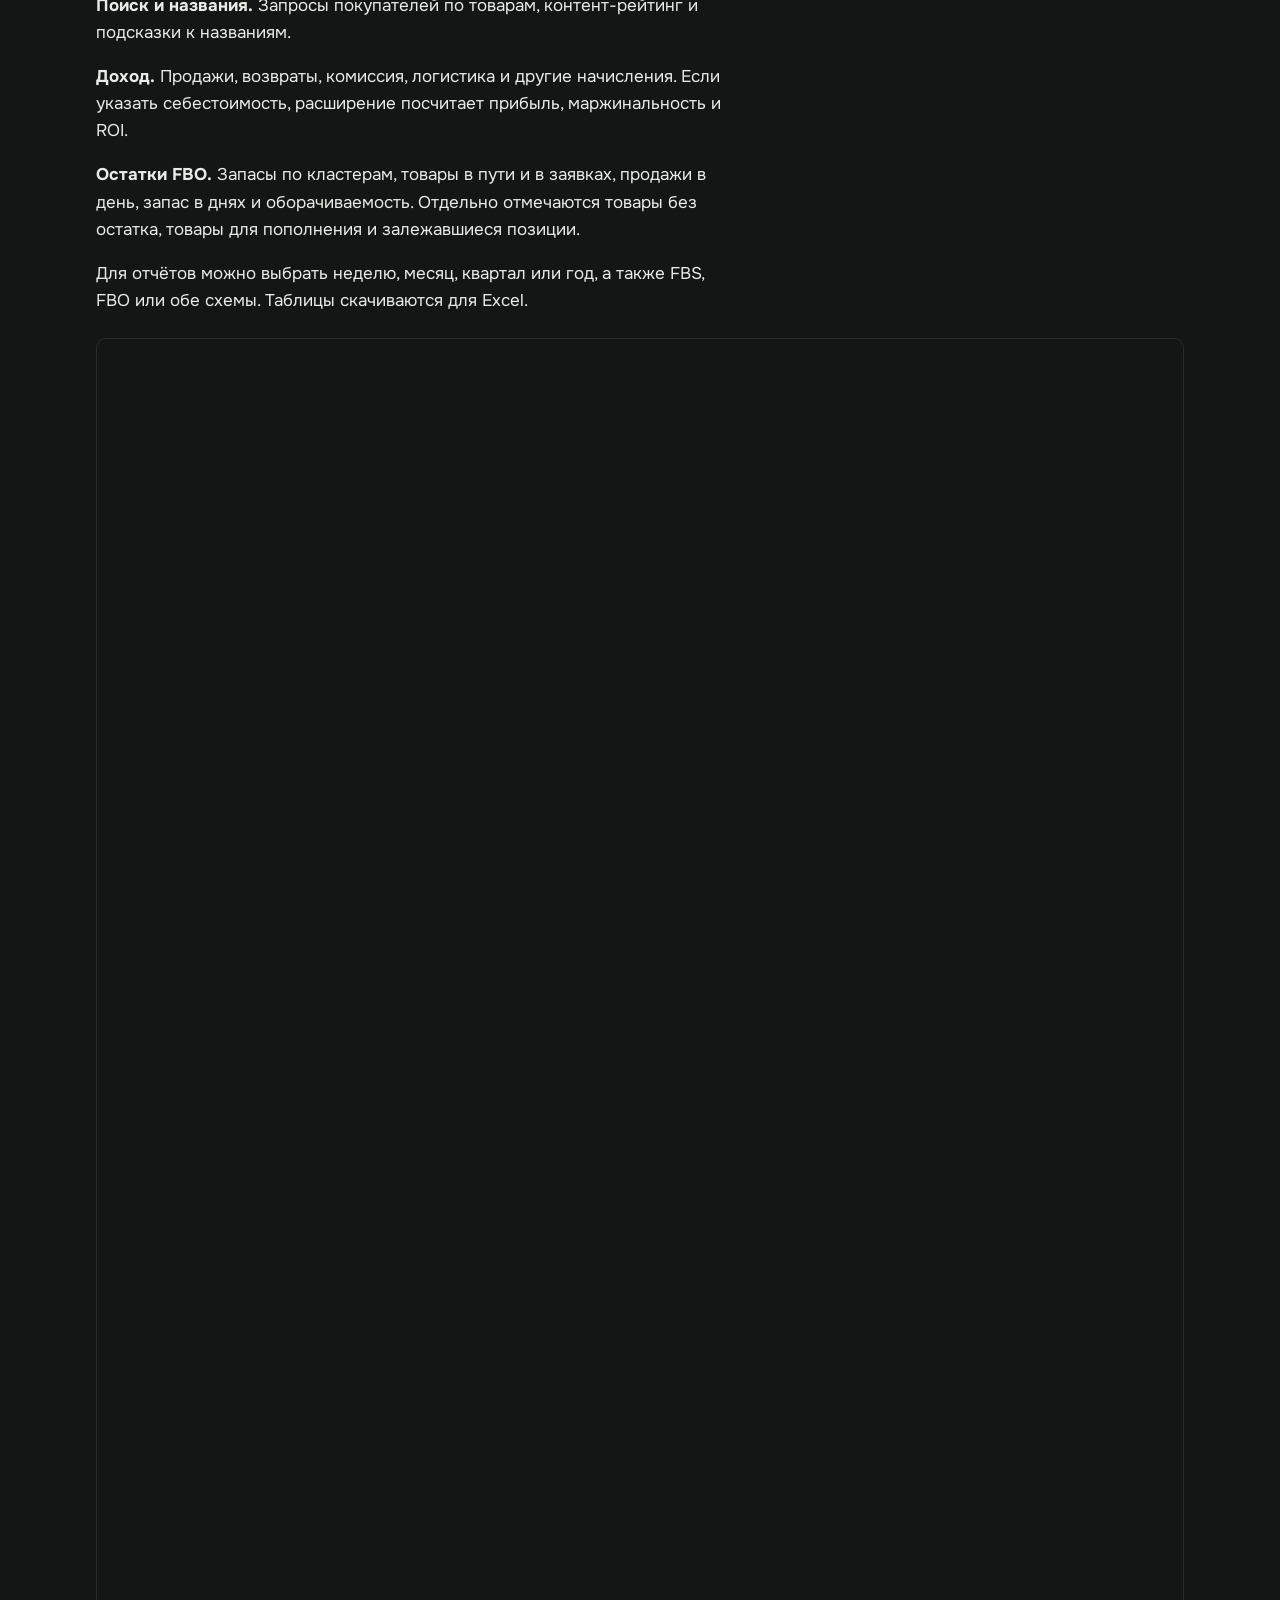
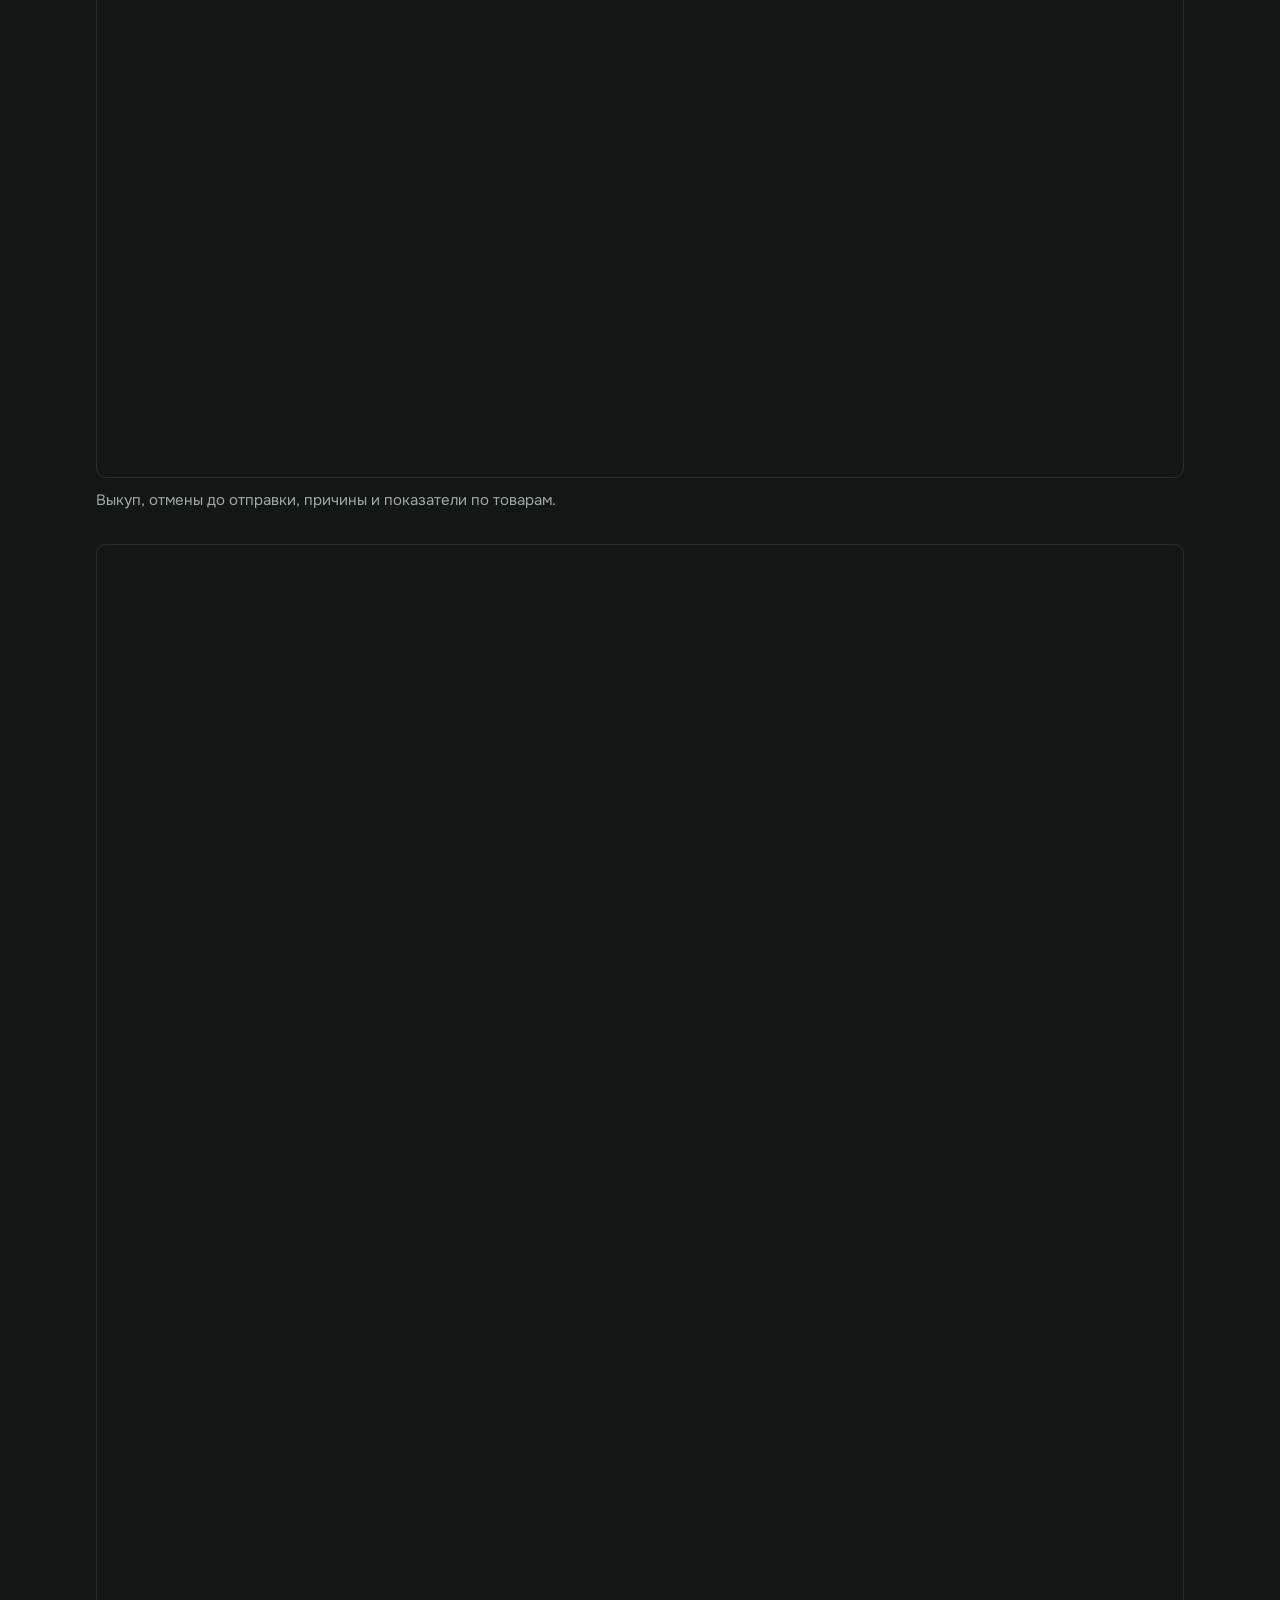
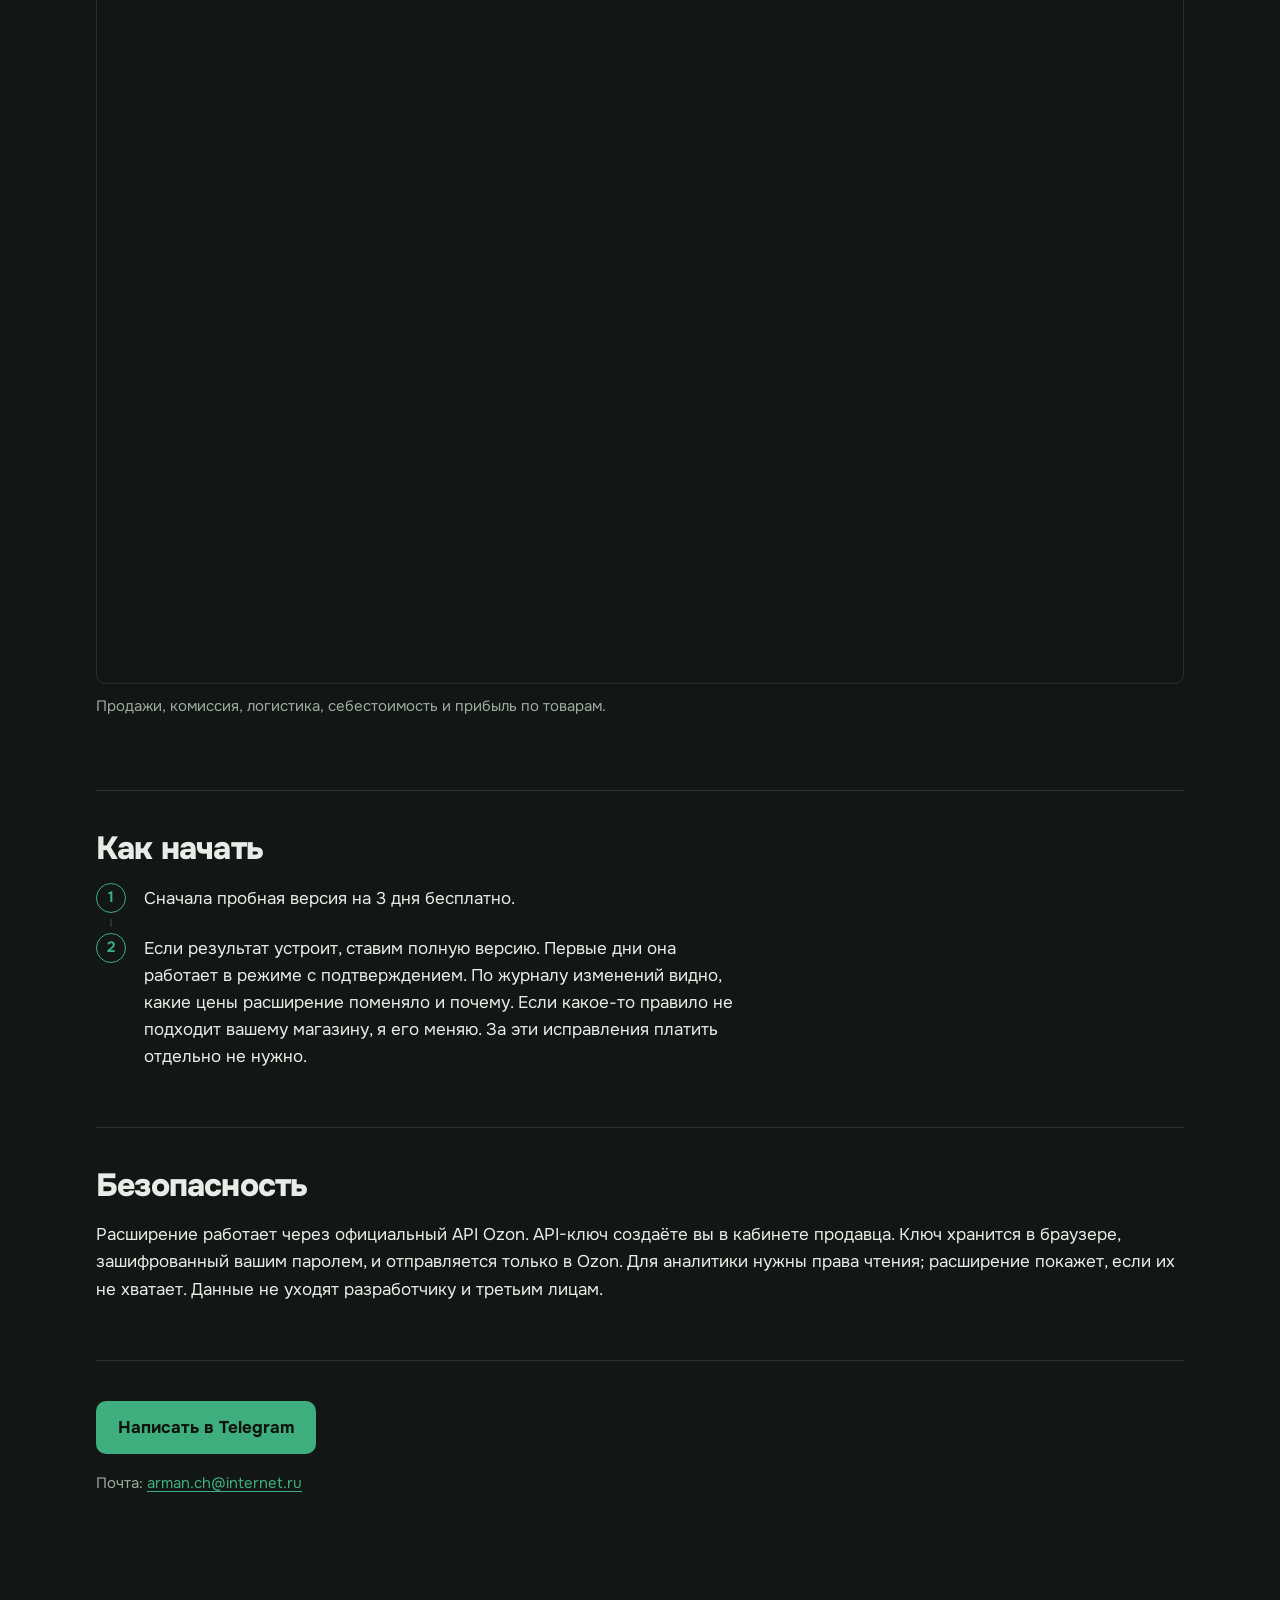
==== commit 268ee8dc: "Обновить главную и скриншоты расширения" ====
--- a/extensions.html
+++ b/extensions.html
@@ -1,111 +1 @@
-<!doctype html>
-<html lang="ru">
-<head>
-<meta charset="utf-8">
-<meta name="viewport" content="width=device-width, initial-scale=1">
-<meta name="color-scheme" content="dark">
-<meta name="theme-color" content="#121715">
-<title>Расширение Chrome для продавцов маркетплейсов: Арман</title>
-<meta name="description" content="Расширение Chrome для цен, сборки FBS и аналитики магазина. Пробная версия со всеми функциями на 3 дня.">
-<link rel="canonical" href="https://armanch17.github.io/extensions.html">
-<meta property="og:type" content="website">
-<meta property="og:locale" content="ru_RU">
-<meta property="og:url" content="https://armanch17.github.io/extensions.html">
-<meta property="og:title" content="Расширение Chrome для продавцов маркетплейсов: Арман">
-<meta property="og:description" content="Расширение Chrome для цен, сборки FBS и аналитики магазина. Пробная версия со всеми функциями на 3 дня.">
-<meta property="og:image" content="https://armanch17.github.io/images/cover.png?v=5">
-<meta property="og:image:type" content="image/png">
-<meta property="og:image:width" content="1200">
-<meta property="og:image:height" content="630">
-<meta property="og:image:alt" content="Расширение Chrome для продавцов маркетплейсов">
-<meta name="twitter:card" content="summary_large_image">
-<link rel="icon" href="favicon.ico" sizes="32x32">
-<link rel="icon" href="favicon.svg" type="image/svg+xml">
-<link rel="stylesheet" href="style.css">
-</head>
-<body>
-<div class="page">
-
-<header class="top">
-  <a class="home" href="index.html">Помощник продавца</a>
-  <nav aria-label="Разделы">
-    <a href="extensions.html" aria-current="page">Расширение Chrome</a>
-  </nav>
-</header>
-
-<div class="inner-head">
-  <h1>Расширение Chrome для продавцов маркетплейсов</h1>
-  <p class="lead">Я разработал расширение Chrome для управления ценами, сборки заказов FBS и аналитики магазина. В реальной торговле оно работает на ассортименте больше 600 товаров.</p>
-  <figure class="shot">
-    <video controls playsinline preload="none" poster="images/video-poster-2.webp" width="1920" height="1080" aria-label="Ролик о расширении: проверка цен, список изменений, журнал и сборка заказов в кабинете продавца"><source src="video/reklama-5.mp4" type="video/mp4"></video>
-  </figure>
-</div>
-
-<main>
-
-<section aria-labelledby="features">
-  <h2 id="features">Что делает расширение</h2>
-    <p class="feature text"><strong>Цены по индексу.</strong> Расширение проверяет все товары по расписанию, пока открыт Chrome. Если индекс цены стал невыгодным, оно снижает цену. Если цена заметно ниже, чем у конкурентов, поднимает её постепенно.</p>
-    <p class="feature text"><strong>Минимальная цена.</strong> Для каждого товара вы задаёте минимальную цену в таблице Excel, ниже неё расширение цену не опустит. Товары, которые трогать не нужно, отмечаете в той же таблице.</p>
-    <p class="feature text"><strong>Акции.</strong> Когда цена снижается, расширение автоматически добавляет товар в подходящие акции маркетплейса или меняет цену в акции, где товар уже участвует.</p>
-    <p class="feature text"><strong>Заказы в пути.</strong> Расширение не снижает цену товара, который уже едет к покупателю, чтобы заказ не отменили.</p>
-    <p class="feature text"><strong>Два режима.</strong> Цены меняются автоматически или после вашего подтверждения. Во втором режиме вы видите список изменений с причинами и отмечаете, что применить.</p>
-
-    <figure class="shot">
-      <a href="images/ad-prices.webp?v=5"><img src="images/ad-prices.webp?v=5" width="1920" height="1080" loading="lazy" decoding="async" alt="Кабинет продавца, справа на половину экрана панель расширения с таблицей «Ждут подтверждения»: артикул, товар, было, станет. Столбцы «Изменение», «Причина» и «Способ» размыты."></a>
-      <figcaption>Список изменений в режиме с подтверждением: вы отмечаете строки и нажимаете «Применить отмеченные». Данные на снимках условные, часть из них скрыта.</figcaption>
-    </figure>
-
-    <p class="feature text"><strong>Журнал и откат.</strong> Каждое изменение записывается в журнал, его можно скачать для Excel. Последнюю проверку можно откатить одной кнопкой.</p>
-
-    <figure class="shot">
-      <a href="images/ad-journal.webp?v=5"><img src="images/ad-journal.webp?v=5" width="1920" height="1080" loading="lazy" decoding="async" alt="Кабинет продавца, справа на половину экрана панель расширения с журналом изменений и кнопками «Скачать журнал для Excel» и «Откатить последние изменения». Столбец «Причина» и одна строка размыты."></a>
-      <figcaption>Журнал изменений: артикул, старая и новая цена, итог. Часть данных на снимке скрыта.</figcaption>
-    </figure>
-
-    <p class="feature text"><strong>Сборка FBS.</strong> Лист подбора с фото товаров и этикетки маркетплейса печатаются в одном порядке, по артикулу. Кнопка стоит прямо в личном кабинете продавца.</p>
-
-    <figure class="shot">
-      <a href="images/ad-assembly.webp?v=5"><img src="images/ad-assembly.webp?v=5" width="1920" height="1080" loading="lazy" decoding="async" alt="Кабинет продавца, справа на половину экрана панель расширения: страница «Сборка» с кнопками «Лист подбора» и «Этикетки», номерами строк, фото, артикулами и кодами этикеток."></a>
-      <figcaption>Страница «Сборка»: отправления «Готовы к отгрузке» по порядку артикулов. Справа крупный код с этикетки маркетплейса.</figcaption>
-    </figure>
-
-    <figure class="shot">
-      <a href="images/ad-picklist.webp?v=5"><img src="images/ad-picklist.webp?v=5" width="1920" height="1080" loading="lazy" decoding="async" alt="Лист подбора: номер отправления, фото товара, название, артикул, количество и код этикетки."></a>
-      <figcaption>Лист подбора для печати. Строки идут в том же порядке, что и этикетки. Если товаров больше одного, количество напечатано на чёрной плашке.</figcaption>
-    </figure>
-</section>
-
-<section aria-labelledby="analytics">
-  <h2 id="analytics">Аналитика магазина</h2>
-  <p class="feature text"><strong>Выкуп и отмены.</strong> Сводка по товарам показывает выкупленные и невыкупленные заказы, отмены до отправки и причины.</p>
-  <p class="feature text"><strong>Покупатели.</strong> Заказы FBS и FBO сгруппированы по покупателям. Видны выкупленные заказы, отказы и отмены.</p>
-  <p class="feature text"><strong>Поиск и названия.</strong> Посмотрите поисковые запросы покупателей, контент-рейтинг и подсказки к названиям товаров.</p>
-  <p class="feature text"><strong>Доход.</strong> Продажи, возвраты, комиссия, логистика и прочие начисления собраны по дням, неделям или месяцам. Укажите себестоимость, и расширение посчитает прибыль, маржинальность и ROI.</p>
-  <p class="feature text"><strong>Остатки FBO.</strong> Остатки по кластерам, продажи в день, запас в днях и оценка оборачиваемости. Расширение отмечает товары без остатка, товары, которые пора пополнить, и залежавшиеся товары.</p>
-  <p class="feature text">Для отчётов можно выбрать неделю, месяц, квартал или год, а также FBS, FBO или обе схемы. Таблицы можно скачать для Excel.</p>
-</section>
-
-<section aria-labelledby="start">
-  <h2 id="start">Как начать</h2>
-      <ol class="steps text">
-      <li><p>Сначала пробная версия на 3 дня бесплатно.</p></li>
-      <li><p>Если результат устроит, ставим полную версию. Первые дни она работает в режиме с подтверждением. По журналу изменений видно, какие цены расширение поменяло и почему. Если какое-то правило не подходит вашему магазину, я его меняю. За эти исправления платить отдельно не нужно.</p></li>
-    </ol>
-</section>
-
-<section aria-labelledby="security">
-  <h2 id="security">Безопасность</h2>
-      <p>Расширение работает через официальный API Ozon. API-ключ создаёте вы в кабинете продавца. Ключ хранится в браузере, зашифрованный вашим паролем, и отправляется только в Ozon. Для аналитики нужны права чтения; расширение покажет, если их не хватает. Данные не уходят разработчику и третьим лицам.</p>
-</section>
-
-</main>
-
-<footer class="end">
-  <p><a class="button" href="https://t.me/arman_chrome" target="_blank" rel="noopener">Написать в Telegram</a></p>
-  <p class="note">Почта: <a href="mailto:arman.ch@internet.ru">arman.ch@internet.ru</a></p>
-</footer>
-
-</div>
-</body>
-</html>
+<!doctype html><html lang="ru"><head><meta charset="utf-8"><meta http-equiv="refresh" content="0; url=./"><link rel="canonical" href="https://armanch17.github.io/"><title>Расширение Chrome для продавцов маркетплейсов</title></head><body><p>Страница переехала на <a href="./">главную</a>.</p></body></html>
